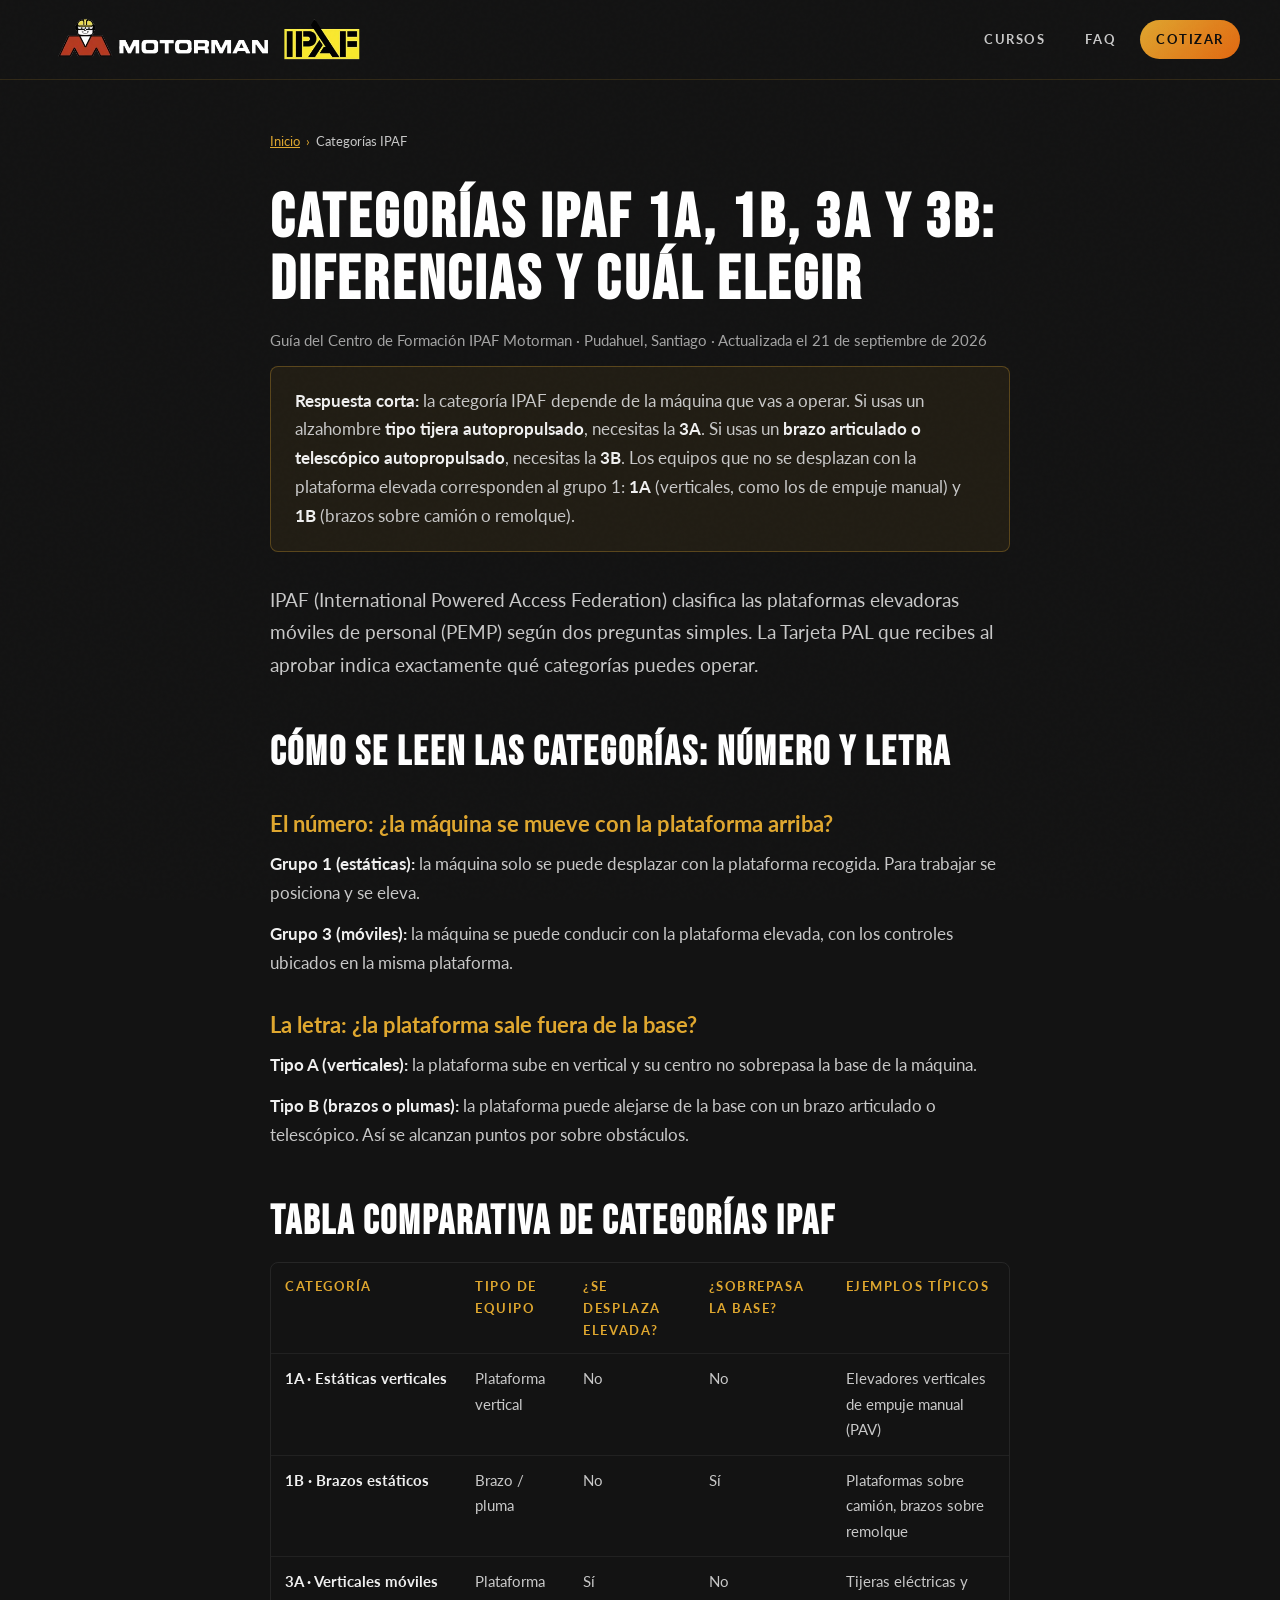
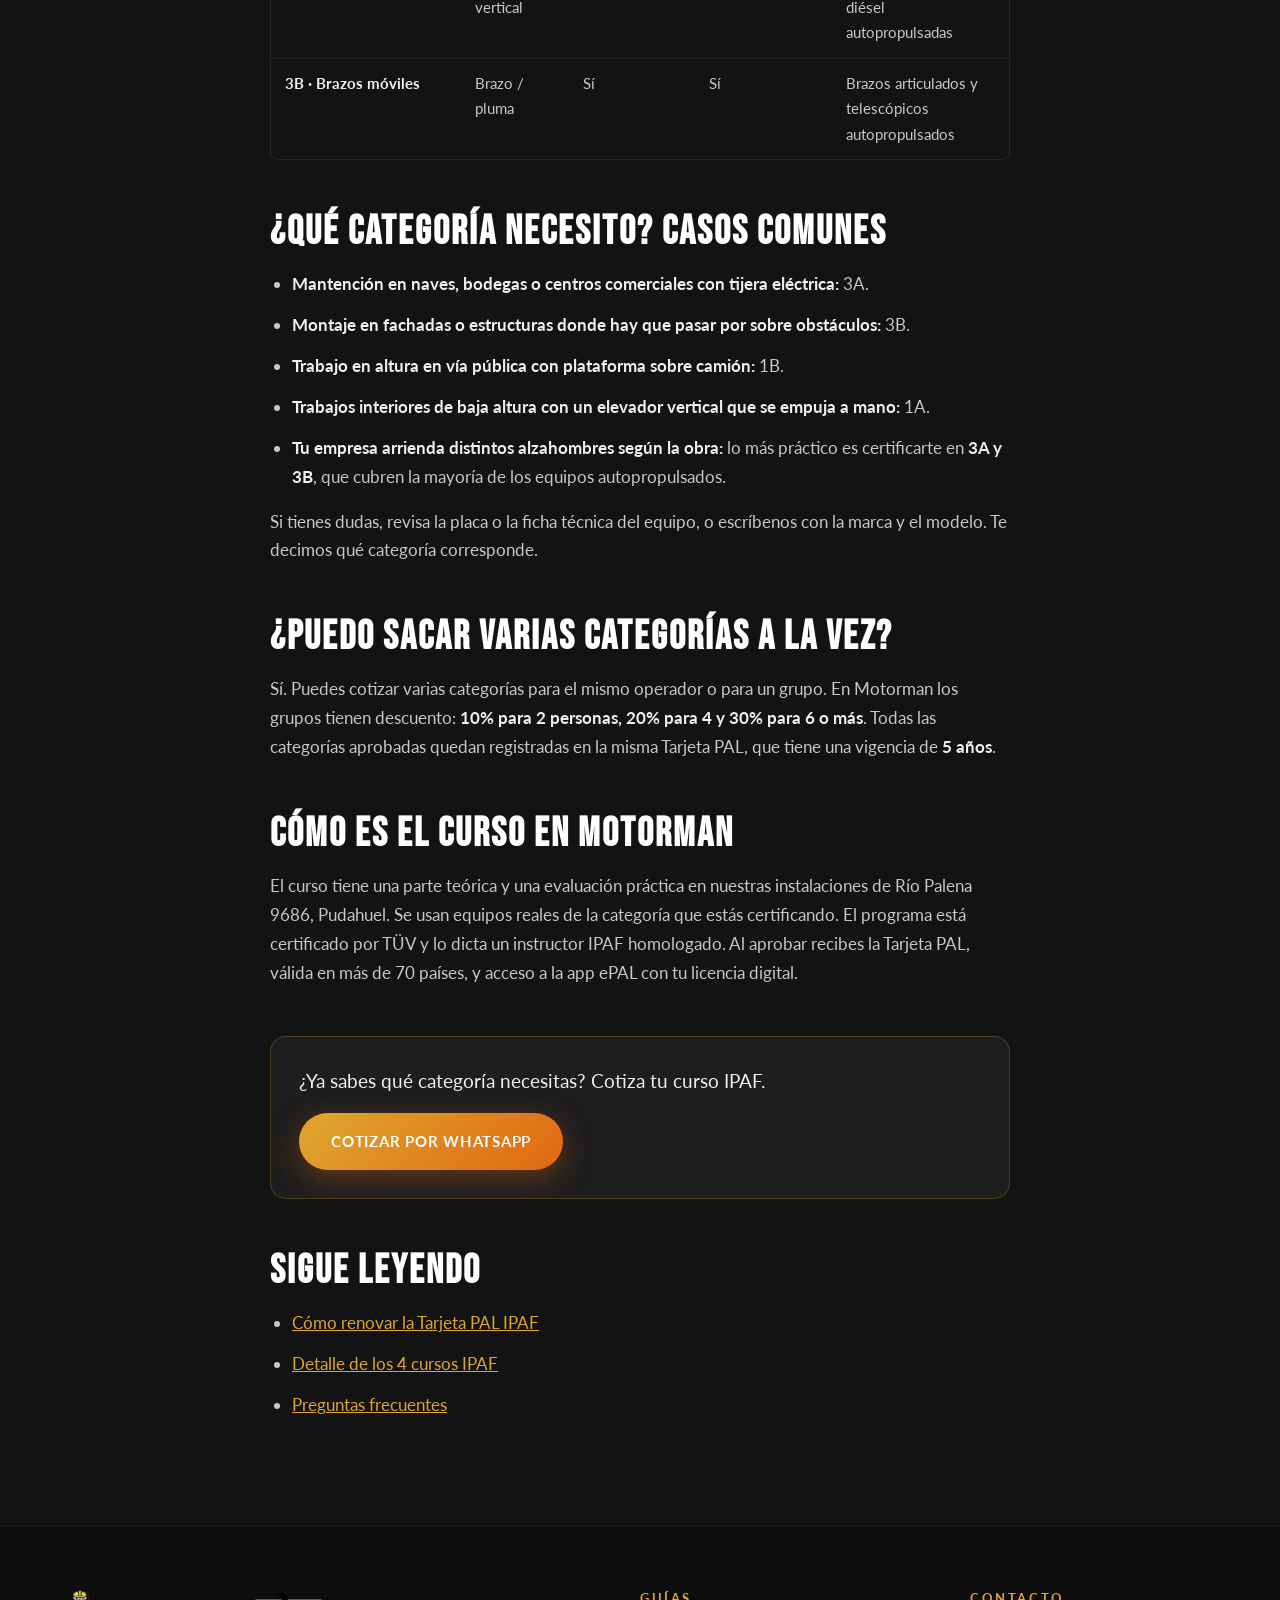
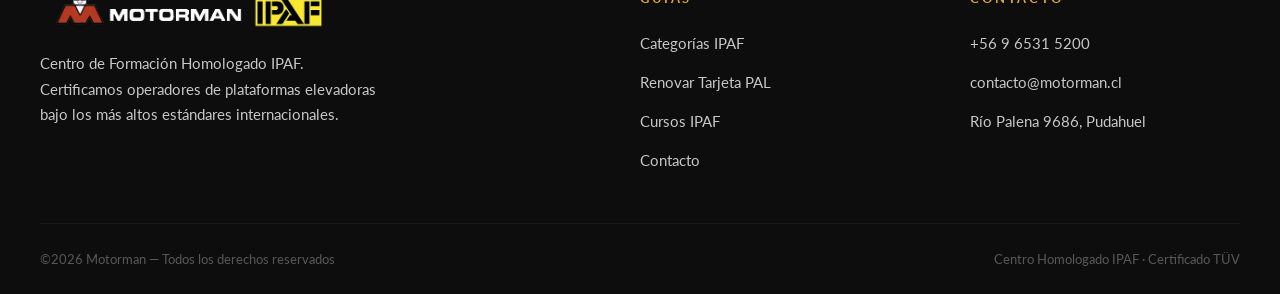
==== guias/categorias-ipaf/index.html @ eabc34b6 "SEO ronda 2: guías long-tail, keywords locales y limpieza - Nuevas guías /guias/categorias-ipaf/ y /" ====
<!DOCTYPE html>
<html lang="es-CL">
<head>
<meta charset="utf-8">
<meta name="viewport" content="width=device-width, initial-scale=1">

<title>Categorías IPAF 1A, 1B, 3A y 3B: cuál elegir · Motorman</title>
<meta name="description" content="Diferencias entre las categorías IPAF 1A, 1B, 3A y 3B: qué alzahombre cubre cada una (tijera, brazo articulado, sobre camión) y cómo elegir tu curso.">
<meta name="robots" content="index, follow, max-image-preview:large, max-snippet:-1">
<meta name="author" content="Motorman IPAF">
<meta name="theme-color" content="#0d0d0d">
<link rel="canonical" href="https://ipaf.cl/guias/categorias-ipaf/">

<meta property="og:type" content="article">
<meta property="og:title" content="Categorías IPAF 1A, 1B, 3A y 3B: diferencias y cuál elegir">
<meta property="og:description" content="Qué plataforma elevadora cubre cada categoría IPAF y cómo elegir el curso correcto para tu alzahombre.">
<meta property="og:image" content="https://ipaf.cl/img/banner/og-ipaf-motorman.jpg">
<meta property="og:image:width" content="1200">
<meta property="og:image:height" content="630">
<meta property="og:url" content="https://ipaf.cl/guias/categorias-ipaf/">
<meta property="og:locale" content="es_CL">
<meta property="og:site_name" content="Motorman IPAF">
<meta name="twitter:card" content="summary_large_image">

<link rel="icon" type="image/png" sizes="32x32" href="/img/logo/logo-ipaf-32.png">
<link rel="icon" type="image/png" sizes="192x192" href="/img/logo/logo-ipaf-192.png">
<link rel="apple-touch-icon" href="/img/logo/logo-ipaf-192.png">

<link rel="preconnect" href="https://fonts.googleapis.com">
<link rel="preconnect" href="https://fonts.gstatic.com" crossorigin>
<link rel="stylesheet" href="https://fonts.googleapis.com/css2?family=Bebas+Neue&family=Lato:wght@300;400;700;900&display=swap">
<link rel="stylesheet" href="https://fonts.googleapis.com/icon?family=Material+Icons" media="print" onload="this.media='all'">
<noscript><link rel="stylesheet" href="https://fonts.googleapis.com/icon?family=Material+Icons"></noscript>

<!-- ===== GOOGLE TAG MANAGER + GA4 (igual que la home) ===== -->
<script>(function(w,d,s,l,i){w[l]=w[l]||[];w[l].push({'gtm.start':
new Date().getTime(),event:'gtm.js'});var f=d.getElementsByTagName(s)[0],
j=d.createElement(s),dl=l!='dataLayer'?'&l='+l:'';j.async=true;j.src=
'https://www.googletagmanager.com/gtm.js?id='+i+dl;f.parentNode.insertBefore(j,f);
})(window,document,'script','dataLayer','GTM-T5NBWGFS');</script>
<script async src="https://www.googletagmanager.com/gtag/js?id=G-RLBTQGY7ZK"></script>
<script>
window.dataLayer = window.dataLayer || [];
function gtag(){dataLayer.push(arguments);}
gtag('js', new Date());
gtag('config', 'G-RLBTQGY7ZK');
</script>

<link rel="stylesheet" href="/styles.css?v=5">

<script type="application/ld+json">
{
  "@context": "https://schema.org",
  "@graph": [
    {
      "@type": "Article",
      "@id": "https://ipaf.cl/guias/categorias-ipaf/#article",
      "headline": "Categorías IPAF 1A, 1B, 3A y 3B: diferencias y cuál elegir",
      "description": "Diferencias entre las categorías IPAF 1A, 1B, 3A y 3B: qué alzahombre cubre cada una y cómo elegir tu curso.",
      "image": "https://ipaf.cl/img/banner/og-ipaf-motorman.jpg",
      "inLanguage": "es-CL",
      "datePublished": "2026-09-21",
      "dateModified": "2026-09-21",
      "mainEntityOfPage": "https://ipaf.cl/guias/categorias-ipaf/",
      "author": { "@id": "https://ipaf.cl/#centro" },
      "publisher": { "@id": "https://www.motorman.cl/#organization" },
      "about": [
        { "@id": "https://ipaf.cl/#curso-1a" },
        { "@id": "https://ipaf.cl/#curso-1b" },
        { "@id": "https://ipaf.cl/#curso-3a" },
        { "@id": "https://ipaf.cl/#curso-3b" }
      ]
    },
    {
      "@type": "BreadcrumbList",
      "itemListElement": [
        { "@type": "ListItem", "position": 1, "name": "Inicio", "item": "https://ipaf.cl/" },
        { "@type": "ListItem", "position": 2, "name": "Categorías IPAF", "item": "https://ipaf.cl/guias/categorias-ipaf/" }
      ]
    }
  ]
}
</script>
</head>

<body>

<header id="header" class="guia-header">
  <a href="/" class="header-logo" aria-label="Motorman IPAF — Inicio">
    <img class="logo-dark"  src="/img/logo/logo-motorman-ipaf-oscuro.webp" alt="Motorman — Centro Homologado IPAF Chile" width="337" height="50">
    <img class="logo-light" src="/img/logo/logo-motorman-ipaf-claro.webp" alt="Motorman — Centro Homologado IPAF Chile" width="337" height="50">
  </a>
  <nav class="guia-header-links" aria-label="Navegación">
    <a href="/#cursos">Cursos</a>
    <a href="/#faq">FAQ</a>
    <a href="https://wa.me/56965315200?text=Hola,%20quiero%20saber%20qu%C3%A9%20categor%C3%ADa%20IPAF%20necesito" target="_blank" rel="noopener" class="guia-cta">Cotizar</a>
  </nav>
</header>

<main class="guia">
  <article class="container">
    <nav class="guia-breadcrumb" aria-label="Ruta de navegación">
      <ol>
        <li><a href="/">Inicio</a></li>
        <li aria-current="page">Categorías IPAF</li>
      </ol>
    </nav>

    <h1>Categorías IPAF 1A, 1B, 3A y 3B: diferencias y cuál elegir</h1>
    <p class="guia-meta">Guía del Centro de Formación IPAF Motorman · Pudahuel, Santiago · Actualizada el 21 de septiembre de 2026</p>

    <div class="guia-resumen">
      <p><strong>Respuesta corta:</strong> la categoría IPAF depende de la máquina que vas a operar. Si usas un alzahombre <strong>tipo tijera autopropulsado</strong>, necesitas la <strong>3A</strong>. Si usas un <strong>brazo articulado o telescópico autopropulsado</strong>, necesitas la <strong>3B</strong>. Los equipos que no se desplazan con la plataforma elevada corresponden al grupo 1: <strong>1A</strong> (verticales, como los de empuje manual) y <strong>1B</strong> (brazos sobre camión o remolque).</p>
    </div>

    <p class="guia-lead">IPAF (International Powered Access Federation) clasifica las plataformas elevadoras móviles de personal (PEMP) según dos preguntas simples. La Tarjeta PAL que recibes al aprobar indica exactamente qué categorías puedes operar.</p>

    <h2>Cómo se leen las categorías: número y letra</h2>
    <h3>El número: ¿la máquina se mueve con la plataforma arriba?</h3>
    <p><strong>Grupo 1 (estáticas):</strong> la máquina solo se puede desplazar con la plataforma recogida. Para trabajar se posiciona y se eleva.</p>
    <p><strong>Grupo 3 (móviles):</strong> la máquina se puede conducir con la plataforma elevada, con los controles ubicados en la misma plataforma.</p>

    <h3>La letra: ¿la plataforma sale fuera de la base?</h3>
    <p><strong>Tipo A (verticales):</strong> la plataforma sube en vertical y su centro no sobrepasa la base de la máquina.</p>
    <p><strong>Tipo B (brazos o plumas):</strong> la plataforma puede alejarse de la base con un brazo articulado o telescópico. Así se alcanzan puntos por sobre obstáculos.</p>

    <h2>Tabla comparativa de categorías IPAF</h2>
    <div class="guia-tabla">
      <table>
        <thead>
          <tr><th>Categoría</th><th>Tipo de equipo</th><th>¿Se desplaza elevada?</th><th>¿Sobrepasa la base?</th><th>Ejemplos típicos</th></tr>
        </thead>
        <tbody>
          <tr><td>1A · Estáticas verticales</td><td>Plataforma vertical</td><td>No</td><td>No</td><td>Elevadores verticales de empuje manual (PAV)</td></tr>
          <tr><td>1B · Brazos estáticos</td><td>Brazo / pluma</td><td>No</td><td>Sí</td><td>Plataformas sobre camión, brazos sobre remolque</td></tr>
          <tr><td>3A · Verticales móviles</td><td>Plataforma vertical</td><td>Sí</td><td>No</td><td>Tijeras eléctricas y diésel autopropulsadas</td></tr>
          <tr><td>3B · Brazos móviles</td><td>Brazo / pluma</td><td>Sí</td><td>Sí</td><td>Brazos articulados y telescópicos autopropulsados</td></tr>
        </tbody>
      </table>
    </div>

    <h2>¿Qué categoría necesito? Casos comunes</h2>
    <ul>
      <li><strong>Mantención en naves, bodegas o centros comerciales con tijera eléctrica:</strong> 3A.</li>
      <li><strong>Montaje en fachadas o estructuras donde hay que pasar por sobre obstáculos:</strong> 3B.</li>
      <li><strong>Trabajo en altura en vía pública con plataforma sobre camión:</strong> 1B.</li>
      <li><strong>Trabajos interiores de baja altura con un elevador vertical que se empuja a mano:</strong> 1A.</li>
      <li><strong>Tu empresa arrienda distintos alzahombres según la obra:</strong> lo más práctico es certificarte en <strong>3A y 3B</strong>, que cubren la mayoría de los equipos autopropulsados.</li>
    </ul>
    <p>Si tienes dudas, revisa la placa o la ficha técnica del equipo, o escríbenos con la marca y el modelo. Te decimos qué categoría corresponde.</p>

    <h2>¿Puedo sacar varias categorías a la vez?</h2>
    <p>Sí. Puedes cotizar varias categorías para el mismo operador o para un grupo. En Motorman los grupos tienen descuento: <strong>10% para 2 personas, 20% para 4 y 30% para 6 o más</strong>. Todas las categorías aprobadas quedan registradas en la misma Tarjeta PAL, que tiene una vigencia de <strong>5 años</strong>.</p>

    <h2>Cómo es el curso en Motorman</h2>
    <p>El curso tiene una parte teórica y una evaluación práctica en nuestras instalaciones de Río Palena 9686, Pudahuel. Se usan equipos reales de la categoría que estás certificando. El programa está certificado por TÜV y lo dicta un instructor IPAF homologado. Al aprobar recibes la Tarjeta PAL, válida en más de 70 países, y acceso a la app ePAL con tu licencia digital.</p>

    <div class="guia-cta-box">
      <p>¿Ya sabes qué categoría necesitas? Cotiza tu curso IPAF.</p>
      <a href="https://wa.me/56965315200?text=Hola,%20quiero%20cotizar%20un%20curso%20IPAF" target="_blank" rel="noopener" class="btn-primary-gold">Cotizar por WhatsApp</a>
    </div>

    <div class="guia-relacionadas">
      <h2>Sigue leyendo</h2>
      <ul>
        <li><a href="/guias/renovar-tarjeta-pal/">Cómo renovar la Tarjeta PAL IPAF</a></li>
        <li><a href="/#cursos">Detalle de los 4 cursos IPAF</a></li>
        <li><a href="/#faq">Preguntas frecuentes</a></li>
      </ul>
    </div>
  </article>
</main>

<footer>
  <div class="container">
    <div class="footer-inner">
      <div>
        <img src="/img/logo/logo-motorman-ipaf-oscuro.webp" alt="Motorman IPAF" class="footer-logo footer-logo-dark" width="296" height="44" loading="lazy">
        <img src="/img/logo/logo-motorman-ipaf-claro.webp" alt="Motorman IPAF" class="footer-logo footer-logo-light" width="296" height="44" loading="lazy">
        <p class="footer-about">Centro de Formación Homologado IPAF. Certificamos operadores de plataformas elevadoras bajo los más altos estándares internacionales.</p>
      </div>
      <div>
        <div class="footer-links-title">Guías</div>
        <ul class="footer-links">
          <li><a href="/guias/categorias-ipaf/">Categorías IPAF</a></li>
          <li><a href="/guias/renovar-tarjeta-pal/">Renovar Tarjeta PAL</a></li>
          <li><a href="/#cursos">Cursos IPAF</a></li>
          <li><a href="/#contact">Contacto</a></li>
        </ul>
      </div>
      <div>
        <div class="footer-links-title">Contacto</div>
        <ul class="footer-links">
          <li><a href="https://wa.me/56965315200" target="_blank" rel="noopener">+56 9 6531 5200</a></li>
          <li><a href="mailto:contacto@motorman.cl">contacto@motorman.cl</a></li>
          <li><a href="https://www.google.com/maps/dir/?api=1&amp;destination=Rio+Palena+9686,+Pudahuel,+Santiago,+Chile" target="_blank" rel="noopener">Río Palena 9686, Pudahuel</a></li>
        </ul>
      </div>
    </div>
    <div class="footer-bottom">
      <span class="footer-copyright">©2026 Motorman — Todos los derechos reservados</span>
      <span class="footer-copyright">Centro Homologado IPAF · Certificado TÜV</span>
    </div>
  </div>
</footer>

<script>try{if(localStorage.getItem('ipaf-theme')==='light')document.body.classList.add('light')}catch(e){}</script>
</body>
</html>
---- styles.css ----
/* =========================================================================
   MOTORMAN IPAF — STYLESHEET
   - Tipografía base: Lato (con Bebas Neue para titulares)
   - Sistema de tipografía fluida con clamp()
   - Variables CSS para tema oscuro/claro
   - Mobile-first responsive
   ========================================================================= */

/* =========================================
   VARIABLES & TOKENS
   ========================================= */
:root {
  /* ---- Colores ---- */
  --gold: #dfa72f;
  --orange: #e16711;
  --dark: #0d0d0d;
  --dark2: #161616;
  --dark3: #1e1e1e;
  --gray: #2a2a2a;
  --gray-light: #3a3a3a;
  --text: #c8c8c8;
  --text-light: #f0f0f0;
  --white: #ffffff;
  --gradient: linear-gradient(135deg, var(--gold), var(--orange));
  --gradient-dark: linear-gradient(135deg, #1a1a1a, #0d0d0d);
  --shadow-gold: 0 0 40px rgba(223,167,47,0.25);
  --shadow-card: 0 20px 60px rgba(0,0,0,0.4);
  --radius: 16px;
  --radius-sm: 8px;
  --transition: all 0.35s cubic-bezier(0.4,0,0.2,1);

  /* ---- Fondos de sección (4 tonos sutilmente distintos) ----
     Se aplican alternando para que cada sección sea distinguible.
     La diferencia es mínima (~6-10 pasos de brillo) para no romper
     la coherencia visual del diseño oscuro.
     A = el más oscuro  (#0d0d0d)
     B = oscuro medio   (#131313)
     C = medio          (#181818)
     D = medio-claro    (#1c1c1e)  ← tiene un toque azulado frío
  */
  --sec-a: #0d0d0d;
  --sec-b: #131313;
  --sec-c: #181818;
  --sec-d: #1c1c1e;

  /* ---- Tipografía: familia ---- */
  --font-body: 'Lato', -apple-system, BlinkMacSystemFont, 'Segoe UI', Roboto, sans-serif;
  --font-display: 'Bebas Neue', 'Lato', sans-serif;

  /* ---- Escala tipográfica fluida (móvil ↔ desktop) ----
     fs-xs   ~ etiquetas pequeñas       (12px ↔ 13px)
     fs-sm   ~ texto auxiliar           (14px ↔ 15px)
     fs-base ~ cuerpo principal         (16px ↔ 17px)
     fs-md   ~ párrafos destacados      (17px ↔ 19px)
     fs-lg   ~ subtítulos               (19px ↔ 22px)
     fs-xl   ~ títulos pequeños         (22px ↔ 28px)
     fs-2xl  ~ títulos de sección       (28px ↔ 40px) — usado con Bebas
     fs-3xl  ~ títulos grandes          (38px ↔ 62px) — usado con Bebas
     fs-4xl  ~ hero                     (50px ↔ 96px) — usado con Bebas
  */
  --fs-xs:   clamp(0.75rem, 0.70rem + 0.20vw, 0.8125rem);
  --fs-sm:   clamp(0.875rem, 0.83rem + 0.20vw, 0.9375rem);
  --fs-base: clamp(1rem, 0.95rem + 0.22vw, 1.0625rem);
  --fs-md:   clamp(1.0625rem, 1.00rem + 0.30vw, 1.1875rem);
  --fs-lg:   clamp(1.1875rem, 1.10rem + 0.45vw, 1.375rem);
  --fs-xl:   clamp(1.375rem, 1.20rem + 0.85vw, 1.75rem);
  --fs-2xl:  clamp(1.75rem, 1.40rem + 1.75vw, 2.5rem);
  --fs-3xl:  clamp(2.375rem, 1.80rem + 2.85vw, 3.875rem);
  --fs-4xl:  clamp(3.125rem, 2.00rem + 5.6vw, 6rem);

  /* ---- Tracking (letter-spacing) ---- */
  --tracking-tight: -0.01em;
  --tracking-normal: 0;
  --tracking-wide: 0.05em;
  --tracking-wider: 0.12em;
  --tracking-widest: 0.2em;

  /* ---- Line-height ---- */
  --lh-tight: 1;
  --lh-snug: 1.2;
  --lh-normal: 1.5;
  --lh-relaxed: 1.7;
  --lh-loose: 1.85;
}

/* =========================================
   LIGHT THEME (overrides)
   ========================================= */
body.light {
  --dark:  #f4f4f4;
  --dark2: #ffffff;
  --dark3: #ebebeb;
  --gray:  #e0e0e0;
  --gray-light: #d0d0d0;
  --text:  #555555;
  --text-light: #222222;
  --white: #111111;
  --shadow-card: 0 20px 60px rgba(0,0,0,0.10);
  --shadow-gold: 0 0 40px rgba(223,167,47,0.15);
  /* Fondos de sección en modo claro */
  --sec-a: #f5f5f5;
  --sec-b: #efefef;
  --sec-c: #f9f9f9;
  --sec-d: #ebebeb;
}
body.light #header.scrolled {
  background: rgba(244,244,244,0.95);
  border-bottom: 1px solid rgba(223,167,47,0.2);
}
body.light #hero { background: #e8e8e8; }
body.light .hero-overlay {
  background: linear-gradient(
    160deg,
    rgba(0,0,0,0.58) 0%,
    rgba(0,0,0,0.38) 55%,
    rgba(0,0,0,0.18) 100%
  );
}
body.light .hero-overlay-top {
  background: linear-gradient(
    to bottom,
    rgba(244,244,244,0.72) 0%,
    rgba(244,244,244,0.30) 55%,
    rgba(244,244,244,0) 100%
  );
}
body.light .hero-stats { background: #ffffff; border-top: 1px solid rgba(223,167,47,0.2); }
body.light .hero-stat { border-right: 1px solid rgba(0,0,0,0.06); }
body.light .hero-stat-label { color: #777; }
body.light .mobile-nav { background: rgba(244,244,244,0.98); }
body.light .mobile-nav a { color: #333; }
/* #why, #informacion y #faq usan --sec-* que se redefinen en body.light */
body.light #why::before { color: rgba(0,0,0,0.03); }
/* (Las secciones #brands y #clientes fueron removidas del HTML) */

body.light .curso-tab { background: #ffffff; border-color: rgba(0,0,0,0.08); }
body.light .curso-tab:hover,
body.light .curso-tab.active { background: rgba(223,167,47,0.08); border-color: rgba(223,167,47,0.35); }
body.light .curso-card { background: #ffffff; border-color: rgba(0,0,0,0.07); }
body.light .benefit-card { background: #ffffff; border-color: rgba(0,0,0,0.07); }
body.light .oferta-card { background: #ffffff; border-color: rgba(0,0,0,0.07); }
/* .contact-form-wrap, .contact-address e instructor-card antiguas removidas;
   ahora se manejan via .contact-card y .instructor-card-wide */
body.light .faq-item { background: #ffffff; border-color: rgba(0,0,0,0.07); }
body.light .form-control {
  background: rgba(0,0,0,0.04);
  border-color: rgba(0,0,0,0.1);
  color: #222;
}
body.light .form-control::placeholder { color: rgba(0,0,0,0.3); }
body.light .btn-brochure { border-color: rgba(0,0,0,0.15); color: #555; }
body.light .btn-brochure:hover { border-color: var(--gold); color: var(--gold); }
body.light .btn-secondary-outline { border-color: #FFFFFF; color: #FFFFFF; }
body.light .btn-secondary-outline:hover { border-color: var(--gold); color: var(--gold); }
body.light .instructor-contact-link { background: rgba(0,0,0,0.03); border-color: rgba(0,0,0,0.08); color: #444; }
body.light footer { background: #e4e4e4; border-top-color: rgba(0,0,0,0.08); }
body.light .footer-bottom { border-top-color: rgba(0,0,0,0.08); }
body.light .footer-copyright { color: rgba(0,0,0,0.35); }
body.light ::-webkit-scrollbar-track { background: #e8e8e8; }
body.light .why-pal-badge { background: rgba(223,167,47,0.06); }

/* ---- Theme Toggle Button ---- */
.theme-toggle {
  width: 44px; height: 24px;
  background: rgba(255,255,255,0.1);
  border: 1.5px solid rgba(255,255,255,0.2);
  border-radius: 40px;
  cursor: pointer;
  position: relative;
  transition: var(--transition);
  flex-shrink: 0;
  padding: 0;
}
.theme-toggle::after {
  content: '🌙';
  position: absolute;
  left: 3px; top: 50%;
  transform: translateY(-50%);
  font-size: 13px;
  line-height: 1;
  transition: var(--transition);
}
body.light .theme-toggle { background: rgba(0,0,0,0.08); border-color: rgba(0,0,0,0.15); }
body.light .theme-toggle::after { content: '☀️'; left: auto; right: 3px; }

/* =========================================
   RESET & BASE
   ========================================= */
*, *::before, *::after { box-sizing: border-box; margin: 0; padding: 0; }

html {
  scroll-behavior: smooth;
  -webkit-text-size-adjust: 100%;
  text-size-adjust: 100%;
}

/* Respeta a usuarios con preferencia de animaciones reducidas */
@media (prefers-reduced-motion: reduce) {
  html { scroll-behavior: auto; }
  *, *::before, *::after {
    animation-duration: 0.01ms !important;
    animation-iteration-count: 1 !important;
    transition-duration: 0.01ms !important;
  }
}

body {
  font-family: var(--font-body);
  font-size: var(--fs-base);
  font-weight: 400;
  line-height: var(--lh-relaxed);
  background: var(--dark);
  color: var(--text);
  overflow-x: hidden;
  transition: background 0.4s ease, color 0.4s ease;
  -webkit-font-smoothing: antialiased;
  -moz-osx-font-smoothing: grayscale;
}

a { color: inherit; text-decoration: none; }
img { max-width: 100%; display: block; height: auto; }

/* Focus accesible para todos los elementos interactivos */
:focus-visible {
  outline: 2px solid var(--gold);
  outline-offset: 3px;
  border-radius: 3px;
}

/* Selección de texto */
::selection { background: rgba(223,167,47,0.35); color: var(--white); }

/* Texto solo para screen readers */
.sr-only {
  position: absolute;
  width: 1px; height: 1px;
  padding: 0; margin: -1px;
  overflow: hidden;
  clip: rect(0,0,0,0);
  white-space: nowrap;
  border: 0;
}

/* =========================================
   SCROLLBAR
   ========================================= */
::-webkit-scrollbar { width: 6px; }
::-webkit-scrollbar-track { background: var(--dark2); }
::-webkit-scrollbar-thumb { background: var(--gold); border-radius: 3px; }

/* =========================================
   NOISE TEXTURE OVERLAY
   ========================================= */
body::before {
  content: '';
  position: fixed;
  inset: 0;
  background-image: url("data:image/svg+xml,%3Csvg viewBox='0 0 256 256' xmlns='http://www.w3.org/2000/svg'%3E%3Cfilter id='noise'%3E%3CfeTurbulence type='fractalNoise' baseFrequency='0.9' numOctaves='4' stitchTiles='stitch'/%3E%3C/filter%3E%3Crect width='100%25' height='100%25' filter='url(%23noise)' opacity='0.03'/%3E%3C/svg%3E");
  pointer-events: none;
  z-index: 9999;
  opacity: 0.4;
}

/* =========================================
   HEADER / NAV
   ========================================= */
#header {
  position: fixed;
  top: 0; left: 0; right: 0;
  z-index: 1000;
  padding: 0 40px;
  height: 80px;
  display: flex;
  align-items: center;
  justify-content: space-between;
  transition: var(--transition);
  background: transparent;
}

#header.scrolled {
  background: rgba(13,13,13,0.95);
  backdrop-filter: blur(20px);
  -webkit-backdrop-filter: blur(20px);
  border-bottom: 1px solid rgba(223,167,47,0.15);
  box-shadow: 0 4px 30px rgba(0,0,0,0.5);
}

.header-logo img {
  height: 50px;
  width: auto;
  transition: opacity 0.3s ease;
}
.header-logo img:hover { opacity: 0.8; }

/* Por defecto (modo oscuro): mostrar dark, ocultar light */
.logo-dark  { display: block; }
.logo-light { display: none;  }

/* Modo claro: mostrar light, ocultar dark */
body.light .logo-dark  { display: none;  }
body.light .logo-light { display: block; }


nav.main-nav ul {
  list-style: none;
  display: flex;
  gap: 8px;
  align-items: center;
}

nav.main-nav ul li a {
  font-family: var(--font-body);
  font-size: var(--fs-xs);
  font-weight: 700;
  letter-spacing: var(--tracking-wider);
  text-transform: uppercase;
  color: var(--text);
  padding: 8px 16px;
  border-radius: 40px;
  transition: var(--transition);
}

nav.main-nav ul li a:hover,
nav.main-nav ul li a.active {
  color: var(--white);
  background: rgba(223,167,47,0.15);
}

.nav-cta {
  background: var(--gradient) !important;
  color: var(--white) !important;
  padding: 10px 24px !important;
  border-radius: 40px !important;
  font-weight: 700 !important;
  box-shadow: 0 4px 20px rgba(225,103,17,0.4);
}
.nav-cta:hover {
  transform: translateY(-2px);
  box-shadow: 0 8px 25px rgba(225,103,17,0.5) !important;
}

/* Hamburger */
.hamburger {
  display: none;
  flex-direction: column;
  gap: 5px;
  cursor: pointer;
  padding: 8px;
  background: none;
  border: none;
}
.hamburger span {
  display: block; width: 26px; height: 2px;
  background: var(--gold); border-radius: 2px;
  transition: var(--transition);
}
.hamburger.open span:nth-child(1) { transform: translateY(7px) rotate(45deg); }
.hamburger.open span:nth-child(2) { opacity: 0; }
.hamburger.open span:nth-child(3) { transform: translateY(-7px) rotate(-45deg); }

/* Mobile nav */
.mobile-nav {
  display: none;
  position: fixed;
  inset: 0;
  background: rgba(13,13,13,0.98);
  backdrop-filter: blur(30px);
  -webkit-backdrop-filter: blur(30px);
  z-index: 999;
  flex-direction: column;
  align-items: center;
  justify-content: center;
  gap: 24px;
}
.mobile-nav.open { display: flex; }
.mobile-nav a {
  font-family: var(--font-display);
  font-size: clamp(2rem, 8vw, 3rem);
  letter-spacing: var(--tracking-wide);
  color: var(--text);
  transition: var(--transition);
}
.mobile-nav a:hover { color: var(--gold); }

/* =========================================
   HERO SECTION
   ========================================= */
#hero {
  position: relative;
  min-height: 100vh;
  display: flex;
  align-items: center;
  overflow: hidden;
  background: #0d0d0d;
}

.hero-bg-carousel { position: absolute; inset: 0; z-index: 0; }

.hero-slide {
  position: absolute;
  inset: 0;
  background-size: cover;
  background-position: center;
  opacity: 0;
  transition: opacity 1.2s cubic-bezier(0.4,0,0.2,1);
}
.hero-slide.active { opacity: 1; }
.hero-slide img {
  width: 100%;
  height: 100%;
  object-fit: cover;
  /* Sin filtro — la imagen se ve a brillo natural */
}

/* Overlay izquierdo sutil: solo lo justo para leer el texto del hero */
.hero-overlay {
  position: absolute;
  inset: 0;
  background: linear-gradient(
    160deg,
    rgba(0,0,0,0.62) 0%,
    rgba(0,0,0,0.42) 55%,
    rgba(0,0,0,0.20) 100%
  );
  z-index: 1;
}

/* Degradado superior: protege el header (logo + nav) sobre cualquier foto */
.hero-overlay-top {
  position: absolute;
  top: 0; left: 0; right: 0;
  height: 140px;
  background: linear-gradient(
    to bottom,
    rgba(13,13,13,0.70) 0%,
    rgba(13,13,13,0.30) 55%,
    rgba(13,13,13,0) 100%
  );
  z-index: 2;
  pointer-events: none;
}

/* El overlay-bottom se mantiene oculto */
.hero-overlay-bottom { display: none; }

.hero-content {
  position: relative;
  z-index: 3;
  max-width: 700px;
  padding: 120px 60px 80px;
}

.hero-badge {
  display: inline-flex;
  align-items: center;
  gap: 8px;
  background: rgba(255,255,255,0.88);
  border: 1px solid rgba(255,255,255,0.60);
  color: #1a1a1a;
  font-family: var(--font-body);
  font-size: var(--fs-xs);
  font-weight: 700;
  letter-spacing: var(--tracking-widest);
  text-transform: uppercase;
  padding: 8px 18px;
  border-radius: 40px;
  margin-bottom: 28px;
  animation: fadeSlideUp 0.8s ease both;
}
.hero-badge::before {
  content: '';
  width: 6px; height: 6px;
  border-radius: 50%;
  background: var(--gold);
  animation: pulse 2s infinite;
}

@keyframes pulse {
  0%, 100% { opacity: 1; transform: scale(1); }
  50% { opacity: 0.5; transform: scale(1.5); }
}

.hero-title {
  font-family: var(--font-display);
  font-size: var(--fs-4xl);
  line-height: var(--lh-tight);
  letter-spacing: var(--tracking-wide);
  color: #ffffff;
  margin-bottom: 24px;
  text-shadow: 0 2px 18px rgba(0,0,0,0.55);
  animation: fadeSlideUp 0.8s 0.15s ease both;
}
.hero-title .accent {
  background: var(--gradient);
  -webkit-background-clip: text;
  -webkit-text-fill-color: transparent;
  background-clip: text;
  display: block;
  text-shadow: none;
}

.hero-desc {
  font-family: var(--font-body);
  font-size: var(--fs-md);
  line-height: var(--lh-relaxed);
  color: rgba(255,255,255,0.88);
  max-width: 540px;
  margin-bottom: 40px;
  text-shadow: 0 1px 12px rgba(0,0,0,0.50);
  animation: fadeSlideUp 0.8s 0.3s ease both;
}
.hero-desc strong { color: #ffffff; font-weight: 700; }

.hero-actions {
  display: flex;
  gap: 16px;
  flex-wrap: wrap;
  animation: fadeSlideUp 0.8s 0.45s ease both;
}

/* ---- Botones del hero ---- */
.btn-primary-gold {
  display: inline-flex;
  align-items: center;
  gap: 10px;
  background: var(--gradient);
  color: var(--white);
  font-family: var(--font-body);
  font-weight: 700;
  font-size: var(--fs-sm);
  letter-spacing: var(--tracking-wide);
  text-transform: uppercase;
  padding: 16px 32px;
  border-radius: 50px;
  border: none;
  cursor: pointer;
  transition: var(--transition);
  box-shadow: 0 8px 30px rgba(225,103,17,0.35);
}
.btn-primary-gold:hover {
  transform: translateY(-3px);
  box-shadow: 0 16px 40px rgba(225,103,17,0.5);
}

.btn-secondary-outline {
  display: inline-flex;
  align-items: center;
  gap: 10px;
  background: transparent;
  color: var(--white);
  font-family: var(--font-body);
  font-weight: 600;
  font-size: var(--fs-sm);
  letter-spacing: var(--tracking-wide);
  text-transform: uppercase;
  padding: 15px 32px;
  border-radius: 50px;
  border: 1.5px solid rgba(255,255,255,0.25);
  cursor: pointer;
  transition: var(--transition);
}
.btn-secondary-outline:hover {
  border-color: var(--gold);
  color: var(--gold);
  transform: translateY(-3px);
}

/* Hero stats strip */
.hero-stats {
  position: relative;
  z-index: 3;
  display: flex;
  gap: 0;
  margin-top: -1px;
  background: var(--sec-b);
  border-top: 1px solid rgba(223,167,47,0.15);
}
.hero-stat {
  flex: 1;
  padding: 28px 32px;
  border-right: 1px solid rgba(255,255,255,0.05);
  transition: var(--transition);
}
.hero-stat:last-child { border-right: none; }
.hero-stat:hover { background: rgba(223,167,47,0.04); }

.hero-stat-num {
  font-family: var(--font-display);
  font-size: clamp(2rem, 1.5rem + 2vw, 2.75rem);
  line-height: var(--lh-tight);
  color: #dfa72f;
  background: linear-gradient(135deg, #dfa72f, #e16711);
  -webkit-background-clip: text;
  -webkit-text-fill-color: transparent;
  background-clip: text;
}
.hero-stat-label {
  font-size: var(--fs-xs);
  font-weight: 500;
  letter-spacing: var(--tracking-wide);
  color: #c8c8c8;
  text-transform: uppercase;
  margin-top: 4px;
}

/* Hero carousel dots */
.hero-dots {
  position: absolute;
  bottom: 120px;
  right: 60px;
  z-index: 3;
  display: flex;
  flex-direction: column;
  gap: 10px;
}
.hero-dot {
  width: 10px; height: 10px;
  border-radius: 50%;
  background: rgba(255,255,255,0.3);
  border: none;
  padding: 0;
  cursor: pointer;
  transition: var(--transition);
}
.hero-dot.active {
  background: var(--gold);
  transform: scale(1.4);
}

/* =========================================
   SECTION HEADERS
   ========================================= */
.section-header {
  text-align: center;
  margin-bottom: 64px;
}
.section-eyebrow {
  display: inline-block;
  font-family: var(--font-body);
  font-size: var(--fs-xs);
  font-weight: 700;
  letter-spacing: var(--tracking-widest);
  text-transform: uppercase;
  color: var(--gold);
  margin-bottom: 16px;
}
.section-title {
  font-family: var(--font-display);
  font-size: var(--fs-3xl);
  letter-spacing: var(--tracking-wide);
  color: var(--white);
  line-height: var(--lh-tight);
}
.section-subtitle {
  font-family: var(--font-body);
  font-size: var(--fs-md);
  line-height: var(--lh-relaxed);
  color: var(--text);
  max-width: 600px;
  margin: 16px auto 0;
}
.section-line {
  width: 60px; height: 3px;
  background: var(--gradient);
  border-radius: 2px;
  margin: 20px auto 0;
}

/* =========================================
   CURSOS SECTION
   ========================================= */
#cursos {
  padding: 120px 0 100px;
  position: relative;
  background: var(--sec-b);
}
#cursos::before {
  content: '';
  position: absolute;
  top: 0; left: 50%; transform: translateX(-50%);
  width: 1px; height: 60px;
  background: linear-gradient(to bottom, transparent, var(--gold));
}

.container {
  max-width: 1280px;
  margin: 0 auto;
  padding: 0 40px;
}

/* Tabs */
.curso-tabs {
  display: flex;
  gap: 12px;
  justify-content: center;
  margin-bottom: 56px;
  flex-wrap: wrap;
}

.curso-tab {
  display: flex;
  flex-direction: column;
  align-items: center;
  gap: 6px;
  padding: 18px 28px;
  border-radius: var(--radius);
  background: var(--dark2);
  border: 1px solid rgba(255,255,255,0.06);
  cursor: pointer;
  transition: var(--transition);
  position: relative;
  overflow: hidden;
  min-width: 160px;
  font-family: var(--font-body);
}

.curso-tab::before {
  content: '';
  position: absolute;
  bottom: 0; left: 0; right: 0;
  height: 3px;
  background: var(--gradient);
  transform: scaleX(0);
  transition: var(--transition);
}

.curso-tab:hover,
.curso-tab.active {
  border-color: rgba(223,167,47,0.3);
  background: rgba(223,167,47,0.06);
  transform: translateY(-4px);
}
.curso-tab.active::before,
.curso-tab:hover::before { transform: scaleX(1); }

.tab-cat {
  font-family: var(--font-display);
  font-size: clamp(1.5rem, 1.2rem + 1.2vw, 1.875rem);
  letter-spacing: var(--tracking-wide);
  color: var(--white);
  line-height: var(--lh-tight);
}
.tab-cat .cat-accent { color: var(--gold); }
.tab-label {
  font-size: var(--fs-xs);
  font-weight: 600;
  color: var(--text);
  letter-spacing: var(--tracking-normal);
  text-align: center;
  line-height: 1.3;
}

/* Course panel */
.curso-panels { position: relative; }
.curso-panel {
  display: none;
  animation: fadeSlideUp 0.5s ease both;
}
.curso-panel.active { display: block; }

.curso-card {
  display: grid;
  grid-template-columns: 1fr 1fr;
  gap: 0;
  background: var(--dark2);
  border: 1px solid rgba(255,255,255,0.06);
  border-radius: 24px;
  overflow: hidden;
  box-shadow: var(--shadow-card);
}

.curso-img-wrap {
  position: relative;
  overflow: hidden;
  min-height: 480px;
}
.curso-img-wrap img {
  width: 100%;
  height: 100%;
  object-fit: cover;
  transition: transform 0.6s cubic-bezier(0.4,0,0.2,1);
}
.curso-card:hover .curso-img-wrap img { transform: scale(1.04); }

.curso-img-overlay {
  position: absolute;
  inset: 0;
  background: linear-gradient(to right, rgba(13,13,13,0) 60%, rgba(13,13,13,0.8) 100%);
}

.curso-img-badge {
  position: absolute;
  top: 24px; left: 24px;
  background: var(--gradient);
  color: white;
  font-family: var(--font-display);
  font-size: var(--fs-lg);
  letter-spacing: var(--tracking-wide);
  padding: 6px 18px;
  border-radius: 40px;
}

.curso-info {
  padding: 56px 48px;
  display: flex;
  flex-direction: column;
  justify-content: center;
}

.curso-cat-tag {
  font-family: var(--font-body);
  font-size: var(--fs-xs);
  font-weight: 700;
  letter-spacing: var(--tracking-widest);
  text-transform: uppercase;
  color: var(--gold);
  margin-bottom: 16px;
}

.curso-name {
  font-family: var(--font-display);
  font-size: clamp(2.25rem, 1.5rem + 3vw, 3.5rem);
  letter-spacing: var(--tracking-wide);
  color: var(--white);
  line-height: var(--lh-tight);
  margin-bottom: 8px;
}

.curso-sub {
  font-family: var(--font-body);
  font-size: var(--fs-md);
  font-weight: 600;
  color: var(--text);
  margin-bottom: 32px;
  line-height: var(--lh-normal);
}

.curso-features {
  list-style: none;
  display: flex;
  flex-direction: column;
  gap: 14px;
  margin-bottom: 40px;
}
.curso-features li {
  display: flex;
  align-items: flex-start;
  gap: 14px;
  font-family: var(--font-body);
  font-size: var(--fs-sm);
  line-height: var(--lh-normal);
  color: var(--text);
}

.feature-icon {
  width: 24px; height: 24px;
  border-radius: 50%;
  background: rgba(223,167,47,0.15);
  border: 1px solid rgba(223,167,47,0.3);
  display: flex;
  align-items: center;
  justify-content: center;
  flex-shrink: 0;
  margin-top: 1px;
}
.feature-icon .material-icons { font-size: 14px !important; color: var(--gold); }

.feature-label { font-weight: 700; color: var(--text-light); margin-right: 4px; }

.curso-actions {
  display: flex;
  gap: 12px;
  flex-wrap: wrap;
  justify-content: center;
}

.btn-brochure {
  display: inline-flex;
  align-items: center;
  gap: 8px;
  background: transparent;
  color: var(--text);
  font-family: var(--font-body);
  font-weight: 600;
  font-size: var(--fs-sm);
  letter-spacing: var(--tracking-normal);
  padding: 13px 24px;
  border-radius: 50px;
  border: 1px solid rgba(255,255,255,0.12);
  cursor: pointer;
  transition: var(--transition);
}
.btn-brochure:hover { border-color: var(--gold); color: var(--gold); }

.btn-reservar {
  display: inline-flex;
  align-items: center;
  gap: 10px;
  background: var(--gradient);
  color: var(--white);
  font-family: var(--font-body);
  font-weight: 700;
  font-size: var(--fs-sm);
  letter-spacing: var(--tracking-wide);
  text-transform: uppercase;
  padding: 14px 48px;
  border-radius: 50px;
  border: none;
  cursor: pointer;
  transition: var(--transition);
  box-shadow: 0 6px 24px rgba(225,103,17,0.35);
}
.btn-reservar:hover {
  transform: translateY(-3px);
  box-shadow: 0 12px 32px rgba(225,103,17,0.5);
  color: var(--white);
}
.btn-reservar .material-icons { font-size: 18px !important; }

/* =========================================
   WHY IPAF SECTION
   ========================================= */
#why {
  padding: 100px 0;
  background: var(--sec-c);
  position: relative;
  overflow: hidden;
}

#why::before {
  content: 'IPAF';
  position: absolute;
  right: -60px; top: 50%; transform: translateY(-50%);
  font-family: var(--font-display);
  font-size: clamp(8rem, 18vw, 18.75rem);
  color: rgba(255,255,255,0.015);
  letter-spacing: 10px;
  user-select: none;
  pointer-events: none;
}

.why-grid {
  display: grid;
  grid-template-columns: 1fr 1fr;
  gap: 80px;
  align-items: center;
}

.why-text .section-header {
  text-align: left;
  margin-bottom: 32px;
}
.why-text .section-line { margin: 20px 0 0; }

.why-body {
  font-family: var(--font-body);
  font-size: var(--fs-md);
  color: var(--text);
  line-height: var(--lh-loose);
  margin-bottom: 32px;
}

.why-pal-badge {
  display: inline-flex;
  align-items: center;
  gap: 12px;
  background: rgba(223,167,47,0.08);
  border: 1px solid rgba(223,167,47,0.25);
  padding: 16px 24px;
  border-radius: var(--radius-sm);
  margin-bottom: 12px;
  width: 100%;
}
.why-pal-badge .material-icons { color: var(--gold); font-size: 28px !important; }
.pal-badge-text strong {
  display: block;
  font-size: var(--fs-base);
  font-weight: 700;
  color: var(--white);
  line-height: 1.3;
}
.pal-badge-text span {
  font-size: var(--fs-sm);
  color: var(--text);
  line-height: 1.4;
}

.why-media { position: relative; }

.why-video-wrap {
  border-radius: 24px;
  overflow: hidden;
  box-shadow: var(--shadow-card), var(--shadow-gold);
  position: relative;
}
.why-video-wrap img { width: 100%; aspect-ratio: 16 / 10; object-fit: cover; }
.why-video-wrap video {
  width: 100%;
  display: block;
  border-radius: 24px;
}
.why-video-overlay {
  position: absolute;
  inset: 0;
  border-radius: 24px;
  border: 1px solid rgba(223,167,47,0.2);
  pointer-events: none;
}

/* =========================================
   BENEFICIOS / OFERTAS
   ========================================= */
#beneficios {
  padding: 120px 0;
  position: relative;
  background: var(--sec-a);
}

.benefits-grid {
  display: grid;
  grid-template-columns: repeat(3, 1fr);
  gap: 24px;
  margin-bottom: 80px;
}

.benefit-card {
  background: var(--dark2);
  border: 1px solid rgba(255,255,255,0.06);
  border-radius: 20px;
  padding: 40px 32px;
  position: relative;
  overflow: hidden;
  transition: var(--transition);
}

.benefit-card::before {
  content: '';
  position: absolute;
  top: 0; left: 0; right: 0;
  height: 3px;
  background: var(--gradient);
  transform: scaleX(0);
  transition: var(--transition);
  transform-origin: left;
}

.benefit-card:hover {
  transform: translateY(-8px);
  border-color: rgba(223,167,47,0.2);
  box-shadow: 0 30px 60px rgba(0,0,0,0.4), var(--shadow-gold);
}
.benefit-card:hover::before { transform: scaleX(1); }

.benefit-icon-wrap {
  width: 64px; height: 64px;
  border-radius: 16px;
  background: rgba(223,167,47,0.1);
  border: 1px solid rgba(223,167,47,0.2);
  display: flex;
  align-items: center;
  justify-content: center;
  margin-bottom: 24px;
  transition: var(--transition);
}
.benefit-card:hover .benefit-icon-wrap {
  background: var(--gradient);
  border-color: transparent;
  box-shadow: 0 8px 24px rgba(225,103,17,0.4);
}
.benefit-icon-wrap .material-icons {
  font-size: 32px;
  filter: none;
  transition: var(--transition);
}
.benefit-card:hover .benefit-icon-wrap .material-icons { color: var(--white); }

.benefit-title {
  font-family: var(--font-body);
  font-size: var(--fs-lg);
  font-weight: 800;
  color: var(--white);
  margin-bottom: 12px;
  letter-spacing: var(--tracking-tight);
  line-height: var(--lh-snug);
}
.benefit-desc {
  font-family: var(--font-body);
  font-size: var(--fs-sm);
  color: var(--text);
  line-height: var(--lh-relaxed);
}

/* Divider */
.section-divider {
  display: flex;
  align-items: center;
  gap: 20px;
  margin-bottom: 56px;
}
.section-divider::before,
.section-divider::after {
  content: '';
  flex: 1;
  height: 1px;
  background: rgba(255,255,255,0.06);
}

/* Ofertas grid */
.oferta-card {
  background: var(--dark2);
  border: 1px solid rgba(255,255,255,0.06);
  border-radius: 20px;
  padding: 36px 28px;
  transition: var(--transition);
  display: flex;
  flex-direction: column;
  align-items: flex-start;
  gap: 16px;
  position: relative;
  overflow: hidden;
}

.oferta-card::after {
  content: '';
  position: absolute;
  bottom: 0; right: 0;
  width: 120px; height: 120px;
  background: var(--gradient);
  border-radius: 50%;
  transform: translate(50%, 50%);
  opacity: 0.06;
  transition: var(--transition);
}
.oferta-card:hover::after { opacity: 0.12; transform: translate(50%, 50%) scale(1.3); }

.oferta-card:hover {
  border-color: rgba(223,167,47,0.2);
  transform: translateY(-6px);
}

.oferta-discount {
  font-family: var(--font-display);
  font-size: clamp(3rem, 2.5rem + 2vw, 4rem);
  line-height: var(--lh-tight);
  background: var(--gradient);
  -webkit-background-clip: text;
  -webkit-text-fill-color: transparent;
  background-clip: text;
}

.oferta-title {
  font-family: var(--font-body);
  font-size: var(--fs-lg);
  font-weight: 800;
  color: var(--white);
  letter-spacing: var(--tracking-tight);
  line-height: var(--lh-snug);
}
.oferta-desc {
  font-family: var(--font-body);
  font-size: var(--fs-sm);
  color: var(--text);
  line-height: var(--lh-relaxed);
}
.oferta-req {
  display: inline-flex;
  align-items: center;
  gap: 6px;
  background: rgba(223,167,47,0.08);
  border: 1px solid rgba(223,167,47,0.2);
  color: var(--gold);
  font-size: var(--fs-xs);
  font-weight: 600;
  padding: 6px 14px;
  border-radius: 40px;
}

/* =========================================
   CTA / NEWSLETTER
   ========================================= */
#cta {
  padding: 80px 40px;
  background: var(--gradient);
  position: relative;
  overflow: hidden;
  text-align: center;
}

#cta::before {
  content: '';
  position: absolute;
  inset: 0;
  background: url("data:image/svg+xml,%3Csvg width='60' height='60' viewBox='0 0 60 60' xmlns='http://www.w3.org/2000/svg'%3E%3Cg fill='none' fill-rule='evenodd'%3E%3Cg fill='%23ffffff' fill-opacity='0.05'%3E%3Cpath d='M36 34v-4h-2v4h-4v2h4v4h2v-4h4v-2h-4zm0-30V0h-2v4h-4v2h4v4h2V6h4V4h-4zM6 34v-4H4v4H0v2h4v4h2v-4h4v-2H6zM6 4V0H4v4H0v2h4v4h2V6h4V4H6z'/%3E%3C/g%3E%3C/g%3E%3C/svg%3E");
}

.cta-inner { position: relative; z-index: 1; }

.cta-title {
  font-family: var(--font-display);
  font-size: var(--fs-3xl);
  letter-spacing: var(--tracking-wider);
  color: var(--white);
  margin-bottom: 12px;
  line-height: var(--lh-tight);
}

.cta-sub {
  font-family: var(--font-body);
  font-size: var(--fs-md);
  color: rgba(255,255,255,0.9);
  margin-bottom: 36px;
}

.btn-wsp {
  display: inline-flex;
  align-items: center;
  gap: 12px;
  background: var(--white);
  color: #075e54;
  font-family: var(--font-body);
  font-weight: 800;
  font-size: var(--fs-base);
  padding: 18px 40px;
  border-radius: 50px;
  transition: var(--transition);
  box-shadow: 0 8px 30px rgba(0,0,0,0.2);
}
.btn-wsp:hover {
  transform: translateY(-4px) scale(1.02);
  box-shadow: 0 16px 40px rgba(0,0,0,0.3);
  color: #075e54;
}
.btn-wsp svg { width: 24px; height: 24px; }

/* =========================================
   CONTACT SECTION
   - Fila 1: Formulario (izq) + Dirección/Mapa (der), columnas simétricas
   - Fila 2: Instructor a todo el ancho, con foto grande
   ========================================= */
#contact {
  padding: 120px 0;
  position: relative;
  background: var(--sec-d);
}

/* Grid principal: 2 columnas iguales, altura uniforme entre tarjetas */
.contact-grid {
  display: grid;
  grid-template-columns: 1fr 1fr;
  gap: 32px;
  align-items: stretch; /* hace que ambas tarjetas tengan la misma altura */
  margin-bottom: 32px;
}

/* ===== Tarjeta base compartida por las dos columnas ===== */
.contact-card {
  background: var(--dark2);
  border: 1px solid rgba(255,255,255,0.06);
  border-radius: 24px;
  padding: 40px;
  display: flex;
  flex-direction: column;
  position: relative;
  overflow: hidden;
  transition: var(--transition);
}
body.light .contact-card {
  background: #ffffff;
  border-color: rgba(0,0,0,0.07);
}
/* Línea dorada superior (acento decorativo común) */
.contact-card::before {
  content: '';
  position: absolute;
  top: 0; left: 0; right: 0;
  height: 3px;
  background: var(--gradient);
  opacity: 0.85;
}

/* ===== Header común de las tarjetas ===== */
.contact-card-header {
  display: flex;
  align-items: center;
  gap: 16px;
  margin-bottom: 28px;
  padding-bottom: 20px;
  border-bottom: 1px solid rgba(255,255,255,0.06);
}
body.light .contact-card-header { border-bottom-color: rgba(0,0,0,0.06); }

.contact-card-icon {
  width: 48px;
  height: 48px;
  display: inline-flex;
  align-items: center;
  justify-content: center;
  border-radius: 12px;
  background: rgba(223,167,47,0.12);
  border: 1px solid rgba(223,167,47,0.25);
  color: var(--gold);
  font-size: 24px !important;
  flex-shrink: 0;
}
.contact-card-eyebrow {
  font-family: var(--font-body);
  font-size: var(--fs-xs);
  font-weight: 700;
  letter-spacing: var(--tracking-widest);
  text-transform: uppercase;
  color: var(--gold);
  margin: 0 0 4px;
}
.contact-card-title {
  font-family: var(--font-display);
  font-size: var(--fs-xl);
  letter-spacing: var(--tracking-wide);
  color: var(--white);
  line-height: var(--lh-tight);
  margin: 0;
}

/* ====== Formulario ====== */
.contact-form { flex: 1; display: flex; flex-direction: column; }

.form-group {
  position: relative;
  margin-bottom: 16px;
}

.form-group .mat-icon {
  position: absolute;
  left: 16px;
  top: 50%;
  transform: translateY(-50%);
  color: var(--gold);
  font-size: 20px !important;
  opacity: 0.7;
  pointer-events: none;
  z-index: 1;
}
.form-textarea .mat-icon { top: 16px; transform: none; }

.form-control {
  width: 100%;
  background: rgba(255,255,255,0.04);
  border: 1px solid rgba(255,255,255,0.08);
  border-radius: var(--radius-sm);
  color: var(--text-light);
  font-family: var(--font-body);
  font-size: var(--fs-base);
  padding: 14px 16px 14px 48px;
  transition: var(--transition);
  outline: none;
  -webkit-appearance: none;
  appearance: none;
}
.form-control::placeholder { color: rgba(200,200,200,0.4); }
.form-control:focus {
  border-color: var(--gold);
  background: rgba(223,167,47,0.04);
  box-shadow: 0 0 0 3px rgba(223,167,47,0.1);
}

textarea.form-control {
  height: 110px;
  resize: vertical;
  padding-top: 16px;
  min-height: 90px;
}

.form-row {
  display: grid;
  grid-template-columns: 1fr 1fr;
  gap: 12px;
}

/* Select estilizado */
.form-select-wrap { position: relative; }
.form-select-wrap select.form-control {
  padding-right: 44px;
  cursor: pointer;
  /* Fuerza el fondo oscuro explícitamente para que las <option> no hereden
     el color blanco del sistema operativo en modo oscuro */
  background-color: #1e1e1e;
  color: #f0f0f0;
}
/* Las <option> necesitan sus propios colores — el navegador no hereda del select */
.form-select-wrap select.form-control option {
  background-color: #1e1e1e;
  color: #f0f0f0;
}
/* En modo claro: fondo blanco, texto oscuro */
body.light .form-select-wrap select.form-control {
  background-color: #ffffff;
  color: #222222;
}
body.light .form-select-wrap select.form-control option {
  background-color: #ffffff;
  color: #222222;
}
.form-select-arrow {
  position: absolute;
  right: 14px;
  top: 50%;
  transform: translateY(-50%);
  color: var(--gold);
  pointer-events: none;
  font-size: 22px !important;
}

/* Checkbox de consentimiento */
.form-consent {
  display: flex;
  align-items: flex-start;
  gap: 10px;
  font-family: var(--font-body);
  font-size: var(--fs-xs);
  color: var(--text);
  line-height: 1.5;
  margin: 4px 0 16px;
  cursor: pointer;
}
.form-consent input[type="checkbox"] {
  margin-top: 2px;
  width: 16px;
  height: 16px;
  accent-color: var(--gold);
  flex-shrink: 0;
  cursor: pointer;
}

.btn-submit {
  width: 100%;
  display: inline-flex;
  align-items: center;
  justify-content: center;
  gap: 10px;
  background: var(--gradient);
  color: var(--white);
  font-family: var(--font-body);
  font-weight: 700;
  font-size: var(--fs-base);
  letter-spacing: var(--tracking-wide);
  text-transform: uppercase;
  padding: 18px;
  border-radius: 50px;
  border: none;
  cursor: pointer;
  transition: var(--transition);
  box-shadow: 0 8px 30px rgba(225,103,17,0.35);
}
.btn-submit:hover {
  transform: translateY(-3px);
  box-shadow: 0 16px 40px rgba(225,103,17,0.5);
}
.btn-submit .material-icons {
  font-size: 18px !important;
  transition: transform 0.3s ease;
}
.btn-submit:hover .material-icons { transform: translateX(4px); }

/* Nota de tiempo de respuesta */
.form-reply-note {
  display: inline-flex;
  align-items: center;
  gap: 6px;
  align-self: center;
  margin-top: 14px;
  font-family: var(--font-body);
  font-size: var(--fs-xs);
  color: var(--text);
  opacity: 0.75;
}
.form-reply-note .material-icons { font-size: 16px !important; color: var(--gold); }

/* ====== Tarjeta de ubicación (derecha) ====== */
.contact-location-card .location-body {
  flex: 1;
  display: flex;
  flex-direction: column;
}

.location-address {
  margin-bottom: 20px;
  font-family: var(--font-body);
}
.location-name {
  font-size: var(--fs-md);
  color: var(--white);
  margin: 0 0 4px;
  line-height: 1.3;
}
.location-name strong { font-weight: 800; }
.location-street,
.location-region {
  font-size: var(--fs-sm);
  color: var(--text);
  margin: 0;
  line-height: 1.5;
}

/* Mapa de Google */
.contact-map {
  border-radius: var(--radius-sm);
  overflow: hidden;
  border: 1px solid rgba(255,255,255,0.08);
  background: var(--dark3);
  flex: 1; /* el mapa ocupa el espacio sobrante para mantener simetría con el form */
  min-height: 280px;
  margin-bottom: 20px;
}
.contact-map iframe {
  width: 100%;
  height: 100%;
  min-height: 280px;
  border: 0;
  display: block;
  filter: grayscale(0.3) contrast(1.05);
}
body.light .contact-map iframe { filter: none; }
body.light .contact-map { border-color: rgba(0,0,0,0.08); }

/* Botón "Cómo llegar" */
.btn-directions {
  display: inline-flex;
  align-items: center;
  justify-content: center;
  gap: 8px;
  align-self: flex-start;
  background: transparent;
  color: var(--text-light);
  font-family: var(--font-body);
  font-weight: 700;
  font-size: var(--fs-sm);
  letter-spacing: var(--tracking-wide);
  text-transform: uppercase;
  padding: 12px 24px;
  border-radius: 50px;
  border: 1.5px solid rgba(255,255,255,0.15);
  cursor: pointer;
  transition: var(--transition);
}
.btn-directions:hover {
  border-color: var(--gold);
  color: var(--gold);
  transform: translateY(-2px);
}
.btn-directions .material-icons { font-size: 18px !important; color: var(--gold); }
body.light .btn-directions {
  color: #333;
  border-color: rgba(0,0,0,0.15);
}

/* ====== Tarjeta del instructor a TODO el ancho ====== */
.instructor-card-wide {
  background: var(--dark2);
  border: 1px solid rgba(255,255,255,0.06);
  border-radius: 24px;
  padding: 40px;
  display: grid;
  grid-template-columns: 280px 1fr;
  gap: 40px;
  align-items: center;
  position: relative;
  overflow: hidden;
}
body.light .instructor-card-wide {
  background: #ffffff;
  border-color: rgba(0,0,0,0.07);
}
.instructor-card-wide::before {
  content: '';
  position: absolute;
  top: 0; left: 0; right: 0;
  height: 3px;
  background: var(--gradient);
  opacity: 0.85;
}

/* Marca de agua "IPAF" decorativa */
.instructor-card-wide::after {
  content: 'IPAF';
  position: absolute;
  right: -20px;
  bottom: -40px;
  font-family: var(--font-display);
  font-size: clamp(8rem, 12vw, 14rem);
  color: rgba(223,167,47,0.05);
  letter-spacing: 0.05em;
  line-height: 1;
  pointer-events: none;
  user-select: none;
}
body.light .instructor-card-wide::after { color: rgba(223,167,47,0.08); }

/* Foto del instructor — grande, con borde dorado */
.instructor-photo-wrap {
  position: relative;
  width: 100%;
  aspect-ratio: 1;
  max-width: 280px;
}
.instructor-photo-wide {
  width: 100%;
  height: 100%;
  object-fit: cover;
  border-radius: 50%;
  border: 4px solid transparent;
  background:
    linear-gradient(var(--dark2), var(--dark2)) padding-box,
    var(--gradient) border-box;
  box-shadow: 0 12px 40px rgba(223,167,47,0.25), 0 20px 60px rgba(0,0,0,0.3);
}
body.light .instructor-photo-wide {
  background:
    linear-gradient(#fff, #fff) padding-box,
    var(--gradient) border-box;
  box-shadow: 0 12px 40px rgba(223,167,47,0.2), 0 20px 60px rgba(0,0,0,0.08);
}
.instructor-photo-badge {
  position: absolute;
  bottom: 8px; right: 8px;
  display: inline-flex;
  align-items: center;
  gap: 6px;
  background: var(--gradient);
  color: #fff;
  font-family: var(--font-body);
  font-size: var(--fs-xs);
  font-weight: 800;
  letter-spacing: var(--tracking-wide);
  padding: 8px 14px;
  border-radius: 40px;
  box-shadow: 0 8px 20px rgba(225,103,17,0.4);
}
.instructor-photo-badge .material-icons {
  font-size: 16px !important;
  color: #fff;
}

/* Contenido a la derecha de la foto */
.instructor-content { position: relative; z-index: 1; }

.instructor-content .instructor-role {
  font-family: var(--font-body);
  font-size: var(--fs-xs);
  font-weight: 700;
  letter-spacing: var(--tracking-widest);
  text-transform: uppercase;
  color: var(--gold);
  margin: 0 0 8px;
}
.instructor-content .instructor-name {
  font-family: var(--font-display);
  font-size: clamp(2rem, 1.4rem + 2.2vw, 3rem);
  letter-spacing: var(--tracking-wide);
  color: var(--white);
  line-height: var(--lh-tight);
  margin: 0 0 6px;
}
.instructor-content .instructor-title {
  font-family: var(--font-body);
  font-size: var(--fs-md);
  font-weight: 600;
  color: var(--text-light);
  margin: 0 0 16px;
  line-height: 1.4;
}
.instructor-content .instructor-bio {
  font-family: var(--font-body);
  font-size: var(--fs-base);
  color: var(--text);
  line-height: var(--lh-relaxed);
  margin: 0 0 24px;
  max-width: 640px;
}
.instructor-content .instructor-bio strong { color: var(--text-light); font-weight: 700; }

/* Contactos del instructor (botones lado a lado) */
.instructor-contacts {
  display: flex;
  flex-wrap: wrap;
  gap: 12px;
}

.instructor-contact-link {
  display: inline-flex;
  align-items: center;
  gap: 10px;
  background: rgba(255,255,255,0.04);
  border: 1px solid rgba(255,255,255,0.08);
  border-radius: 50px;
  padding: 12px 22px;
  font-family: var(--font-body);
  font-size: var(--fs-sm);
  font-weight: 700;
  color: var(--text-light);
  transition: var(--transition);
}
.instructor-contact-link:hover {
  border-color: var(--gold);
  color: var(--gold);
  transform: translateY(-2px);
}
.instructor-contact-link .material-icons {
  font-size: 18px !important;
  color: var(--gold);
}
.instructor-contact-link--wsp {
  background: rgba(37,211,102,0.08);
  border-color: rgba(37,211,102,0.25);
}
.instructor-contact-link--wsp:hover {
  background: rgba(37,211,102,0.15);
  border-color: #25d366;
  color: #25d366;
}
.instructor-contact-link--wsp .material-icons { color: #25d366; }

body.light .instructor-contact-link {
  background: rgba(0,0,0,0.03);
  border-color: rgba(0,0,0,0.1);
  color: #222;
}
body.light .instructor-contact-link--wsp {
  background: rgba(37,211,102,0.08);
  border-color: rgba(37,211,102,0.3);
}

/* =========================================
   FAQ SECTION
   ========================================= */
#faq {
  padding: 100px 0;
  background: var(--sec-b);
}

.faq-list {
  max-width: 820px;
  margin: 0 auto;
  display: flex;
  flex-direction: column;
  gap: 14px;
}

.faq-item {
  background: var(--dark2);
  border: 1px solid rgba(255,255,255,0.06);
  border-radius: var(--radius);
  overflow: hidden;
  transition: var(--transition);
}
.faq-item[open] {
  border-color: rgba(223,167,47,0.3);
  box-shadow: 0 8px 24px rgba(0,0,0,0.25);
}

.faq-item summary {
  display: flex;
  align-items: center;
  justify-content: space-between;
  gap: 16px;
  padding: 22px 28px;
  cursor: pointer;
  list-style: none;
  user-select: none;
}
.faq-item summary::-webkit-details-marker { display: none; }

.faq-q {
  font-family: var(--font-body);
  font-size: var(--fs-md);
  font-weight: 700;
  color: var(--white);
  line-height: var(--lh-snug);
}

.faq-icon {
  color: var(--gold);
  font-size: 26px !important;
  transition: transform 0.3s ease;
  flex-shrink: 0;
}
.faq-item[open] .faq-icon { transform: rotate(180deg); }

.faq-a {
  padding: 0 28px 24px;
  font-family: var(--font-body);
  font-size: var(--fs-base);
  color: var(--text);
  line-height: var(--lh-relaxed);
}
.faq-a strong { color: var(--text-light); }

/* =========================================
   INFO / VIDEO SECTION
   ========================================= */
#informacion {
  padding: 100px 0;
  background: var(--sec-c);
}

.info-grid {
  display: grid;
  grid-template-columns: 1fr 1fr;
  gap: 80px;
  align-items: center;
}

.info-text .section-eyebrow {
  display: inline-block;
  margin-bottom: 16px;
}

.info-title {
  font-family: var(--font-display);
  font-size: var(--fs-2xl);
  letter-spacing: var(--tracking-wide);
  color: var(--white);
  margin-bottom: 8px;
  line-height: var(--lh-tight);
}
.info-subtitle {
  font-family: var(--font-body);
  font-size: var(--fs-md);
  font-weight: 600;
  color: var(--gold);
  margin-bottom: 24px;
}
.info-body {
  font-family: var(--font-body);
  font-size: var(--fs-base);
  color: var(--text);
  line-height: var(--lh-loose);
  margin-bottom: 32px;
}

.info-cta { margin-top: 8px; }

.info-video-wrap {
  border-radius: 20px;
  overflow: hidden;
  box-shadow: var(--shadow-card);
  position: relative;
  padding-bottom: 56.25%;
  height: 0;
}
.info-video-wrap iframe {
  position: absolute;
  top: 0; left: 0;
  width: 100%; height: 100%;
  border: none;
}

/* =========================================
   FOOTER
   ========================================= */
footer {
  background: var(--sec-a);
  border-top: 1px solid rgba(255,255,255,0.05);
  padding: 60px 0 0;
}

.footer-inner {
  display: grid;
  grid-template-columns: 2fr 1fr 1fr;
  gap: 60px;
  margin-bottom: 48px;
}

.footer-logo {
  height: 44px;
  width: auto;
  margin-bottom: 20px;
}
/* Por defecto (oscuro): dark visible */
.footer-logo-dark  { display: block; }
.footer-logo-light { display: none;  }
/* Modo claro: light visible */
body.light .footer-logo-dark  { display: none;  }
body.light .footer-logo-light { display: block; }
.footer-about {
  font-family: var(--font-body);
  font-size: var(--fs-sm);
  color: var(--text);
  line-height: var(--lh-relaxed);
  max-width: 340px;
}

.footer-links-title {
  font-family: var(--font-body);
  font-size: var(--fs-xs);
  font-weight: 700;
  letter-spacing: var(--tracking-widest);
  text-transform: uppercase;
  color: var(--gold);
  margin-bottom: 20px;
}

.footer-links {
  list-style: none;
  display: flex;
  flex-direction: column;
  gap: 10px;
}
.footer-links li a {
  font-family: var(--font-body);
  font-size: var(--fs-sm);
  color: var(--text);
  transition: var(--transition);
}
.footer-links li a:hover { color: var(--gold); }

/* Enlaces al ecosistema Motorman (sitios hermanos) */
.footer-sister {
  padding: 20px 0;
  font-family: var(--font-body);
  font-size: var(--fs-sm);
  color: var(--text);
  line-height: 2;
}
.footer-sister .footer-links-title { display: block; margin-bottom: 4px; }
.footer-sister a { color: var(--text); transition: var(--transition); }
.footer-sister a:hover { color: var(--gold); }

.footer-bottom {
  border-top: 1px solid rgba(255,255,255,0.05);
  padding: 24px 0;
  display: flex;
  align-items: center;
  justify-content: space-between;
  flex-wrap: wrap;
  gap: 12px;
}

.footer-copyright {
  font-family: var(--font-body);
  font-size: var(--fs-xs);
  color: rgba(200,200,200,0.4);
}

/* =========================================
   ANIMATIONS
   ========================================= */
@keyframes fadeSlideUp {
  from { opacity: 0; transform: translateY(30px); }
  to { opacity: 1; transform: translateY(0); }
}

.reveal {
  opacity: 0;
  transform: translateY(40px);
  transition: opacity 0.7s ease, transform 0.7s ease;
}

.reveal.visible {
  opacity: 1;
  transform: translateY(0);
}

.reveal-delay-1 { transition-delay: 0.1s; }
.reveal-delay-2 { transition-delay: 0.2s; }
.reveal-delay-3 { transition-delay: 0.3s; }
.reveal-delay-4 { transition-delay: 0.4s; }

/* =========================================
   SCROLL TO TOP
   ========================================= */
#scrollTop {
  position: fixed;
  bottom: 80px; right: 30px;
  width: 48px; height: 48px;
  background: var(--gradient);
  border-radius: 50%;
  display: flex;
  align-items: center;
  justify-content: center;
  cursor: pointer;
  opacity: 0;
  pointer-events: none;
  transition: var(--transition);
  box-shadow: 0 4px 20px rgba(225,103,17,0.4);
  z-index: 998;
  border: none;
}
#scrollTop.visible { opacity: 1; pointer-events: auto; }
#scrollTop:hover { transform: translateY(-4px); }
#scrollTop .material-icons { color: white; font-size: 22px !important; }

/* =========================================
   WATI WIDGET OVERRIDE
   ========================================= */
#wati-badge { z-index: 997 !important; }

/* =========================================
   STICKY CTA BAR (solo mobile)
   - Aparece fija en la parte inferior cuando el usuario hace scroll
   - Dos botones: llamada directa + WhatsApp (verde, dominante)
   - Respeta el safe-area de iPhones modernos
   ========================================= */
.sticky-cta {
  display: none; /* oculto por defecto en desktop */
  position: fixed;
  bottom: 0;
  left: 0;
  right: 0;
  z-index: 996;
  padding: 10px 14px calc(10px + env(safe-area-inset-bottom, 0px));
  gap: 10px;
  background: rgba(13,13,13,0.92);
  backdrop-filter: blur(20px);
  -webkit-backdrop-filter: blur(20px);
  border-top: 1px solid rgba(255,255,255,0.08);
  box-shadow: 0 -8px 30px rgba(0,0,0,0.35);
  transform: translateY(110%);
  opacity: 0;
  transition: transform 0.4s cubic-bezier(0.4,0,0.2,1), opacity 0.4s ease;
  pointer-events: none;
}
.sticky-cta.is-visible {
  transform: translateY(0);
  opacity: 1;
  pointer-events: auto;
}
body.light .sticky-cta {
  background: rgba(255,255,255,0.95);
  border-top-color: rgba(0,0,0,0.08);
  box-shadow: 0 -8px 30px rgba(0,0,0,0.1);
}

.sticky-cta-btn {
  display: inline-flex;
  align-items: center;
  justify-content: center;
  gap: 8px;
  padding: 14px 16px;
  border-radius: 50px;
  font-family: var(--font-body);
  font-weight: 700;
  font-size: var(--fs-sm);
  letter-spacing: var(--tracking-normal);
  text-decoration: none;
  transition: transform 0.2s ease, box-shadow 0.2s ease;
  white-space: nowrap;
  min-height: 48px; /* tamaño mínimo táctil accesible */
}
.sticky-cta-btn:active { transform: scale(0.97); }
.sticky-cta-btn .material-icons { font-size: 20px !important; }

/* Botón secundario (llamar) */
.sticky-cta-btn--call {
  flex: 0 0 auto;
  background: rgba(255,255,255,0.08);
  color: var(--text-light);
  border: 1px solid rgba(255,255,255,0.15);
  padding: 14px 18px;
}
.sticky-cta-btn--call .material-icons { color: var(--gold); }
body.light .sticky-cta-btn--call {
  background: rgba(0,0,0,0.04);
  color: #222;
  border-color: rgba(0,0,0,0.1);
}

/* Botón principal (WhatsApp) — domina visualmente */
.sticky-cta-btn--wsp {
  flex: 1;
  background: #25d366;
  color: #fff;
  box-shadow: 0 4px 16px rgba(37,211,102,0.4);
}
.sticky-cta-btn--wsp:hover { color: #fff; }
.sticky-cta-icon-wsp {
  display: inline-flex;
  align-items: center;
  justify-content: center;
}
.sticky-cta-icon-wsp svg {
  width: 20px;
  height: 20px;
  flex-shrink: 0;
}

/* =========================================
   RESPONSIVE — Tablet 1024px
   ========================================= */
@media (max-width: 1024px) {
  .container { padding: 0 28px; }
  #header { padding: 0 24px; }

  .hero-content { padding: 100px 28px 60px; }
  .hero-stats { flex-wrap: wrap; }
  .hero-stat { flex: 1 1 50%; border-bottom: 1px solid rgba(255,255,255,0.04); }
  .hero-dots { display: none; }

  .curso-card { grid-template-columns: 1fr; }
  .curso-img-wrap { min-height: 260px; }
  .curso-img-overlay { background: linear-gradient(to bottom, rgba(13,13,13,0) 60%, rgba(13,13,13,0.9) 100%); }
  .curso-info { padding: 36px 32px 40px; }

  .why-grid { grid-template-columns: 1fr; gap: 48px; }
  .contact-grid { grid-template-columns: 1fr; }
  .info-grid { grid-template-columns: 1fr; gap: 40px; }
  .footer-inner { grid-template-columns: 1fr 1fr; gap: 40px; }

  #cursos { padding: 80px 0 70px; }
  #why { padding: 80px 0; }
  #beneficios { padding: 80px 0; }
  #contact { padding: 80px 0; }
  #informacion { padding: 80px 0; }
  #faq { padding: 80px 0; }
}

/* =========================================
   RESPONSIVE — Mobile 768px
   ========================================= */
@media (max-width: 768px) {
  .container { padding: 0 16px; }

  /* Nav */
  nav.main-nav { display: none; }
  .hamburger { display: flex; }

  /* Show mobile WhatsApp FAB */
  .sticky-cta { display: flex; }
  /* Margen inferior para que el contenido no quede oculto tras la barra sticky.
     Se suma env(safe-area-inset-bottom) para iPhone con home indicator (~34px). */
  body { padding-bottom: calc(72px + env(safe-area-inset-bottom, 0px)); }

  /* El FAB de desktop no debe mostrarse jamás en mobile */
  .fab-wsp { display: none !important; }

  /* Hero */
  #hero { min-height: 92vh; }
  .hero-overlay {
    background: rgba(0,0,0,0.48);
  }
  body.light .hero-overlay {
    background: rgba(0,0,0,0.48);
  }
  .hero-content { padding: 90px 20px 48px; }
  .hero-actions { flex-direction: column; gap: 12px; }
  .btn-primary-gold,
  .btn-secondary-outline { width: 100%; justify-content: center; }
  .hero-actions .btn-primary-gold {
    background: transparent;
    box-shadow: none;
    border: 1.5px solid rgba(255,255,255,0.45);
    color: #ffffff;
  }
  .hero-actions .btn-secondary-outline {
    background: transparent;
    box-shadow: none;
    border: 1.5px solid rgba(255,255,255,0.45);
    color: rgba(255,255,255,0.80);
    padding-left: 0;
    padding-right: 0;
  }
  .hero-stats { flex-direction: row; flex-wrap: wrap; }
  .hero-stat { flex: 1 1 50%; padding: 20px 16px; }

  /* Section headers */
  .section-header { margin-bottom: 36px; }

  /* Sections padding */
  #cursos { padding: 64px 0 56px; }
  #why { padding: 64px 0; }
  #beneficios { padding: 64px 0; }
  #contact { padding: 64px 0; }
  #informacion { padding: 64px 0; }
  #faq { padding: 64px 0; }

  /* Course tabs — grid 2×2 para que los 4 tabs sean visibles */
  .curso-tabs {
    display: grid;
    grid-template-columns: 1fr 1fr;
    gap: 10px;
    margin-bottom: 40px;
    overflow-x: visible;
    flex-wrap: unset;
    justify-content: unset;
    padding-bottom: 0;
  }
  .curso-tab {
    min-width: 0;
    width: 100%;
    padding: 14px 10px;
  }

  /* Course card */
  .curso-card { border-radius: 16px; }
  .curso-img-wrap { min-height: 220px; }
  .curso-info { padding: 28px 20px 32px; }
  .curso-features { gap: 12px; margin-bottom: 28px; }
  .curso-actions { flex-direction: column; gap: 10px; }
  .btn-reservar, .btn-brochure { width: 100%; justify-content: center; }

  /* Why IPAF */
  .why-text .section-header { text-align: center; }
  .why-text .section-line { margin: 16px auto 0; }

  /* Benefits grid */
  .benefits-grid { grid-template-columns: 1fr; gap: 16px; }
  .benefit-card { padding: 28px 24px; }
  .benefit-icon-wrap { width: 52px; height: 52px; border-radius: 12px; margin-bottom: 16px; }

  /* Offers grid */
  .oferta-card { padding: 28px 22px; }

  /* CTA section */
  #cta { padding: 56px 20px; }
  .btn-wsp { padding: 16px 28px; }

  /* Contact */
  .contact-card { padding: 28px 22px; border-radius: 18px; }
  .contact-card-header { gap: 12px; margin-bottom: 22px; padding-bottom: 16px; }
  .contact-card-icon { width: 42px; height: 42px; font-size: 20px !important; }
  .form-row { grid-template-columns: 1fr; gap: 0; }
  .contact-map,
  .contact-map iframe { min-height: 220px; }

  /* FAQ */
  .faq-item summary { padding: 18px 20px; }
  .faq-a { padding: 0 20px 20px; }

  /* Instructor wide card → stack vertical en móvil */
  .instructor-card-wide {
    grid-template-columns: 1fr;
    gap: 28px;
    padding: 32px 24px;
    text-align: center;
  }
  .instructor-photo-wrap {
    max-width: 200px;
    margin: 0 auto;
  }
  .instructor-content .instructor-bio { margin-left: auto; margin-right: auto; }
  .instructor-contacts { justify-content: center; }
  .instructor-card-wide::after { font-size: clamp(6rem, 28vw, 10rem); right: -10px; bottom: -30px; }

  /* Footer */
  .footer-inner { grid-template-columns: 1fr; gap: 28px; }
  .footer-bottom { flex-direction: column; text-align: center; gap: 8px; }

  /* Scroll-to-top sube para no chocar con la barra sticky */
  #scrollTop { bottom: 88px; }
}

/* =========================================
   RESPONSIVE — Small Mobile 480px
   ========================================= */
@media (max-width: 480px) {
  .container { padding: 0 14px; }

  /* Hero */
  #hero { min-height: 88vh; }
  .hero-content { padding: 80px 14px 40px; }
  .hero-stats { flex-direction: column; }
  .hero-stat {
    flex: 1 1 100%;
    border-right: none;
    border-bottom: 1px solid rgba(255,255,255,0.04);
    padding: 16px 20px;
  }
  .hero-stat:last-child { border-bottom: none; }

  /* Curso tabs */
  .curso-tab { min-width: 0; padding: 12px 8px; }

  /* Curso card */
  .curso-img-wrap { min-height: 180px; }
  .curso-info { padding: 22px 16px 28px; }
  .curso-img-badge { padding: 4px 14px; top: 16px; left: 16px; }

  /* Benefits */
  .benefits-grid { gap: 12px; }

  /* Contact */
  .contact-card { padding: 22px 16px; }
  .instructor-card-wide { padding: 28px 18px; }
  .form-control { font-size: 16px; } /* iOS no hace zoom si es 16px+ */
  textarea.form-control { height: 110px; }

  /* Scroll top — separado del sticky CTA */
  #scrollTop { bottom: 90px; right: 16px; width: 42px; height: 42px; }
}

/* =========================================
   TOUCH IMPROVEMENTS
   ========================================= */
@media (hover: none) {
  .benefit-card:hover { transform: none; }
  .curso-card:hover .curso-img-wrap img { transform: none; }
  .btn-primary-gold:hover { transform: none; }
  .btn-reservar:hover { transform: none; }
  .oferta-card:hover { transform: none; }
  .btn-primary-gold:active { transform: scale(0.97); }
  .btn-reservar:active { transform: scale(0.97); }
  .curso-tab:active { background: rgba(223,167,47,0.1); }
}

/* Prevent horizontal overflow */
html, body { overflow-x: hidden; }

/* =========================================
   FAB WHATSAPP — SOLO ESCRITORIO
   ========================================= */
.fab-wsp {
  display: none; /* oculto en mobile */
}
.fab-wsp svg {
  width: 28px;
  height: 28px;
  flex-shrink: 0;
}

@media (min-width: 769px) {
  .fab-wsp {
    display: flex;
    align-items: center;
    gap: 10px;
    position: fixed !important;
    bottom: 32px;
    right: 32px;
    z-index: 900;
    background: #25d366;
    color: #fff;
    text-decoration: none;
    border-radius: 50px;
    padding: 12px 20px 12px 14px;
    box-shadow: 0 6px 24px rgba(37,211,102,0.45);
    transition: transform 0.25s ease, box-shadow 0.25s ease;
    font-family: var(--font-sans);
    font-size: 0.82rem;
    line-height: 1.3;
  }
  .fab-wsp:hover {
    transform: translateY(-3px) scale(1.03);
    box-shadow: 0 10px 32px rgba(37,211,102,0.55);
    color: #fff;
  }
  .fab-wsp-label {
    font-weight: 400;
  }
  .fab-wsp-label strong {
    font-weight: 700;
    display: block;
  }
}
* { -webkit-tap-highlight-color: rgba(223,167,47,0.2); }
/* =========================================
   GUÍAS (/guias/*) — páginas de contenido
   ========================================= */
.guia-header { background: rgba(13,13,13,0.95); border-bottom: 1px solid rgba(223,167,47,0.15); }
body.light .guia-header { background: rgba(244,244,244,0.97); }
.guia-header-links { display: flex; align-items: center; gap: 8px; }
.guia-header-links a {
  font-size: var(--fs-xs); font-weight: 700; letter-spacing: var(--tracking-wider);
  text-transform: uppercase; color: var(--text); padding: 8px 16px; border-radius: 40px;
}
.guia-header-links a:hover { color: var(--gold); }
.guia-header-links .guia-cta { background: var(--gradient); color: #0d0d0d; }
.guia-header-links .guia-cta:hover { color: #0d0d0d; filter: brightness(1.08); }

.guia { padding: 130px 0 90px; background: var(--sec-b); }
.guia .container { max-width: 820px; }
.guia-breadcrumb { font-size: var(--fs-xs); color: var(--text); margin-bottom: 24px; }
.guia-breadcrumb ol { list-style: none; display: flex; flex-wrap: wrap; gap: 6px; padding: 0; margin: 0; }
.guia-breadcrumb li + li::before { content: "›"; margin-right: 6px; color: var(--gold); }
.guia-breadcrumb a { color: var(--gold); }
.guia h1 {
  font-family: var(--font-display); font-size: var(--fs-3xl); letter-spacing: var(--tracking-wide);
  color: var(--white); line-height: var(--lh-tight); margin-bottom: 16px;
}
.guia-meta { font-size: var(--fs-sm); color: var(--text); opacity: .8; margin-bottom: 32px; }
.guia-lead { font-size: var(--fs-md); color: var(--text-light); margin-bottom: 32px; }
.guia h2 {
  font-family: var(--font-display); font-size: var(--fs-2xl); letter-spacing: var(--tracking-wide);
  color: var(--white); margin: 48px 0 14px; line-height: var(--lh-snug);
}
.guia h3 { font-size: var(--fs-lg); color: var(--gold); margin: 28px 0 8px; }
.guia p, .guia li { color: var(--text); margin-bottom: 12px; }
.guia ul, .guia ol.guia-pasos { padding-left: 22px; margin-bottom: 16px; }
.guia a:not(.btn-primary-gold) { color: var(--gold); text-decoration: underline; }
.guia strong { color: var(--text-light); }
.guia-resumen {
  background: rgba(223,167,47,0.07); border: 1px solid rgba(223,167,47,0.3);
  border-radius: var(--radius-sm); padding: 20px 24px; margin-bottom: 32px;
}
.guia-resumen p:last-child { margin-bottom: 0; }
.guia-tabla { overflow-x: auto; margin: 16px 0 24px; border: 1px solid rgba(255,255,255,0.08); border-radius: var(--radius-sm); }
.guia-tabla table { border-collapse: collapse; width: 100%; min-width: 620px; font-size: var(--fs-sm); }
.guia-tabla th, .guia-tabla td { text-align: left; padding: 12px 14px; border-bottom: 1px solid rgba(255,255,255,0.06); vertical-align: top; color: var(--text); }
.guia-tabla th { color: var(--gold); font-size: var(--fs-xs); letter-spacing: var(--tracking-wider); text-transform: uppercase; }
.guia-tabla tr:last-child td { border-bottom: 0; }
.guia-tabla td:first-child { font-weight: 700; color: var(--text-light); white-space: nowrap; }
.guia-cta-box {
  margin-top: 48px; padding: 28px; border-radius: var(--radius);
  background: var(--dark3); border: 1px solid rgba(223,167,47,0.25);
  display: flex; flex-wrap: wrap; gap: 16px; align-items: center; justify-content: space-between;
}
.guia-cta-box p { margin: 0; color: var(--text-light); font-size: var(--fs-md); }
.guia-relacionadas { margin-top: 40px; }

body.light .guia { background: #f4f4f4; }
body.light .guia h1, body.light .guia h2 { color: #111; }
body.light .guia p, body.light .guia li, body.light .guia-tabla td, body.light .guia-breadcrumb, body.light .guia-meta { color: #444; }
body.light .guia strong, body.light .guia-lead, body.light .guia-tabla td:first-child, body.light .guia-cta-box p { color: #111; }
body.light .guia a:not(.btn-primary-gold), body.light .guia-breadcrumb a, body.light .guia h3 { color: #a4700b; }
body.light .guia-tabla { border-color: rgba(0,0,0,0.1); }
body.light .guia-tabla th, body.light .guia-tabla td { border-bottom-color: rgba(0,0,0,0.07); }
body.light .guia-tabla th { color: #a4700b; }
body.light .guia-cta-box { background: #fff; }

@media (max-width: 768px) {
  .guia { padding: 100px 0 60px; }
  .guia-header-links a:not(.guia-cta) { display: none; }
  .guia-cta-box { padding: 20px; }
}
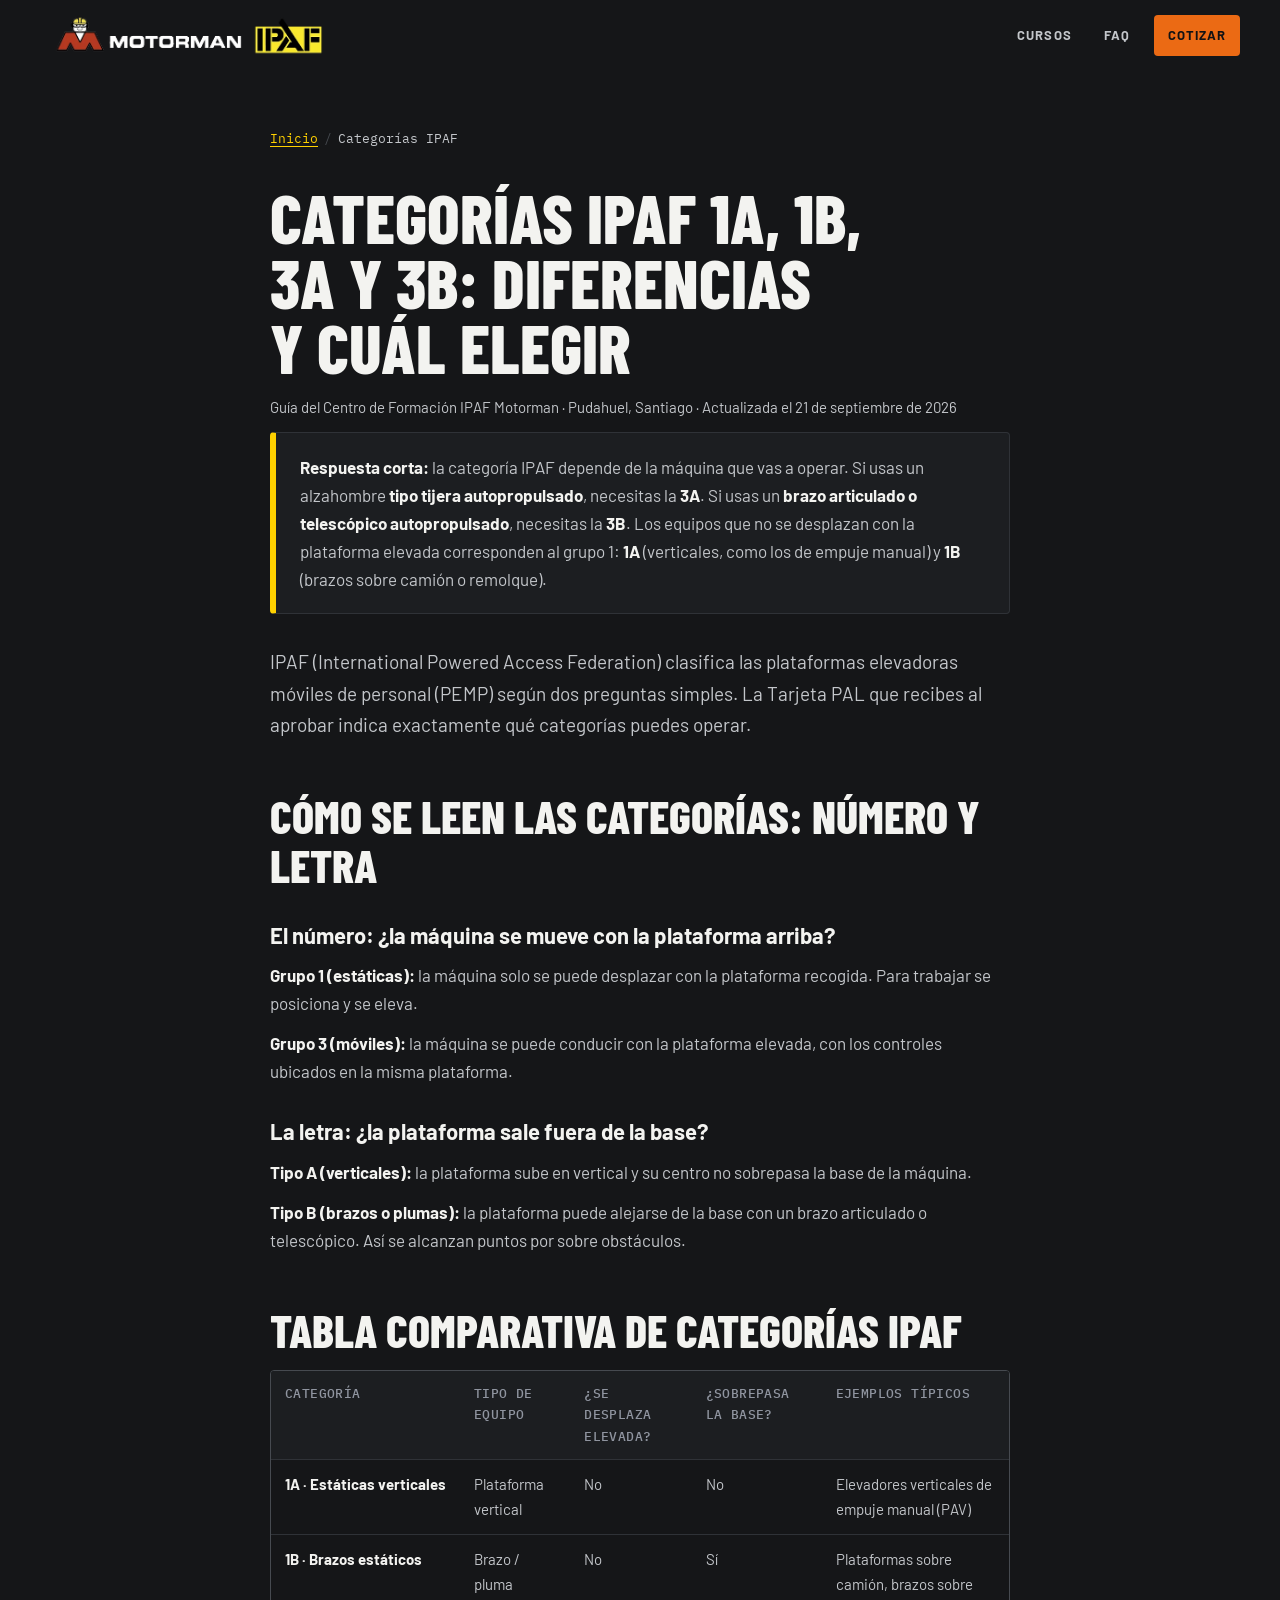
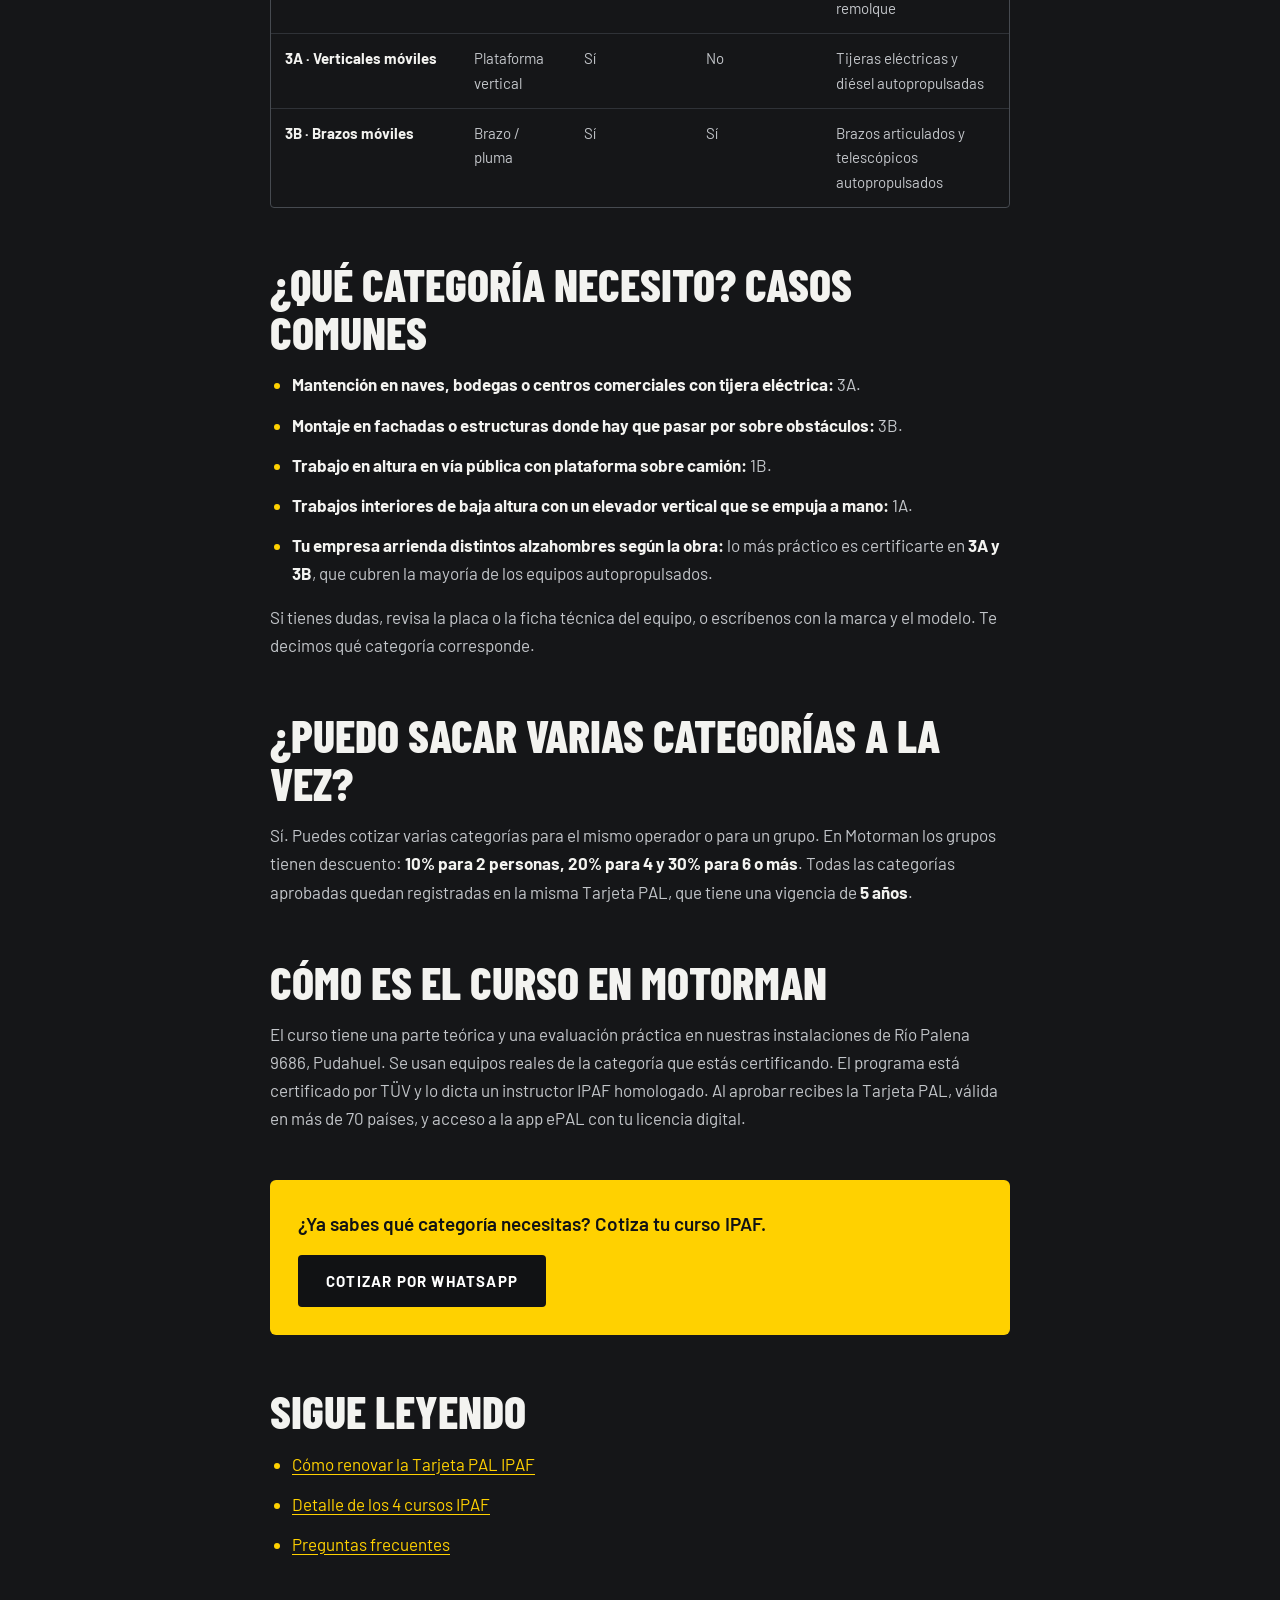
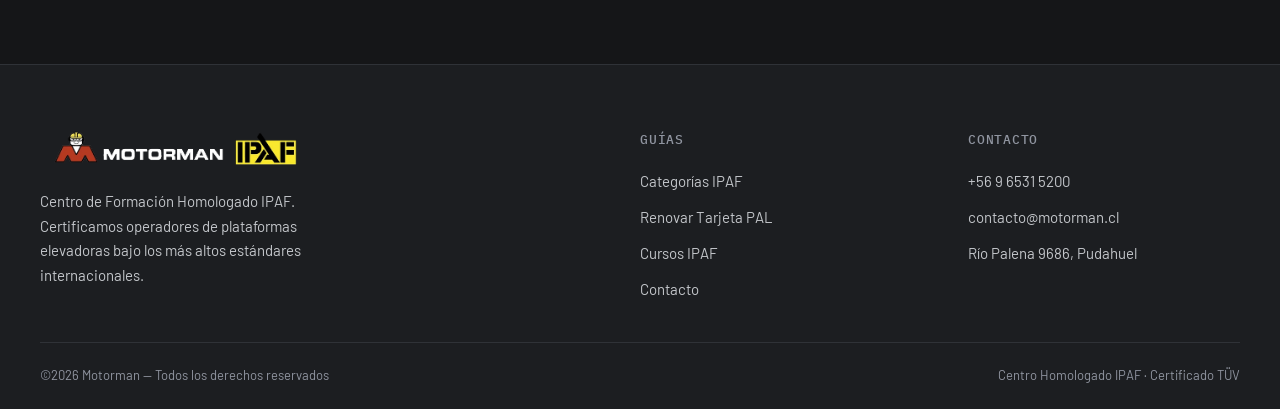
==== commit 7b130656: "Rediseño visual: señalética industrial, matriz IPAF, fotos de curso y video - Nuevo sistema visual (" ====
--- a/guias/categorias-ipaf/index.html
+++ b/guias/categorias-ipaf/index.html
@@ -8,7 +8,7 @@
 <meta name="description" content="Diferencias entre las categorías IPAF 1A, 1B, 3A y 3B: qué alzahombre cubre cada una (tijera, brazo articulado, sobre camión) y cómo elegir tu curso.">
 <meta name="robots" content="index, follow, max-image-preview:large, max-snippet:-1">
 <meta name="author" content="Motorman IPAF">
-<meta name="theme-color" content="#0d0d0d">
+<meta name="theme-color" content="#151618">
 <link rel="canonical" href="https://ipaf.cl/guias/categorias-ipaf/">
 
 <meta property="og:type" content="article">
@@ -28,7 +28,7 @@
 
 <link rel="preconnect" href="https://fonts.googleapis.com">
 <link rel="preconnect" href="https://fonts.gstatic.com" crossorigin>
-<link rel="stylesheet" href="https://fonts.googleapis.com/css2?family=Bebas+Neue&family=Lato:wght@300;400;700;900&display=swap">
+<link rel="stylesheet" href="https://fonts.googleapis.com/css2?family=Barlow+Condensed:wght@600;700;800&family=Barlow:ital,wght@0,400;0,500;0,600;0,700;1,400&family=IBM+Plex+Mono:wght@500&display=swap">
 <link rel="stylesheet" href="https://fonts.googleapis.com/icon?family=Material+Icons" media="print" onload="this.media='all'">
 <noscript><link rel="stylesheet" href="https://fonts.googleapis.com/icon?family=Material+Icons"></noscript>
 
@@ -46,7 +46,7 @@
 gtag('config', 'G-RLBTQGY7ZK');
 </script>
 
-<link rel="stylesheet" href="/styles.css?v=5">
+<link rel="stylesheet" href="/styles.css?v=8">
 
 <script type="application/ld+json">
 {
@@ -84,6 +84,7 @@
 </head>
 
 <body>
+<script>try{if(localStorage.getItem('ipaf-theme')==='light')document.body.classList.add('light')}catch(e){}</script>
 
 <header id="header" class="guia-header">
   <a href="/" class="header-logo" aria-label="Motorman IPAF — Inicio">
@@ -204,6 +205,5 @@
   </div>
 </footer>
 
-<script>try{if(localStorage.getItem('ipaf-theme')==='light')document.body.classList.add('light')}catch(e){}</script>
 </body>
 </html>
--- a/styles.css
+++ b/styles.css
@@ -1,187 +1,102 @@
 /* =========================================================================
    MOTORMAN IPAF — STYLESHEET
-   - Tipografía base: Lato (con Bebas Neue para titulares)
-   - Sistema de tipografía fluida con clamp()
-   - Variables CSS para tema oscuro/claro
-   - Mobile-first responsive
+   Dirección visual: señalética industrial de obra.
+   - Barlow Condensed (display): nace de la señalética vial; titulares en mayúsculas.
+   - Barlow (texto) + IBM Plex Mono (rótulos tipo placa técnica de la máquina).
+   - Amarillo seguridad IPAF + naranja Motorman como rellenos sólidos, siempre con
+     texto casi negro encima (como un letrero de obra). Sin gradientes ni brillos.
+   - Elemento firma: el selector de cursos es la matriz real de IPAF
+     (número = ¿se desplaza elevada? · letra = ¿sobrepasa la base?).
+   Tema oscuro por defecto; body.light activa el tema claro (hormigón).
    ========================================================================= */
 
 /* =========================================
-   VARIABLES & TOKENS
+   TOKENS
    ========================================= */
 :root {
-  /* ---- Colores ---- */
-  --gold: #dfa72f;
-  --orange: #e16711;
-  --dark: #0d0d0d;
-  --dark2: #161616;
-  --dark3: #1e1e1e;
-  --gray: #2a2a2a;
-  --gray-light: #3a3a3a;
-  --text: #c8c8c8;
-  --text-light: #f0f0f0;
-  --white: #ffffff;
-  --gradient: linear-gradient(135deg, var(--gold), var(--orange));
-  --gradient-dark: linear-gradient(135deg, #1a1a1a, #0d0d0d);
-  --shadow-gold: 0 0 40px rgba(223,167,47,0.25);
-  --shadow-card: 0 20px 60px rgba(0,0,0,0.4);
-  --radius: 16px;
-  --radius-sm: 8px;
-  --transition: all 0.35s cubic-bezier(0.4,0,0.2,1);
-
-  /* ---- Fondos de sección (4 tonos sutilmente distintos) ----
-     Se aplican alternando para que cada sección sea distinguible.
-     La diferencia es mínima (~6-10 pasos de brillo) para no romper
-     la coherencia visual del diseño oscuro.
-     A = el más oscuro  (#0d0d0d)
-     B = oscuro medio   (#131313)
-     C = medio          (#181818)
-     D = medio-claro    (#1c1c1e)  ← tiene un toque azulado frío
-  */
-  --sec-a: #0d0d0d;
-  --sec-b: #131313;
-  --sec-c: #181818;
-  --sec-d: #1c1c1e;
-
-  /* ---- Tipografía: familia ---- */
-  --font-body: 'Lato', -apple-system, BlinkMacSystemFont, 'Segoe UI', Roboto, sans-serif;
-  --font-display: 'Bebas Neue', 'Lato', sans-serif;
-
-  /* ---- Escala tipográfica fluida (móvil ↔ desktop) ----
-     fs-xs   ~ etiquetas pequeñas       (12px ↔ 13px)
-     fs-sm   ~ texto auxiliar           (14px ↔ 15px)
-     fs-base ~ cuerpo principal         (16px ↔ 17px)
-     fs-md   ~ párrafos destacados      (17px ↔ 19px)
-     fs-lg   ~ subtítulos               (19px ↔ 22px)
-     fs-xl   ~ títulos pequeños         (22px ↔ 28px)
-     fs-2xl  ~ títulos de sección       (28px ↔ 40px) — usado con Bebas
-     fs-3xl  ~ títulos grandes          (38px ↔ 62px) — usado con Bebas
-     fs-4xl  ~ hero                     (50px ↔ 96px) — usado con Bebas
-  */
-  --fs-xs:   clamp(0.75rem, 0.70rem + 0.20vw, 0.8125rem);
-  --fs-sm:   clamp(0.875rem, 0.83rem + 0.20vw, 0.9375rem);
-  --fs-base: clamp(1rem, 0.95rem + 0.22vw, 1.0625rem);
-  --fs-md:   clamp(1.0625rem, 1.00rem + 0.30vw, 1.1875rem);
-  --fs-lg:   clamp(1.1875rem, 1.10rem + 0.45vw, 1.375rem);
-  --fs-xl:   clamp(1.375rem, 1.20rem + 0.85vw, 1.75rem);
-  --fs-2xl:  clamp(1.75rem, 1.40rem + 1.75vw, 2.5rem);
-  --fs-3xl:  clamp(2.375rem, 1.80rem + 2.85vw, 3.875rem);
-  --fs-4xl:  clamp(3.125rem, 2.00rem + 5.6vw, 6rem);
-
-  /* ---- Tracking (letter-spacing) ---- */
+  /* ---- Color: tema oscuro (asfalto) ---- */
+  --bg:          #151618;
+  --surface:     #1c1e21;
+  --surface-2:   #24272b;
+  --line:        #2f3237;
+  --line-strong: #464a50;
+  --text:        #c3c6ca;
+  --text-strong: #f3f3f0;
+  --muted:       #9095a0;
+  --accent-text: #ffd100;   /* rótulos y enlaces: amarillo sobre oscuro */
+
+  /* ---- Color de marca (igual en ambos temas) ---- */
+  --signal:      #ffd100;   /* amarillo seguridad / IPAF */
+  --orange:      #eb6a14;   /* naranja Motorman */
+  --orange-hover:#ff7d26;
+  --ink:         #111214;   /* texto sobre rellenos de color */
+  --wsp:         #25d366;
+  --wsp-hover:   #3ee07a;
+  --hazard: repeating-linear-gradient(-45deg, var(--signal) 0 14px, var(--ink) 14px 28px);
+
+  /* ---- Alias heredados (los usan las guías y estilos antiguos) ---- */
+  --gold: var(--accent-text);
+  --dark: var(--bg);
+  --dark2: var(--surface);
+  --dark3: var(--surface-2);
+  --white: var(--text-strong);
+  --text-light: var(--text-strong);
+  --gradient: var(--orange);
+
+  /* ---- Forma ---- */
+  --radius: 6px;
+  --radius-sm: 4px;
+  --header-h: 72px;
+  --shadow-card: 0 18px 40px rgba(0,0,0,0.35);
+  --ease: cubic-bezier(0.2, 0.7, 0.2, 1);
+  --transition: 0.2s var(--ease);
+
+  /* ---- Tipografía ---- */
+  --font-display: 'Barlow Condensed', 'Arial Narrow', sans-serif;
+  --font-body: 'Barlow', -apple-system, BlinkMacSystemFont, 'Segoe UI', Roboto, sans-serif;
+  --font-mono: 'IBM Plex Mono', ui-monospace, 'SFMono-Regular', Consolas, monospace;
+
+  /* Escala fluida (móvil ↔ desktop) */
+  --fs-xs:   clamp(0.75rem, 0.72rem + 0.15vw, 0.8125rem);
+  --fs-sm:   clamp(0.875rem, 0.84rem + 0.18vw, 0.9375rem);
+  --fs-base: clamp(1rem, 0.96rem + 0.2vw, 1.0625rem);
+  --fs-md:   clamp(1.0625rem, 1rem + 0.3vw, 1.1875rem);
+  --fs-lg:   clamp(1.1875rem, 1.1rem + 0.45vw, 1.375rem);
+  --fs-xl:   clamp(1.5rem, 1.3rem + 0.9vw, 1.875rem);
+  --fs-2xl:  clamp(2rem, 1.6rem + 1.9vw, 2.875rem);
+  --fs-3xl:  clamp(2.5rem, 1.9rem + 3vw, 4.25rem);
+  --fs-4xl:  clamp(3rem, 1.6rem + 4.4vw, 5.25rem);
+
   --tracking-tight: -0.01em;
   --tracking-normal: 0;
-  --tracking-wide: 0.05em;
-  --tracking-wider: 0.12em;
-  --tracking-widest: 0.2em;
-
-  /* ---- Line-height ---- */
-  --lh-tight: 1;
+  --tracking-wide: 0.04em;
+  --tracking-wider: 0.08em;
+  --tracking-widest: 0.14em;
+
+  --lh-tight: 0.95;
   --lh-snug: 1.2;
   --lh-normal: 1.5;
-  --lh-relaxed: 1.7;
-  --lh-loose: 1.85;
-}
-
-/* =========================================
-   LIGHT THEME (overrides)
-   ========================================= */
+  --lh-relaxed: 1.65;
+
+  --section-y: clamp(64px, 8vw, 120px);
+
+  color-scheme: dark;
+}
+
+/* ---- Tema claro (hormigón) ---- */
 body.light {
-  --dark:  #f4f4f4;
-  --dark2: #ffffff;
-  --dark3: #ebebeb;
-  --gray:  #e0e0e0;
-  --gray-light: #d0d0d0;
-  --text:  #555555;
-  --text-light: #222222;
-  --white: #111111;
-  --shadow-card: 0 20px 60px rgba(0,0,0,0.10);
-  --shadow-gold: 0 0 40px rgba(223,167,47,0.15);
-  /* Fondos de sección en modo claro */
-  --sec-a: #f5f5f5;
-  --sec-b: #efefef;
-  --sec-c: #f9f9f9;
-  --sec-d: #ebebeb;
-}
-body.light #header.scrolled {
-  background: rgba(244,244,244,0.95);
-  border-bottom: 1px solid rgba(223,167,47,0.2);
-}
-body.light #hero { background: #e8e8e8; }
-body.light .hero-overlay {
-  background: linear-gradient(
-    160deg,
-    rgba(0,0,0,0.58) 0%,
-    rgba(0,0,0,0.38) 55%,
-    rgba(0,0,0,0.18) 100%
-  );
-}
-body.light .hero-overlay-top {
-  background: linear-gradient(
-    to bottom,
-    rgba(244,244,244,0.72) 0%,
-    rgba(244,244,244,0.30) 55%,
-    rgba(244,244,244,0) 100%
-  );
-}
-body.light .hero-stats { background: #ffffff; border-top: 1px solid rgba(223,167,47,0.2); }
-body.light .hero-stat { border-right: 1px solid rgba(0,0,0,0.06); }
-body.light .hero-stat-label { color: #777; }
-body.light .mobile-nav { background: rgba(244,244,244,0.98); }
-body.light .mobile-nav a { color: #333; }
-/* #why, #informacion y #faq usan --sec-* que se redefinen en body.light */
-body.light #why::before { color: rgba(0,0,0,0.03); }
-/* (Las secciones #brands y #clientes fueron removidas del HTML) */
-
-body.light .curso-tab { background: #ffffff; border-color: rgba(0,0,0,0.08); }
-body.light .curso-tab:hover,
-body.light .curso-tab.active { background: rgba(223,167,47,0.08); border-color: rgba(223,167,47,0.35); }
-body.light .curso-card { background: #ffffff; border-color: rgba(0,0,0,0.07); }
-body.light .benefit-card { background: #ffffff; border-color: rgba(0,0,0,0.07); }
-body.light .oferta-card { background: #ffffff; border-color: rgba(0,0,0,0.07); }
-/* .contact-form-wrap, .contact-address e instructor-card antiguas removidas;
-   ahora se manejan via .contact-card y .instructor-card-wide */
-body.light .faq-item { background: #ffffff; border-color: rgba(0,0,0,0.07); }
-body.light .form-control {
-  background: rgba(0,0,0,0.04);
-  border-color: rgba(0,0,0,0.1);
-  color: #222;
-}
-body.light .form-control::placeholder { color: rgba(0,0,0,0.3); }
-body.light .btn-brochure { border-color: rgba(0,0,0,0.15); color: #555; }
-body.light .btn-brochure:hover { border-color: var(--gold); color: var(--gold); }
-body.light .btn-secondary-outline { border-color: #FFFFFF; color: #FFFFFF; }
-body.light .btn-secondary-outline:hover { border-color: var(--gold); color: var(--gold); }
-body.light .instructor-contact-link { background: rgba(0,0,0,0.03); border-color: rgba(0,0,0,0.08); color: #444; }
-body.light footer { background: #e4e4e4; border-top-color: rgba(0,0,0,0.08); }
-body.light .footer-bottom { border-top-color: rgba(0,0,0,0.08); }
-body.light .footer-copyright { color: rgba(0,0,0,0.35); }
-body.light ::-webkit-scrollbar-track { background: #e8e8e8; }
-body.light .why-pal-badge { background: rgba(223,167,47,0.06); }
-
-/* ---- Theme Toggle Button ---- */
-.theme-toggle {
-  width: 44px; height: 24px;
-  background: rgba(255,255,255,0.1);
-  border: 1.5px solid rgba(255,255,255,0.2);
-  border-radius: 40px;
-  cursor: pointer;
-  position: relative;
-  transition: var(--transition);
-  flex-shrink: 0;
-  padding: 0;
-}
-.theme-toggle::after {
-  content: '🌙';
-  position: absolute;
-  left: 3px; top: 50%;
-  transform: translateY(-50%);
-  font-size: 13px;
-  line-height: 1;
-  transition: var(--transition);
-}
-body.light .theme-toggle { background: rgba(0,0,0,0.08); border-color: rgba(0,0,0,0.15); }
-body.light .theme-toggle::after { content: '☀️'; left: auto; right: 3px; }
+  --bg:          #ecedea;
+  --surface:     #ffffff;
+  --surface-2:   #f4f5f2;
+  --line:        #d6d8d4;
+  --line-strong: #b4b8b3;
+  --text:        #43464a;
+  --text-strong: #121315;
+  --muted:       #62666c;
+  --accent-text: #a64405;   /* naranja oscuro: el amarillo no se lee sobre claro */
+  --shadow-card: 0 18px 40px rgba(20,22,25,0.10);
+  color-scheme: light;
+}
 
 /* =========================================
    RESET & BASE
@@ -190,11 +105,11 @@
 
 html {
   scroll-behavior: smooth;
+  scroll-padding-top: calc(var(--header-h) + 8px);
   -webkit-text-size-adjust: 100%;
   text-size-adjust: 100%;
 }
 
-/* Respeta a usuarios con preferencia de animaciones reducidas */
 @media (prefers-reduced-motion: reduce) {
   html { scroll-behavior: auto; }
   *, *::before, *::after {
@@ -207,30 +122,28 @@
 body {
   font-family: var(--font-body);
   font-size: var(--fs-base);
-  font-weight: 400;
   line-height: var(--lh-relaxed);
-  background: var(--dark);
+  background: var(--bg);
   color: var(--text);
-  overflow-x: hidden;
-  transition: background 0.4s ease, color 0.4s ease;
+  overflow-x: clip;
   -webkit-font-smoothing: antialiased;
   -moz-osx-font-smoothing: grayscale;
-}
+  -webkit-tap-highlight-color: rgba(255,209,0,0.2);
+}
+body.nav-open { overflow: hidden; }
 
 a { color: inherit; text-decoration: none; }
 img { max-width: 100%; display: block; height: auto; }
-
-/* Focus accesible para todos los elementos interactivos */
+button { font: inherit; color: inherit; }
+
 :focus-visible {
-  outline: 2px solid var(--gold);
+  outline: 3px solid var(--signal);
   outline-offset: 3px;
-  border-radius: 3px;
-}
-
-/* Selección de texto */
-::selection { background: rgba(223,167,47,0.35); color: var(--white); }
-
-/* Texto solo para screen readers */
+}
+body.light :focus-visible { outline-color: var(--ink); }
+
+::selection { background: var(--signal); color: var(--ink); }
+
 .sr-only {
   position: absolute;
   width: 1px; height: 1px;
@@ -241,25 +154,103 @@
   border: 0;
 }
 
-/* =========================================
-   SCROLLBAR
-   ========================================= */
-::-webkit-scrollbar { width: 6px; }
-::-webkit-scrollbar-track { background: var(--dark2); }
-::-webkit-scrollbar-thumb { background: var(--gold); border-radius: 3px; }
-
-/* =========================================
-   NOISE TEXTURE OVERLAY
-   ========================================= */
-body::before {
-  content: '';
+.skip-link {
   position: fixed;
-  inset: 0;
-  background-image: url("data:image/svg+xml,%3Csvg viewBox='0 0 256 256' xmlns='http://www.w3.org/2000/svg'%3E%3Cfilter id='noise'%3E%3CfeTurbulence type='fractalNoise' baseFrequency='0.9' numOctaves='4' stitchTiles='stitch'/%3E%3C/filter%3E%3Crect width='100%25' height='100%25' filter='url(%23noise)' opacity='0.03'/%3E%3C/svg%3E");
-  pointer-events: none;
-  z-index: 9999;
-  opacity: 0.4;
-}
+  top: 8px; left: 8px;
+  z-index: 2000;
+  background: var(--signal);
+  color: var(--ink);
+  font-weight: 700;
+  padding: 10px 16px;
+  border-radius: var(--radius-sm);
+  transform: translateY(-150%);
+}
+.skip-link:focus { transform: none; }
+
+.mono { font-family: var(--font-mono); font-weight: 500; letter-spacing: 0.02em; }
+
+.text-link {
+  color: var(--accent-text);
+  text-decoration: underline;
+  text-decoration-thickness: 1px;
+  text-underline-offset: 3px;
+}
+.text-link:hover { text-decoration-thickness: 2px; }
+
+.material-icons { font-size: 20px; line-height: 1; }
+
+.container {
+  max-width: 1280px;
+  margin: 0 auto;
+  padding: 0 40px;
+}
+
+/* =========================================
+   BOTONES
+   ========================================= */
+.btn-primary-gold,
+.btn-reservar,
+.btn-submit {
+  display: inline-flex;
+  align-items: center;
+  justify-content: center;
+  gap: 10px;
+  background: var(--orange);
+  color: var(--ink);
+  font-family: var(--font-body);
+  font-weight: 700;
+  font-size: var(--fs-sm);
+  letter-spacing: var(--tracking-wider);
+  text-transform: uppercase;
+  line-height: 1.2;
+  padding: 16px 28px;
+  min-height: 52px;
+  border: 0;
+  border-radius: var(--radius-sm);
+  cursor: pointer;
+  transition: background var(--transition), transform var(--transition);
+}
+.btn-primary-gold:hover,
+.btn-reservar:hover,
+.btn-submit:hover { background: var(--orange-hover); color: var(--ink); }
+.btn-primary-gold:active,
+.btn-reservar:active,
+.btn-submit:active { transform: translateY(1px); }
+.btn-primary-gold .material-icons,
+.btn-reservar .material-icons,
+.btn-submit .material-icons { font-size: 18px; transition: transform var(--transition); }
+.btn-reservar:hover .material-icons,
+.btn-submit:hover .material-icons { transform: translateX(3px); }
+.btn-primary-gold:hover .material-icons { transform: translateY(2px); }
+.info-cta:hover .material-icons { transform: translateX(3px); }
+
+.btn-secondary-outline,
+.btn-directions,
+.btn-brochure {
+  display: inline-flex;
+  align-items: center;
+  justify-content: center;
+  gap: 10px;
+  background: transparent;
+  color: var(--text-strong);
+  font-family: var(--font-body);
+  font-weight: 700;
+  font-size: var(--fs-sm);
+  letter-spacing: var(--tracking-wider);
+  text-transform: uppercase;
+  line-height: 1.2;
+  padding: 15px 26px;
+  min-height: 52px;
+  border: 1.5px solid var(--line-strong);
+  border-radius: var(--radius-sm);
+  cursor: pointer;
+  transition: border-color var(--transition), background var(--transition);
+}
+.btn-secondary-outline:hover,
+.btn-directions:hover,
+.btn-brochure:hover { border-color: var(--text-strong); background: var(--surface-2); }
+.btn-secondary-outline .material-icons,
+.btn-directions .material-icons { font-size: 18px; color: var(--accent-text); }
 
 /* =========================================
    HEADER / NAV
@@ -268,2153 +259,1488 @@
   position: fixed;
   top: 0; left: 0; right: 0;
   z-index: 1000;
+  height: var(--header-h);
   padding: 0 40px;
-  height: 80px;
   display: flex;
   align-items: center;
   justify-content: space-between;
-  transition: var(--transition);
-  background: transparent;
-}
-
+  gap: 24px;
+  background: var(--bg);
+  border-bottom: 1px solid transparent;
+  transition: border-color var(--transition), background var(--transition);
+}
 #header.scrolled {
-  background: rgba(13,13,13,0.95);
-  backdrop-filter: blur(20px);
-  -webkit-backdrop-filter: blur(20px);
-  border-bottom: 1px solid rgba(223,167,47,0.15);
-  box-shadow: 0 4px 30px rgba(0,0,0,0.5);
-}
-
-.header-logo img {
-  height: 50px;
-  width: auto;
-  transition: opacity 0.3s ease;
-}
-.header-logo img:hover { opacity: 0.8; }
-
-/* Por defecto (modo oscuro): mostrar dark, ocultar light */
+  background: color-mix(in srgb, var(--bg) 92%, transparent);
+  -webkit-backdrop-filter: blur(14px);
+  backdrop-filter: blur(14px);
+  border-bottom-color: var(--line);
+}
+
+.header-logo img { height: 44px; width: auto; }
+
 .logo-dark  { display: block; }
-.logo-light { display: none;  }
-
-/* Modo claro: mostrar light, ocultar dark */
-body.light .logo-dark  { display: none;  }
+.logo-light { display: none; }
+body.light .logo-dark  { display: none; }
 body.light .logo-light { display: block; }
-
 
 nav.main-nav ul {
   list-style: none;
   display: flex;
-  gap: 8px;
-  align-items: center;
-}
-
+  align-items: center;
+  gap: 4px;
+}
 nav.main-nav ul li a {
-  font-family: var(--font-body);
+  position: relative;
+  display: block;
   font-size: var(--fs-xs);
   font-weight: 700;
   letter-spacing: var(--tracking-wider);
   text-transform: uppercase;
   color: var(--text);
-  padding: 8px 16px;
-  border-radius: 40px;
-  transition: var(--transition);
-}
-
+  padding: 10px 14px;
+  transition: color var(--transition);
+}
+nav.main-nav ul li a::after {
+  content: '';
+  position: absolute;
+  left: 14px; right: 14px; bottom: 4px;
+  height: 2px;
+  background: var(--accent-text);
+  transform: scaleX(0);
+  transform-origin: left;
+  transition: transform var(--transition);
+}
 nav.main-nav ul li a:hover,
-nav.main-nav ul li a.active {
-  color: var(--white);
-  background: rgba(223,167,47,0.15);
-}
-
-.nav-cta {
-  background: var(--gradient) !important;
-  color: var(--white) !important;
-  padding: 10px 24px !important;
-  border-radius: 40px !important;
-  font-weight: 700 !important;
-  box-shadow: 0 4px 20px rgba(225,103,17,0.4);
-}
-.nav-cta:hover {
-  transform: translateY(-2px);
-  box-shadow: 0 8px 25px rgba(225,103,17,0.5) !important;
-}
-
-/* Hamburger */
+nav.main-nav ul li a.active { color: var(--text-strong); }
+nav.main-nav ul li a:hover::after,
+nav.main-nav ul li a.active::after { transform: scaleX(1); }
+
+nav.main-nav ul li a.nav-cta {
+  margin-left: 10px;
+  background: var(--orange);
+  color: var(--ink);
+  padding: 10px 20px;
+  border-radius: var(--radius-sm);
+}
+nav.main-nav ul li a.nav-cta::after { display: none; }
+nav.main-nav ul li a.nav-cta:hover { background: var(--orange-hover); color: var(--ink); }
+
+.header-tools { display: flex; align-items: center; gap: 8px; }
+
+.theme-toggle {
+  width: 40px; height: 40px;
+  display: inline-grid;
+  place-items: center;
+  background: transparent;
+  border: 1px solid var(--line-strong);
+  border-radius: var(--radius-sm);
+  color: var(--text-strong);
+  cursor: pointer;
+  flex-shrink: 0;
+  transition: background var(--transition);
+}
+.theme-toggle:hover { background: var(--surface-2); }
+.theme-toggle .material-icons { font-size: 20px; }
+
 .hamburger {
   display: none;
+  width: 44px; height: 44px;
   flex-direction: column;
+  align-items: center;
+  justify-content: center;
   gap: 5px;
+  background: none;
+  border: 0;
   cursor: pointer;
-  padding: 8px;
-  background: none;
-  border: none;
 }
 .hamburger span {
-  display: block; width: 26px; height: 2px;
-  background: var(--gold); border-radius: 2px;
-  transition: var(--transition);
+  display: block;
+  width: 24px; height: 2px;
+  background: var(--text-strong);
+  transition: transform var(--transition), opacity var(--transition);
 }
 .hamburger.open span:nth-child(1) { transform: translateY(7px) rotate(45deg); }
 .hamburger.open span:nth-child(2) { opacity: 0; }
 .hamburger.open span:nth-child(3) { transform: translateY(-7px) rotate(-45deg); }
 
-/* Mobile nav */
 .mobile-nav {
   display: none;
   position: fixed;
-  inset: 0;
-  background: rgba(13,13,13,0.98);
-  backdrop-filter: blur(30px);
-  -webkit-backdrop-filter: blur(30px);
+  inset: var(--header-h) 0 0 0;
   z-index: 999;
+  background: var(--bg);
   flex-direction: column;
-  align-items: center;
-  justify-content: center;
-  gap: 24px;
+  padding: 24px 20px 40px;
+  overflow-y: auto;
 }
 .mobile-nav.open { display: flex; }
 .mobile-nav a {
   font-family: var(--font-display);
-  font-size: clamp(2rem, 8vw, 3rem);
-  letter-spacing: var(--tracking-wide);
-  color: var(--text);
-  transition: var(--transition);
-}
-.mobile-nav a:hover { color: var(--gold); }
-
-/* =========================================
-   HERO SECTION
-   ========================================= */
-#hero {
+  font-weight: 700;
+  font-size: clamp(1.75rem, 8vw, 2.5rem);
+  text-transform: uppercase;
+  line-height: 1.1;
+  color: var(--text-strong);
+  padding: 14px 0;
+  border-bottom: 1px solid var(--line);
+}
+.mobile-nav a:hover { color: var(--accent-text); }
+.mobile-nav a.mob-cta {
+  margin-top: 24px;
+  border: 0;
+  background: var(--wsp);
+  color: var(--ink);
+  font-family: var(--font-body);
+  font-size: var(--fs-base);
+  letter-spacing: var(--tracking-wider);
+  text-align: center;
+  padding: 16px;
+  border-radius: var(--radius-sm);
+}
+
+/* =========================================
+   HERO
+   ========================================= */
+.hero {
   position: relative;
-  min-height: 100vh;
+  padding-top: var(--header-h);
+  background: var(--bg);
+}
+
+/* Escritorio: el banner ocupa todo el hero y el texto va encima, sobre un degradado desde la izquierda */
+.hero-grid {
+  position: relative;
   display: flex;
   align-items: center;
+  /* La altura manda el tamaño del banner: con 40vw la canasta de la máquina queda a la derecha del texto */
+  min-height: clamp(480px, 36vw, 700px);
   overflow: hidden;
-  background: #0d0d0d;
-}
-
-.hero-bg-carousel { position: absolute; inset: 0; z-index: 0; }
-
-.hero-slide {
+}
+/* Panel sólido detrás del texto: el banner nunca queda bajo las letras */
+.hero-grid::after {
+  content: '';
   position: absolute;
   inset: 0;
-  background-size: cover;
-  background-position: center;
-  opacity: 0;
-  transition: opacity 1.2s cubic-bezier(0.4,0,0.2,1);
-}
-.hero-slide.active { opacity: 1; }
-.hero-slide img {
+  z-index: 0;
+  pointer-events: none;
+  background: linear-gradient(90deg, var(--bg) 0, var(--bg) 560px, transparent 660px);
+}
+
+.hero-content {
+  position: relative;
+  z-index: 1;
+  display: flex;
+  flex-direction: column;
+  justify-content: center;
+  width: min(100%, 620px);
+  padding: 36px 32px 44px 40px;
+}
+.hero-content > * { animation: fadeSlideUp 0.7s var(--ease) both; }
+.hero-content > :nth-child(2) { animation-delay: 0.08s; }
+.hero-content > :nth-child(3) { animation-delay: 0.16s; }
+.hero-content > :nth-child(4) { animation-delay: 0.24s; }
+
+.hero-badge {
+  display: inline-flex;
+  align-items: center;
+  gap: 10px;
+  align-self: flex-start;
+  font-family: var(--font-mono);
+  font-weight: 500;
+  font-size: var(--fs-xs);
+  letter-spacing: 0.04em;
+  text-transform: uppercase;
+  color: var(--text);
+  margin-bottom: 20px;
+}
+.hero-badge::before {
+  content: '';
+  width: 10px; height: 10px;
+  background: var(--signal);
+  flex-shrink: 0;
+}
+
+.hero-title {
+  font-family: var(--font-display);
+  font-weight: 800;
+  font-size: clamp(3rem, 1.6rem + 3.4vw, 4.5rem);
+  line-height: 0.92;
+  letter-spacing: -0.005em;
+  text-transform: uppercase;
+  color: var(--text-strong);
+  margin-bottom: 22px;
+}
+.hero-title .accent {
+  display: block;
+  color: var(--signal);
+}
+/* En claro el amarillo no se lee como texto: se usa como resaltador */
+body.light .hero-title .accent {
+  display: inline;
+  color: var(--ink);
+  background: linear-gradient(transparent 58%, var(--signal) 58%, var(--signal) 92%, transparent 92%);
+  -webkit-box-decoration-break: clone;
+  box-decoration-break: clone;
+}
+body.light .hero-title .accent::before { content: '\A'; white-space: pre; }
+
+.hero-desc {
+  font-size: var(--fs-md);
+  line-height: var(--lh-relaxed);
+  color: var(--text);
+  max-width: 46ch;
+  margin-bottom: 32px;
+}
+.hero-desc strong { color: var(--text-strong); font-weight: 700; }
+
+.hero-actions { display: flex; flex-wrap: wrap; gap: 12px; }
+
+/* Banner en su proporción real (1920×930), anclado a la derecha y con el borde izquierdo fundido al fondo */
+.hero-media {
+  position: absolute;
+  top: 0; right: 0; bottom: 0;
+  z-index: 0;
+  margin: 0;
+  animation: fadeIn 0.8s var(--ease) both;
+}
+.hero-media picture { display: block; height: 100%; }
+.hero-media img {
+  height: 100%;
+  width: auto;
+  max-width: none;
+  -webkit-mask-image: linear-gradient(90deg, transparent 0, #000 22%);
+  mask-image: linear-gradient(90deg, transparent 0, #000 22%);
+}
+
+/* Franja de datos clave */
+.hero-stats {
+  display: grid;
+  grid-template-columns: repeat(4, 1fr);
+  background: var(--surface);
+  border-top: 1px solid var(--line);
+  border-bottom: 1px solid var(--line);
+}
+.hero-stat {
+  display: flex;
+  flex-direction: column-reverse;
+  justify-content: flex-end;
+  gap: 6px;
+  padding: 24px 32px;
+  border-right: 1px solid var(--line);
+}
+.hero-stat:first-child { padding-left: 40px; }
+.hero-stat:last-child { border-right: 0; }
+.hero-stat-num {
+  font-family: var(--font-display);
+  font-weight: 700;
+  font-size: clamp(1.75rem, 1.3rem + 1.4vw, 2.5rem);
+  line-height: 1;
+  color: var(--text-strong);
+}
+.hero-stat-label {
+  font-family: var(--font-mono);
+  font-weight: 500;
+  font-size: var(--fs-xs);
+  letter-spacing: 0.03em;
+  text-transform: uppercase;
+  color: var(--muted);
+}
+
+/* =========================================
+   SECTION HEADERS
+   ========================================= */
+.section-header {
+  max-width: 820px;
+  margin-bottom: 56px;
+}
+.section-eyebrow {
+  display: inline-flex;
+  align-items: center;
+  gap: 10px;
+  font-family: var(--font-mono);
+  font-weight: 500;
+  font-size: var(--fs-xs);
+  letter-spacing: 0.06em;
+  text-transform: uppercase;
+  color: var(--accent-text);
+  margin-bottom: 16px;
+}
+.section-eyebrow::before {
+  content: '';
+  width: 8px; height: 8px;
+  background: var(--signal);
+  flex-shrink: 0;
+}
+.section-title {
+  font-family: var(--font-display);
+  font-weight: 800;
+  font-size: var(--fs-3xl);
+  line-height: var(--lh-tight);
+  text-transform: uppercase;
+  color: var(--text-strong);
+  text-wrap: balance;
+}
+.section-subtitle {
+  font-size: var(--fs-md);
+  line-height: var(--lh-relaxed);
+  color: var(--text);
+  max-width: 62ch;
+  margin-top: 18px;
+}
+
+/* =========================================
+   CURSOS — matriz IPAF + ficha técnica
+   ========================================= */
+#cursos {
+  padding: var(--section-y) 0;
+  background: var(--bg);
+}
+
+.curso-matrix {
+  display: grid;
+  grid-template-columns: 220px 1fr 1fr;
+  grid-template-rows: auto 1fr 1fr;
+  background: var(--surface);
+  border: 1px solid var(--line-strong);
+  border-radius: var(--radius);
+  overflow: hidden;
+  margin-bottom: 32px;
+}
+
+.matrix-corner,
+.matrix-col,
+.matrix-row {
+  font-size: var(--fs-xs);
+  font-weight: 700;
+  letter-spacing: var(--tracking-wide);
+  text-transform: uppercase;
+  color: var(--text-strong);
+  padding: 16px 20px;
+  line-height: 1.3;
+}
+.matrix-corner {
+  grid-column: 1; grid-row: 1;
+  font-family: var(--font-mono);
+  font-weight: 500;
+  color: var(--muted);
+  letter-spacing: 0.02em;
+  border-bottom: 1px solid var(--line);
+  align-self: stretch;
+  display: flex;
+  align-items: flex-end;
+}
+.matrix-col { grid-row: 1; border-left: 1px solid var(--line); border-bottom: 1px solid var(--line); }
+.matrix-col--a { grid-column: 2; }
+.matrix-col--b { grid-column: 3; }
+.matrix-row { grid-column: 1; display: flex; flex-direction: column; justify-content: center; }
+.matrix-row--1 { grid-row: 2; border-bottom: 1px solid var(--line); }
+.matrix-row--3 { grid-row: 3; }
+.matrix-col small,
+.matrix-row small {
+  display: block;
+  margin-top: 4px;
+  font-size: var(--fs-xs);
+  font-weight: 400;
+  letter-spacing: 0;
+  text-transform: none;
+  color: var(--muted);
+}
+.matrix-key {
+  display: inline-grid;
+  place-items: center;
+  width: 24px; height: 24px;
+  margin-right: 6px;
+  font-family: var(--font-mono);
+  font-weight: 500;
+  font-size: 0.8125rem;
+  border: 1px solid var(--line-strong);
+  border-radius: 2px;
+  vertical-align: middle;
+}
+
+.curso-tabs {
+  grid-column: 2 / 4;
+  grid-row: 2 / 4;
+  display: grid;
+  grid-template-columns: 1fr 1fr;
+  grid-template-rows: 1fr 1fr;
+}
+@supports (grid-template-rows: subgrid) {
+  .curso-tabs { grid-template-columns: subgrid; grid-template-rows: subgrid; }
+}
+
+.curso-tab {
+  display: flex;
+  align-items: baseline;
+  gap: 18px;
+  text-align: left;
+  padding: 22px 24px;
+  background: transparent;
+  border: 0;
+  border-left: 1px solid var(--line);
+  cursor: pointer;
+  transition: background var(--transition);
+}
+.curso-tab:nth-child(-n+2) { border-bottom: 1px solid var(--line); }
+.curso-tab:hover { background: var(--surface-2); }
+.curso-tab:focus-visible { outline-offset: -4px; }
+
+.tab-cat {
+  font-family: var(--font-display);
+  font-weight: 800;
+  font-size: clamp(2.5rem, 1.9rem + 2vw, 3.75rem);
+  line-height: 0.9;
+  color: var(--text-strong);
+}
+.tab-label {
+  font-size: var(--fs-sm);
+  font-weight: 600;
+  line-height: 1.3;
+  color: var(--text);
+}
+.curso-tab.active { background: var(--signal); }
+.curso-tab.active .tab-cat,
+.curso-tab.active .tab-label { color: var(--ink); }
+
+/* Ficha del curso seleccionado */
+.curso-panel { display: none; }
+.curso-panel.active { display: block; animation: fadeSlideUp 0.4s var(--ease) both; }
+
+.curso-card {
+  display: grid;
+  grid-template-columns: minmax(0, 1fr) minmax(0, 1.15fr);
+  background: var(--surface);
+  border: 1px solid var(--line);
+  border-radius: var(--radius);
+  overflow: hidden;
+}
+
+/* Fotos de la máquina en faena (900×900, sin texto impreso): llenan la columna completa */
+.curso-img-wrap {
+  position: relative;
+  min-height: 420px;
+  background: var(--surface-2);
+  border-right: 1px solid var(--line);
+  overflow: hidden;
+}
+.curso-img-wrap img {
+  position: absolute;
+  inset: 0;
   width: 100%;
   height: 100%;
   object-fit: cover;
-  /* Sin filtro — la imagen se ve a brillo natural */
-}
-
-/* Overlay izquierdo sutil: solo lo justo para leer el texto del hero */
-.hero-overlay {
-  position: absolute;
-  inset: 0;
-  background: linear-gradient(
-    160deg,
-    rgba(0,0,0,0.62) 0%,
-    rgba(0,0,0,0.42) 55%,
-    rgba(0,0,0,0.20) 100%
-  );
-  z-index: 1;
-}
-
-/* Degradado superior: protege el header (logo + nav) sobre cualquier foto */
-.hero-overlay-top {
-  position: absolute;
-  top: 0; left: 0; right: 0;
-  height: 140px;
-  background: linear-gradient(
-    to bottom,
-    rgba(13,13,13,0.70) 0%,
-    rgba(13,13,13,0.30) 55%,
-    rgba(13,13,13,0) 100%
-  );
-  z-index: 2;
-  pointer-events: none;
-}
-
-/* El overlay-bottom se mantiene oculto */
-.hero-overlay-bottom { display: none; }
-
-.hero-content {
-  position: relative;
-  z-index: 3;
-  max-width: 700px;
-  padding: 120px 60px 80px;
-}
-
-.hero-badge {
-  display: inline-flex;
-  align-items: center;
-  gap: 8px;
-  background: rgba(255,255,255,0.88);
-  border: 1px solid rgba(255,255,255,0.60);
-  color: #1a1a1a;
-  font-family: var(--font-body);
-  font-size: var(--fs-xs);
-  font-weight: 700;
-  letter-spacing: var(--tracking-widest);
-  text-transform: uppercase;
-  padding: 8px 18px;
-  border-radius: 40px;
-  margin-bottom: 28px;
-  animation: fadeSlideUp 0.8s ease both;
-}
-.hero-badge::before {
-  content: '';
-  width: 6px; height: 6px;
-  border-radius: 50%;
-  background: var(--gold);
-  animation: pulse 2s infinite;
-}
-
-@keyframes pulse {
-  0%, 100% { opacity: 1; transform: scale(1); }
-  50% { opacity: 0.5; transform: scale(1.5); }
-}
-
-.hero-title {
-  font-family: var(--font-display);
-  font-size: var(--fs-4xl);
-  line-height: var(--lh-tight);
-  letter-spacing: var(--tracking-wide);
-  color: #ffffff;
-  margin-bottom: 24px;
-  text-shadow: 0 2px 18px rgba(0,0,0,0.55);
-  animation: fadeSlideUp 0.8s 0.15s ease both;
-}
-.hero-title .accent {
-  background: var(--gradient);
-  -webkit-background-clip: text;
-  -webkit-text-fill-color: transparent;
-  background-clip: text;
-  display: block;
-  text-shadow: none;
-}
-
-.hero-desc {
-  font-family: var(--font-body);
-  font-size: var(--fs-md);
-  line-height: var(--lh-relaxed);
-  color: rgba(255,255,255,0.88);
-  max-width: 540px;
-  margin-bottom: 40px;
-  text-shadow: 0 1px 12px rgba(0,0,0,0.50);
-  animation: fadeSlideUp 0.8s 0.3s ease both;
-}
-.hero-desc strong { color: #ffffff; font-weight: 700; }
-
-.hero-actions {
-  display: flex;
-  gap: 16px;
-  flex-wrap: wrap;
-  animation: fadeSlideUp 0.8s 0.45s ease both;
-}
-
-/* ---- Botones del hero ---- */
-.btn-primary-gold {
-  display: inline-flex;
-  align-items: center;
-  gap: 10px;
-  background: var(--gradient);
-  color: var(--white);
-  font-family: var(--font-body);
-  font-weight: 700;
-  font-size: var(--fs-sm);
-  letter-spacing: var(--tracking-wide);
-  text-transform: uppercase;
-  padding: 16px 32px;
-  border-radius: 50px;
-  border: none;
-  cursor: pointer;
-  transition: var(--transition);
-  box-shadow: 0 8px 30px rgba(225,103,17,0.35);
-}
-.btn-primary-gold:hover {
-  transform: translateY(-3px);
-  box-shadow: 0 16px 40px rgba(225,103,17,0.5);
-}
-
-.btn-secondary-outline {
-  display: inline-flex;
-  align-items: center;
-  gap: 10px;
-  background: transparent;
-  color: var(--white);
-  font-family: var(--font-body);
-  font-weight: 600;
-  font-size: var(--fs-sm);
-  letter-spacing: var(--tracking-wide);
-  text-transform: uppercase;
-  padding: 15px 32px;
-  border-radius: 50px;
-  border: 1.5px solid rgba(255,255,255,0.25);
-  cursor: pointer;
-  transition: var(--transition);
-}
-.btn-secondary-outline:hover {
-  border-color: var(--gold);
-  color: var(--gold);
-  transform: translateY(-3px);
-}
-
-/* Hero stats strip */
-.hero-stats {
-  position: relative;
-  z-index: 3;
-  display: flex;
-  gap: 0;
-  margin-top: -1px;
-  background: var(--sec-b);
-  border-top: 1px solid rgba(223,167,47,0.15);
-}
-.hero-stat {
-  flex: 1;
-  padding: 28px 32px;
-  border-right: 1px solid rgba(255,255,255,0.05);
-  transition: var(--transition);
-}
-.hero-stat:last-child { border-right: none; }
-.hero-stat:hover { background: rgba(223,167,47,0.04); }
-
-.hero-stat-num {
-  font-family: var(--font-display);
-  font-size: clamp(2rem, 1.5rem + 2vw, 2.75rem);
-  line-height: var(--lh-tight);
-  color: #dfa72f;
-  background: linear-gradient(135deg, #dfa72f, #e16711);
-  -webkit-background-clip: text;
-  -webkit-text-fill-color: transparent;
-  background-clip: text;
-}
-.hero-stat-label {
-  font-size: var(--fs-xs);
-  font-weight: 500;
-  letter-spacing: var(--tracking-wide);
-  color: #c8c8c8;
-  text-transform: uppercase;
-  margin-top: 4px;
-}
-
-/* Hero carousel dots */
-.hero-dots {
-  position: absolute;
-  bottom: 120px;
-  right: 60px;
-  z-index: 3;
+}
+
+.curso-info {
+  padding: 40px 44px;
   display: flex;
   flex-direction: column;
-  gap: 10px;
-}
-.hero-dot {
-  width: 10px; height: 10px;
-  border-radius: 50%;
-  background: rgba(255,255,255,0.3);
-  border: none;
-  padding: 0;
-  cursor: pointer;
-  transition: var(--transition);
-}
-.hero-dot.active {
-  background: var(--gold);
-  transform: scale(1.4);
-}
-
-/* =========================================
-   SECTION HEADERS
-   ========================================= */
-.section-header {
-  text-align: center;
-  margin-bottom: 64px;
-}
-.section-eyebrow {
-  display: inline-block;
-  font-family: var(--font-body);
+  justify-content: center;
+}
+.curso-cat-tag {
+  font-family: var(--font-mono);
+  font-weight: 500;
   font-size: var(--fs-xs);
-  font-weight: 700;
-  letter-spacing: var(--tracking-widest);
-  text-transform: uppercase;
-  color: var(--gold);
-  margin-bottom: 16px;
-}
-.section-title {
+  letter-spacing: 0.04em;
+  text-transform: uppercase;
+  color: var(--accent-text);
+  margin-bottom: 12px;
+}
+.curso-name {
   font-family: var(--font-display);
-  font-size: var(--fs-3xl);
-  letter-spacing: var(--tracking-wide);
-  color: var(--white);
+  font-weight: 800;
+  font-size: clamp(2.25rem, 1.6rem + 2.4vw, 3.5rem);
   line-height: var(--lh-tight);
-}
-.section-subtitle {
-  font-family: var(--font-body);
+  text-transform: uppercase;
+  color: var(--text-strong);
+  margin-bottom: 10px;
+}
+.curso-sub {
+  font-size: var(--fs-md);
+  color: var(--text);
+  margin-bottom: 28px;
+  line-height: var(--lh-normal);
+}
+
+/* Características como placa técnica: rótulo | valor */
+.curso-features {
+  list-style: none;
+  margin-bottom: 32px;
+  border-bottom: 1px solid var(--line);
+}
+.curso-features li {
+  display: grid;
+  grid-template-columns: 148px 1fr;
+  gap: 16px;
+  padding: 12px 0;
+  border-top: 1px solid var(--line);
+  font-size: var(--fs-sm);
+  line-height: var(--lh-normal);
+  color: var(--text-strong);
+}
+.curso-features li > span { display: contents; }
+.feature-label {
+  font-family: var(--font-mono);
+  font-weight: 500;
+  font-size: var(--fs-xs);
+  letter-spacing: 0.03em;
+  text-transform: uppercase;
+  color: var(--muted);
+  padding-top: 2px;
+}
+
+.curso-actions { display: flex; flex-wrap: wrap; gap: 12px; }
+
+/* =========================================
+   WHY IPAF + credencial PAL
+   ========================================= */
+#why {
+  padding: var(--section-y) 0;
+  background: var(--surface);
+  border-top: 1px solid var(--line);
+  border-bottom: 1px solid var(--line);
+}
+
+.why-grid {
+  display: grid;
+  grid-template-columns: minmax(0, 0.9fr) minmax(0, 1.1fr);
+  gap: 64px;
+  align-items: center;
+}
+.section-header--left { margin-bottom: 28px; }
+
+.why-body {
   font-size: var(--fs-md);
   line-height: var(--lh-relaxed);
   color: var(--text);
-  max-width: 600px;
-  margin: 16px auto 0;
-}
-.section-line {
-  width: 60px; height: 3px;
-  background: var(--gradient);
-  border-radius: 2px;
-  margin: 20px auto 0;
-}
-
-/* =========================================
-   CURSOS SECTION
-   ========================================= */
-#cursos {
-  padding: 120px 0 100px;
+  max-width: 62ch;
+}
+.why-body + .why-body { margin-top: 16px; }
+
+.why-video { margin: 0; }
+.why-video video {
+  display: block;
+  width: 100%;
+  height: auto;
+  aspect-ratio: 16 / 9;
+  background: #000;
+  border: 1px solid var(--line-strong);
+  border-radius: var(--radius);
+  box-shadow: var(--shadow-card);
+}
+.why-video figcaption {
+  display: flex;
+  flex-wrap: wrap;
+  align-items: baseline;
+  gap: 4px 12px;
+  margin-top: 14px;
+  font-size: var(--fs-sm);
+  color: var(--text);
+}
+.why-video figcaption .mono {
+  font-size: var(--fs-xs);
+  text-transform: uppercase;
+  color: var(--accent-text);
+}
+
+/* =========================================
+   BENEFICIOS / OFERTAS
+   ========================================= */
+#beneficios {
+  padding: var(--section-y) 0;
+  background: var(--bg);
+}
+
+.benefits-grid {
+  display: grid;
+  grid-template-columns: repeat(3, 1fr);
+  gap: 40px;
+}
+.benefit-card {
+  border-top: 2px solid var(--text-strong);
+  padding-top: 24px;
+}
+.benefit-icon {
+  font-size: 28px;
+  color: var(--accent-text);
+  margin-bottom: 16px;
+}
+.benefit-title {
+  font-size: var(--fs-lg);
+  font-weight: 700;
+  line-height: var(--lh-snug);
+  color: var(--text-strong);
+  margin-bottom: 10px;
+}
+.benefit-desc {
+  font-size: var(--fs-sm);
+  line-height: var(--lh-relaxed);
+  color: var(--text);
+}
+.benefit-desc strong,
+.oferta-desc strong { color: var(--text-strong); font-weight: 700; }
+
+.ofertas-header { margin-top: clamp(72px, 9vw, 120px); }
+
+.ofertas-grid {
+  display: grid;
+  grid-template-columns: repeat(3, 1fr);
+  gap: 16px;
+  align-items: stretch;
+}
+.oferta-card {
   position: relative;
-  background: var(--sec-b);
-}
-#cursos::before {
+  display: flex;
+  flex-direction: column;
+  background: var(--surface);
+  border: 1px solid var(--line);
+  border-radius: var(--radius);
+  padding: 28px 28px 32px;
+}
+/* Indicador de nivel: 3 segmentos, se llenan según el tamaño del grupo */
+.oferta-card::before {
+  content: '';
+  display: block;
+  height: 8px;
+  margin-bottom: 24px;
+  background: linear-gradient(90deg, var(--signal) 0 calc(var(--nivel, 1) * 33.334%), var(--line) 0);
+  -webkit-mask: repeating-linear-gradient(90deg, #000 0 calc(33.333% - 4px), transparent 0 33.333%);
+  mask: repeating-linear-gradient(90deg, #000 0 calc(33.333% - 4px), transparent 0 33.333%);
+}
+.oferta-req {
+  font-family: var(--font-mono);
+  font-weight: 500;
+  font-size: var(--fs-xs);
+  letter-spacing: 0.04em;
+  text-transform: uppercase;
+  color: var(--muted);
+}
+.oferta-discount {
+  font-family: var(--font-display);
+  font-weight: 800;
+  font-size: clamp(3.5rem, 2.8rem + 2.6vw, 5rem);
+  line-height: 1;
+  color: var(--text-strong);
+  margin: 6px 0 10px;
+}
+.oferta-title {
+  font-size: var(--fs-lg);
+  font-weight: 700;
+  line-height: var(--lh-snug);
+  color: var(--text-strong);
+  margin-bottom: 8px;
+}
+.oferta-desc {
+  font-size: var(--fs-sm);
+  line-height: var(--lh-relaxed);
+  color: var(--text);
+}
+
+/* =========================================
+   CTA — franja amarilla tipo letrero de obra
+   ========================================= */
+#cta {
+  position: relative;
+  background: var(--signal);
+  color: var(--ink);
+  padding: calc(clamp(48px, 6vw, 80px) + 12px) 0 clamp(48px, 6vw, 80px);
+}
+#cta::before {
   content: '';
   position: absolute;
-  top: 0; left: 50%; transform: translateX(-50%);
-  width: 1px; height: 60px;
-  background: linear-gradient(to bottom, transparent, var(--gold));
-}
-
-.container {
+  top: 0; left: 0; right: 0;
+  height: 12px;
+  background: var(--hazard);
+}
+.cta-inner {
   max-width: 1280px;
   margin: 0 auto;
   padding: 0 40px;
-}
-
-/* Tabs */
-.curso-tabs {
   display: flex;
-  gap: 12px;
-  justify-content: center;
-  margin-bottom: 56px;
+  align-items: center;
+  justify-content: space-between;
+  gap: 32px;
   flex-wrap: wrap;
 }
-
-.curso-tab {
-  display: flex;
-  flex-direction: column;
-  align-items: center;
-  gap: 6px;
-  padding: 18px 28px;
-  border-radius: var(--radius);
-  background: var(--dark2);
-  border: 1px solid rgba(255,255,255,0.06);
-  cursor: pointer;
-  transition: var(--transition);
-  position: relative;
-  overflow: hidden;
-  min-width: 160px;
-  font-family: var(--font-body);
-}
-
-.curso-tab::before {
-  content: '';
-  position: absolute;
-  bottom: 0; left: 0; right: 0;
-  height: 3px;
-  background: var(--gradient);
-  transform: scaleX(0);
-  transition: var(--transition);
-}
-
-.curso-tab:hover,
-.curso-tab.active {
-  border-color: rgba(223,167,47,0.3);
-  background: rgba(223,167,47,0.06);
-  transform: translateY(-4px);
-}
-.curso-tab.active::before,
-.curso-tab:hover::before { transform: scaleX(1); }
-
-.tab-cat {
-  font-family: var(--font-display);
-  font-size: clamp(1.5rem, 1.2rem + 1.2vw, 1.875rem);
-  letter-spacing: var(--tracking-wide);
-  color: var(--white);
-  line-height: var(--lh-tight);
-}
-.tab-cat .cat-accent { color: var(--gold); }
-.tab-label {
-  font-size: var(--fs-xs);
-  font-weight: 600;
-  color: var(--text);
-  letter-spacing: var(--tracking-normal);
-  text-align: center;
-  line-height: 1.3;
-}
-
-/* Course panel */
-.curso-panels { position: relative; }
-.curso-panel {
-  display: none;
-  animation: fadeSlideUp 0.5s ease both;
-}
-.curso-panel.active { display: block; }
-
-.curso-card {
-  display: grid;
-  grid-template-columns: 1fr 1fr;
-  gap: 0;
-  background: var(--dark2);
-  border: 1px solid rgba(255,255,255,0.06);
-  border-radius: 24px;
-  overflow: hidden;
-  box-shadow: var(--shadow-card);
-}
-
-.curso-img-wrap {
-  position: relative;
-  overflow: hidden;
-  min-height: 480px;
-}
-.curso-img-wrap img {
-  width: 100%;
-  height: 100%;
-  object-fit: cover;
-  transition: transform 0.6s cubic-bezier(0.4,0,0.2,1);
-}
-.curso-card:hover .curso-img-wrap img { transform: scale(1.04); }
-
-.curso-img-overlay {
-  position: absolute;
-  inset: 0;
-  background: linear-gradient(to right, rgba(13,13,13,0) 60%, rgba(13,13,13,0.8) 100%);
-}
-
-.curso-img-badge {
-  position: absolute;
-  top: 24px; left: 24px;
-  background: var(--gradient);
-  color: white;
-  font-family: var(--font-display);
-  font-size: var(--fs-lg);
-  letter-spacing: var(--tracking-wide);
-  padding: 6px 18px;
-  border-radius: 40px;
-}
-
-.curso-info {
-  padding: 56px 48px;
-  display: flex;
-  flex-direction: column;
-  justify-content: center;
-}
-
-.curso-cat-tag {
-  font-family: var(--font-body);
-  font-size: var(--fs-xs);
-  font-weight: 700;
-  letter-spacing: var(--tracking-widest);
-  text-transform: uppercase;
-  color: var(--gold);
-  margin-bottom: 16px;
-}
-
-.curso-name {
-  font-family: var(--font-display);
-  font-size: clamp(2.25rem, 1.5rem + 3vw, 3.5rem);
-  letter-spacing: var(--tracking-wide);
-  color: var(--white);
-  line-height: var(--lh-tight);
-  margin-bottom: 8px;
-}
-
-.curso-sub {
-  font-family: var(--font-body);
-  font-size: var(--fs-md);
-  font-weight: 600;
-  color: var(--text);
-  margin-bottom: 32px;
-  line-height: var(--lh-normal);
-}
-
-.curso-features {
-  list-style: none;
-  display: flex;
-  flex-direction: column;
-  gap: 14px;
-  margin-bottom: 40px;
-}
-.curso-features li {
-  display: flex;
-  align-items: flex-start;
-  gap: 14px;
-  font-family: var(--font-body);
-  font-size: var(--fs-sm);
-  line-height: var(--lh-normal);
-  color: var(--text);
-}
-
-.feature-icon {
-  width: 24px; height: 24px;
-  border-radius: 50%;
-  background: rgba(223,167,47,0.15);
-  border: 1px solid rgba(223,167,47,0.3);
-  display: flex;
-  align-items: center;
-  justify-content: center;
-  flex-shrink: 0;
-  margin-top: 1px;
-}
-.feature-icon .material-icons { font-size: 14px !important; color: var(--gold); }
-
-.feature-label { font-weight: 700; color: var(--text-light); margin-right: 4px; }
-
-.curso-actions {
-  display: flex;
-  gap: 12px;
-  flex-wrap: wrap;
-  justify-content: center;
-}
-
-.btn-brochure {
-  display: inline-flex;
-  align-items: center;
-  gap: 8px;
-  background: transparent;
-  color: var(--text);
-  font-family: var(--font-body);
-  font-weight: 600;
-  font-size: var(--fs-sm);
-  letter-spacing: var(--tracking-normal);
-  padding: 13px 24px;
-  border-radius: 50px;
-  border: 1px solid rgba(255,255,255,0.12);
-  cursor: pointer;
-  transition: var(--transition);
-}
-.btn-brochure:hover { border-color: var(--gold); color: var(--gold); }
-
-.btn-reservar {
-  display: inline-flex;
-  align-items: center;
-  gap: 10px;
-  background: var(--gradient);
-  color: var(--white);
-  font-family: var(--font-body);
-  font-weight: 700;
-  font-size: var(--fs-sm);
-  letter-spacing: var(--tracking-wide);
-  text-transform: uppercase;
-  padding: 14px 48px;
-  border-radius: 50px;
-  border: none;
-  cursor: pointer;
-  transition: var(--transition);
-  box-shadow: 0 6px 24px rgba(225,103,17,0.35);
-}
-.btn-reservar:hover {
-  transform: translateY(-3px);
-  box-shadow: 0 12px 32px rgba(225,103,17,0.5);
-  color: var(--white);
-}
-.btn-reservar .material-icons { font-size: 18px !important; }
-
-/* =========================================
-   WHY IPAF SECTION
-   ========================================= */
-#why {
-  padding: 100px 0;
-  background: var(--sec-c);
-  position: relative;
-  overflow: hidden;
-}
-
-#why::before {
-  content: 'IPAF';
-  position: absolute;
-  right: -60px; top: 50%; transform: translateY(-50%);
-  font-family: var(--font-display);
-  font-size: clamp(8rem, 18vw, 18.75rem);
-  color: rgba(255,255,255,0.015);
-  letter-spacing: 10px;
-  user-select: none;
-  pointer-events: none;
-}
-
-.why-grid {
-  display: grid;
-  grid-template-columns: 1fr 1fr;
-  gap: 80px;
-  align-items: center;
-}
-
-.why-text .section-header {
-  text-align: left;
-  margin-bottom: 32px;
-}
-.why-text .section-line { margin: 20px 0 0; }
-
-.why-body {
-  font-family: var(--font-body);
-  font-size: var(--fs-md);
-  color: var(--text);
-  line-height: var(--lh-loose);
-  margin-bottom: 32px;
-}
-
-.why-pal-badge {
-  display: inline-flex;
-  align-items: center;
-  gap: 12px;
-  background: rgba(223,167,47,0.08);
-  border: 1px solid rgba(223,167,47,0.25);
-  padding: 16px 24px;
-  border-radius: var(--radius-sm);
-  margin-bottom: 12px;
-  width: 100%;
-}
-.why-pal-badge .material-icons { color: var(--gold); font-size: 28px !important; }
-.pal-badge-text strong {
-  display: block;
-  font-size: var(--fs-base);
-  font-weight: 700;
-  color: var(--white);
-  line-height: 1.3;
-}
-.pal-badge-text span {
-  font-size: var(--fs-sm);
-  color: var(--text);
-  line-height: 1.4;
-}
-
-.why-media { position: relative; }
-
-.why-video-wrap {
-  border-radius: 24px;
-  overflow: hidden;
-  box-shadow: var(--shadow-card), var(--shadow-gold);
-  position: relative;
-}
-.why-video-wrap img { width: 100%; aspect-ratio: 16 / 10; object-fit: cover; }
-.why-video-wrap video {
-  width: 100%;
-  display: block;
-  border-radius: 24px;
-}
-.why-video-overlay {
-  position: absolute;
-  inset: 0;
-  border-radius: 24px;
-  border: 1px solid rgba(223,167,47,0.2);
-  pointer-events: none;
-}
-
-/* =========================================
-   BENEFICIOS / OFERTAS
-   ========================================= */
-#beneficios {
-  padding: 120px 0;
-  position: relative;
-  background: var(--sec-a);
-}
-
-.benefits-grid {
-  display: grid;
-  grid-template-columns: repeat(3, 1fr);
-  gap: 24px;
-  margin-bottom: 80px;
-}
-
-.benefit-card {
-  background: var(--dark2);
-  border: 1px solid rgba(255,255,255,0.06);
-  border-radius: 20px;
-  padding: 40px 32px;
-  position: relative;
-  overflow: hidden;
-  transition: var(--transition);
-}
-
-.benefit-card::before {
-  content: '';
-  position: absolute;
-  top: 0; left: 0; right: 0;
-  height: 3px;
-  background: var(--gradient);
-  transform: scaleX(0);
-  transition: var(--transition);
-  transform-origin: left;
-}
-
-.benefit-card:hover {
-  transform: translateY(-8px);
-  border-color: rgba(223,167,47,0.2);
-  box-shadow: 0 30px 60px rgba(0,0,0,0.4), var(--shadow-gold);
-}
-.benefit-card:hover::before { transform: scaleX(1); }
-
-.benefit-icon-wrap {
-  width: 64px; height: 64px;
-  border-radius: 16px;
-  background: rgba(223,167,47,0.1);
-  border: 1px solid rgba(223,167,47,0.2);
-  display: flex;
-  align-items: center;
-  justify-content: center;
-  margin-bottom: 24px;
-  transition: var(--transition);
-}
-.benefit-card:hover .benefit-icon-wrap {
-  background: var(--gradient);
-  border-color: transparent;
-  box-shadow: 0 8px 24px rgba(225,103,17,0.4);
-}
-.benefit-icon-wrap .material-icons {
-  font-size: 32px;
-  filter: none;
-  transition: var(--transition);
-}
-.benefit-card:hover .benefit-icon-wrap .material-icons { color: var(--white); }
-
-.benefit-title {
-  font-family: var(--font-body);
-  font-size: var(--fs-lg);
-  font-weight: 800;
-  color: var(--white);
-  margin-bottom: 12px;
-  letter-spacing: var(--tracking-tight);
-  line-height: var(--lh-snug);
-}
-.benefit-desc {
-  font-family: var(--font-body);
-  font-size: var(--fs-sm);
-  color: var(--text);
-  line-height: var(--lh-relaxed);
-}
-
-/* Divider */
-.section-divider {
-  display: flex;
-  align-items: center;
-  gap: 20px;
-  margin-bottom: 56px;
-}
-.section-divider::before,
-.section-divider::after {
-  content: '';
-  flex: 1;
-  height: 1px;
-  background: rgba(255,255,255,0.06);
-}
-
-/* Ofertas grid */
-.oferta-card {
-  background: var(--dark2);
-  border: 1px solid rgba(255,255,255,0.06);
-  border-radius: 20px;
-  padding: 36px 28px;
-  transition: var(--transition);
-  display: flex;
-  flex-direction: column;
-  align-items: flex-start;
-  gap: 16px;
-  position: relative;
-  overflow: hidden;
-}
-
-.oferta-card::after {
-  content: '';
-  position: absolute;
-  bottom: 0; right: 0;
-  width: 120px; height: 120px;
-  background: var(--gradient);
-  border-radius: 50%;
-  transform: translate(50%, 50%);
-  opacity: 0.06;
-  transition: var(--transition);
-}
-.oferta-card:hover::after { opacity: 0.12; transform: translate(50%, 50%) scale(1.3); }
-
-.oferta-card:hover {
-  border-color: rgba(223,167,47,0.2);
-  transform: translateY(-6px);
-}
-
-.oferta-discount {
-  font-family: var(--font-display);
-  font-size: clamp(3rem, 2.5rem + 2vw, 4rem);
-  line-height: var(--lh-tight);
-  background: var(--gradient);
-  -webkit-background-clip: text;
-  -webkit-text-fill-color: transparent;
-  background-clip: text;
-}
-
-.oferta-title {
-  font-family: var(--font-body);
-  font-size: var(--fs-lg);
-  font-weight: 800;
-  color: var(--white);
-  letter-spacing: var(--tracking-tight);
-  line-height: var(--lh-snug);
-}
-.oferta-desc {
-  font-family: var(--font-body);
-  font-size: var(--fs-sm);
-  color: var(--text);
-  line-height: var(--lh-relaxed);
-}
-.oferta-req {
-  display: inline-flex;
-  align-items: center;
-  gap: 6px;
-  background: rgba(223,167,47,0.08);
-  border: 1px solid rgba(223,167,47,0.2);
-  color: var(--gold);
-  font-size: var(--fs-xs);
-  font-weight: 600;
-  padding: 6px 14px;
-  border-radius: 40px;
-}
-
-/* =========================================
-   CTA / NEWSLETTER
-   ========================================= */
-#cta {
-  padding: 80px 40px;
-  background: var(--gradient);
-  position: relative;
-  overflow: hidden;
-  text-align: center;
-}
-
-#cta::before {
-  content: '';
-  position: absolute;
-  inset: 0;
-  background: url("data:image/svg+xml,%3Csvg width='60' height='60' viewBox='0 0 60 60' xmlns='http://www.w3.org/2000/svg'%3E%3Cg fill='none' fill-rule='evenodd'%3E%3Cg fill='%23ffffff' fill-opacity='0.05'%3E%3Cpath d='M36 34v-4h-2v4h-4v2h4v4h2v-4h4v-2h-4zm0-30V0h-2v4h-4v2h4v4h2V6h4V4h-4zM6 34v-4H4v4H0v2h4v4h2v-4h4v-2H6zM6 4V0H4v4H0v2h4v4h2V6h4V4H6z'/%3E%3C/g%3E%3C/g%3E%3C/svg%3E");
-}
-
-.cta-inner { position: relative; z-index: 1; }
-
 .cta-title {
   font-family: var(--font-display);
+  font-weight: 800;
   font-size: var(--fs-3xl);
-  letter-spacing: var(--tracking-wider);
-  color: var(--white);
-  margin-bottom: 12px;
   line-height: var(--lh-tight);
-}
-
+  text-transform: uppercase;
+  color: var(--ink);
+  max-width: 20ch;
+}
 .cta-sub {
-  font-family: var(--font-body);
   font-size: var(--fs-md);
-  color: rgba(255,255,255,0.9);
-  margin-bottom: 36px;
-}
-
+  font-weight: 500;
+  color: var(--ink);
+  margin-top: 12px;
+  max-width: 48ch;
+}
 .btn-wsp {
   display: inline-flex;
   align-items: center;
   gap: 12px;
-  background: var(--white);
-  color: #075e54;
-  font-family: var(--font-body);
-  font-weight: 800;
+  background: var(--ink);
+  color: #fff;
+  font-weight: 700;
   font-size: var(--fs-base);
-  padding: 18px 40px;
-  border-radius: 50px;
-  transition: var(--transition);
-  box-shadow: 0 8px 30px rgba(0,0,0,0.2);
-}
-.btn-wsp:hover {
-  transform: translateY(-4px) scale(1.02);
-  box-shadow: 0 16px 40px rgba(0,0,0,0.3);
-  color: #075e54;
-}
-.btn-wsp svg { width: 24px; height: 24px; }
-
-/* =========================================
-   CONTACT SECTION
-   - Fila 1: Formulario (izq) + Dirección/Mapa (der), columnas simétricas
-   - Fila 2: Instructor a todo el ancho, con foto grande
+  letter-spacing: var(--tracking-wide);
+  text-transform: uppercase;
+  padding: 18px 30px;
+  min-height: 56px;
+  border-radius: var(--radius-sm);
+  transition: background var(--transition);
+}
+.btn-wsp:hover { background: #2a2c30; color: #fff; }
+.btn-wsp svg { width: 24px; height: 24px; color: var(--wsp); flex-shrink: 0; }
+#cta :focus-visible { outline-color: var(--ink); }
+
+/* =========================================
+   CONTACTO
    ========================================= */
 #contact {
-  padding: 120px 0;
-  position: relative;
-  background: var(--sec-d);
-}
-
-/* Grid principal: 2 columnas iguales, altura uniforme entre tarjetas */
+  padding: var(--section-y) 0;
+  background: var(--bg);
+}
+
 .contact-grid {
   display: grid;
   grid-template-columns: 1fr 1fr;
-  gap: 32px;
-  align-items: stretch; /* hace que ambas tarjetas tengan la misma altura */
-  margin-bottom: 32px;
-}
-
-/* ===== Tarjeta base compartida por las dos columnas ===== */
+  gap: 24px;
+  align-items: stretch;
+  margin-bottom: 24px;
+}
+
 .contact-card {
-  background: var(--dark2);
-  border: 1px solid rgba(255,255,255,0.06);
-  border-radius: 24px;
-  padding: 40px;
   display: flex;
   flex-direction: column;
-  position: relative;
-  overflow: hidden;
-  transition: var(--transition);
-}
-body.light .contact-card {
-  background: #ffffff;
-  border-color: rgba(0,0,0,0.07);
-}
-/* Línea dorada superior (acento decorativo común) */
-.contact-card::before {
-  content: '';
-  position: absolute;
-  top: 0; left: 0; right: 0;
-  height: 3px;
-  background: var(--gradient);
-  opacity: 0.85;
-}
-
-/* ===== Header común de las tarjetas ===== */
+  background: var(--surface);
+  border: 1px solid var(--line);
+  border-radius: var(--radius);
+  padding: 36px;
+}
+
 .contact-card-header {
   display: flex;
   align-items: center;
   gap: 16px;
   margin-bottom: 28px;
   padding-bottom: 20px;
-  border-bottom: 1px solid rgba(255,255,255,0.06);
-}
-body.light .contact-card-header { border-bottom-color: rgba(0,0,0,0.06); }
-
+  border-bottom: 1px solid var(--line);
+}
 .contact-card-icon {
-  width: 48px;
-  height: 48px;
-  display: inline-flex;
-  align-items: center;
-  justify-content: center;
-  border-radius: 12px;
-  background: rgba(223,167,47,0.12);
-  border: 1px solid rgba(223,167,47,0.25);
-  color: var(--gold);
-  font-size: 24px !important;
+  width: 44px; height: 44px;
+  display: inline-grid;
+  place-items: center;
+  border: 1px solid var(--line-strong);
+  border-radius: var(--radius-sm);
+  color: var(--accent-text);
+  font-size: 22px;
   flex-shrink: 0;
 }
 .contact-card-eyebrow {
-  font-family: var(--font-body);
+  font-family: var(--font-mono);
+  font-weight: 500;
   font-size: var(--fs-xs);
-  font-weight: 700;
-  letter-spacing: var(--tracking-widest);
-  text-transform: uppercase;
-  color: var(--gold);
-  margin: 0 0 4px;
+  letter-spacing: 0.04em;
+  text-transform: uppercase;
+  color: var(--muted);
+  margin-bottom: 2px;
 }
 .contact-card-title {
   font-family: var(--font-display);
+  font-weight: 700;
   font-size: var(--fs-xl);
-  letter-spacing: var(--tracking-wide);
-  color: var(--white);
-  line-height: var(--lh-tight);
-  margin: 0;
-}
-
-/* ====== Formulario ====== */
+  line-height: 1.05;
+  text-transform: uppercase;
+  color: var(--text-strong);
+}
+
+/* ---- Formulario ---- */
 .contact-form { flex: 1; display: flex; flex-direction: column; }
 
-.form-group {
-  position: relative;
-  margin-bottom: 16px;
-}
-
+.form-group { position: relative; margin-bottom: 14px; }
 .form-group .mat-icon {
   position: absolute;
-  left: 16px;
-  top: 50%;
+  left: 14px; top: 50%;
   transform: translateY(-50%);
-  color: var(--gold);
-  font-size: 20px !important;
-  opacity: 0.7;
+  color: var(--muted);
+  font-size: 20px;
   pointer-events: none;
-  z-index: 1;
 }
 .form-textarea .mat-icon { top: 16px; transform: none; }
 
 .form-control {
   width: 100%;
-  background: rgba(255,255,255,0.04);
-  border: 1px solid rgba(255,255,255,0.08);
+  background: var(--bg);
+  border: 1px solid var(--line-strong);
   border-radius: var(--radius-sm);
-  color: var(--text-light);
+  color: var(--text-strong);
   font-family: var(--font-body);
-  font-size: var(--fs-base);
-  padding: 14px 16px 14px 48px;
-  transition: var(--transition);
-  outline: none;
+  font-size: 16px; /* 16px: iOS no hace zoom al enfocar */
+  padding: 14px 16px 14px 46px;
+  min-height: 52px;
+  transition: border-color var(--transition), box-shadow var(--transition);
   -webkit-appearance: none;
   appearance: none;
 }
-.form-control::placeholder { color: rgba(200,200,200,0.4); }
+.form-control::placeholder { color: var(--muted); opacity: 1; }
 .form-control:focus {
-  border-color: var(--gold);
-  background: rgba(223,167,47,0.04);
-  box-shadow: 0 0 0 3px rgba(223,167,47,0.1);
-}
-
-textarea.form-control {
-  height: 110px;
-  resize: vertical;
-  padding-top: 16px;
-  min-height: 90px;
-}
-
-.form-row {
-  display: grid;
-  grid-template-columns: 1fr 1fr;
-  gap: 12px;
-}
-
-/* Select estilizado */
-.form-select-wrap { position: relative; }
-.form-select-wrap select.form-control {
-  padding-right: 44px;
-  cursor: pointer;
-  /* Fuerza el fondo oscuro explícitamente para que las <option> no hereden
-     el color blanco del sistema operativo en modo oscuro */
-  background-color: #1e1e1e;
-  color: #f0f0f0;
-}
-/* Las <option> necesitan sus propios colores — el navegador no hereda del select */
-.form-select-wrap select.form-control option {
-  background-color: #1e1e1e;
-  color: #f0f0f0;
-}
-/* En modo claro: fondo blanco, texto oscuro */
-body.light .form-select-wrap select.form-control {
-  background-color: #ffffff;
-  color: #222222;
-}
-body.light .form-select-wrap select.form-control option {
-  background-color: #ffffff;
-  color: #222222;
-}
+  outline: none;
+  border-color: var(--signal);
+  box-shadow: 0 0 0 3px rgba(255,209,0,0.25);
+}
+body.light .form-control:focus { border-color: var(--ink); box-shadow: 0 0 0 3px rgba(255,209,0,0.6); }
+.form-control:user-invalid { border-color: #e5484d; }
+
+textarea.form-control { min-height: 120px; resize: vertical; padding-top: 14px; }
+
+.form-row { display: grid; grid-template-columns: 1fr 1fr; gap: 14px; }
+
+.form-select-wrap select.form-control { padding-right: 44px; cursor: pointer; }
 .form-select-arrow {
   position: absolute;
-  right: 14px;
-  top: 50%;
+  right: 12px; top: 50%;
   transform: translateY(-50%);
-  color: var(--gold);
+  color: var(--muted);
   pointer-events: none;
-  font-size: 22px !important;
-}
-
-/* Checkbox de consentimiento */
+  font-size: 22px;
+}
+
 .form-consent {
   display: flex;
   align-items: flex-start;
   gap: 10px;
-  font-family: var(--font-body);
-  font-size: var(--fs-xs);
+  font-size: var(--fs-sm);
   color: var(--text);
-  line-height: 1.5;
-  margin: 4px 0 16px;
+  line-height: 1.45;
+  margin: 6px 0 20px;
   cursor: pointer;
 }
 .form-consent input[type="checkbox"] {
-  margin-top: 2px;
-  width: 16px;
-  height: 16px;
-  accent-color: var(--gold);
+  width: 18px; height: 18px;
+  margin-top: 1px;
+  accent-color: var(--orange);
   flex-shrink: 0;
   cursor: pointer;
 }
 
-.btn-submit {
-  width: 100%;
-  display: inline-flex;
-  align-items: center;
-  justify-content: center;
-  gap: 10px;
-  background: var(--gradient);
-  color: var(--white);
-  font-family: var(--font-body);
-  font-weight: 700;
-  font-size: var(--fs-base);
-  letter-spacing: var(--tracking-wide);
-  text-transform: uppercase;
-  padding: 18px;
-  border-radius: 50px;
-  border: none;
-  cursor: pointer;
-  transition: var(--transition);
-  box-shadow: 0 8px 30px rgba(225,103,17,0.35);
-}
-.btn-submit:hover {
-  transform: translateY(-3px);
-  box-shadow: 0 16px 40px rgba(225,103,17,0.5);
-}
-.btn-submit .material-icons {
-  font-size: 18px !important;
-  transition: transform 0.3s ease;
-}
-.btn-submit:hover .material-icons { transform: translateX(4px); }
-
-/* Nota de tiempo de respuesta */
+.btn-submit { width: 100%; }
+
 .form-reply-note {
   display: inline-flex;
   align-items: center;
   gap: 6px;
   align-self: center;
   margin-top: 14px;
-  font-family: var(--font-body);
   font-size: var(--fs-xs);
-  color: var(--text);
-  opacity: 0.75;
-}
-.form-reply-note .material-icons { font-size: 16px !important; color: var(--gold); }
-
-/* ====== Tarjeta de ubicación (derecha) ====== */
-.contact-location-card .location-body {
+  color: var(--muted);
+}
+.form-reply-note .material-icons { font-size: 16px; }
+
+/* ---- Ubicación ---- */
+.contact-location-card .location-body { flex: 1; display: flex; flex-direction: column; }
+.location-address { margin-bottom: 20px; }
+.location-name { font-size: var(--fs-md); color: var(--text-strong); margin-bottom: 4px; line-height: 1.3; }
+.location-name strong { font-weight: 700; }
+.location-street,
+.location-region { font-size: var(--fs-sm); color: var(--text); line-height: 1.5; }
+
+.contact-map {
   flex: 1;
-  display: flex;
-  flex-direction: column;
-}
-
-.location-address {
+  min-height: 280px;
   margin-bottom: 20px;
-  font-family: var(--font-body);
-}
-.location-name {
-  font-size: var(--fs-md);
-  color: var(--white);
-  margin: 0 0 4px;
-  line-height: 1.3;
-}
-.location-name strong { font-weight: 800; }
-.location-street,
-.location-region {
-  font-size: var(--fs-sm);
-  color: var(--text);
-  margin: 0;
-  line-height: 1.5;
-}
-
-/* Mapa de Google */
-.contact-map {
+  border: 1px solid var(--line);
   border-radius: var(--radius-sm);
   overflow: hidden;
-  border: 1px solid rgba(255,255,255,0.08);
-  background: var(--dark3);
-  flex: 1; /* el mapa ocupa el espacio sobrante para mantener simetría con el form */
-  min-height: 280px;
-  margin-bottom: 20px;
-}
-.contact-map iframe {
-  width: 100%;
-  height: 100%;
-  min-height: 280px;
-  border: 0;
-  display: block;
-  filter: grayscale(0.3) contrast(1.05);
-}
-body.light .contact-map iframe { filter: none; }
-body.light .contact-map { border-color: rgba(0,0,0,0.08); }
-
-/* Botón "Cómo llegar" */
-.btn-directions {
-  display: inline-flex;
-  align-items: center;
-  justify-content: center;
-  gap: 8px;
-  align-self: flex-start;
-  background: transparent;
-  color: var(--text-light);
-  font-family: var(--font-body);
-  font-weight: 700;
-  font-size: var(--fs-sm);
-  letter-spacing: var(--tracking-wide);
-  text-transform: uppercase;
-  padding: 12px 24px;
-  border-radius: 50px;
-  border: 1.5px solid rgba(255,255,255,0.15);
-  cursor: pointer;
-  transition: var(--transition);
-}
-.btn-directions:hover {
-  border-color: var(--gold);
-  color: var(--gold);
-  transform: translateY(-2px);
-}
-.btn-directions .material-icons { font-size: 18px !important; color: var(--gold); }
-body.light .btn-directions {
-  color: #333;
-  border-color: rgba(0,0,0,0.15);
-}
-
-/* ====== Tarjeta del instructor a TODO el ancho ====== */
+  background: var(--surface-2);
+}
+.contact-map iframe { width: 100%; height: 100%; min-height: 280px; border: 0; display: block; }
+
+.btn-directions { align-self: flex-start; }
+
+/* ---- Instructor ---- */
 .instructor-card-wide {
-  background: var(--dark2);
-  border: 1px solid rgba(255,255,255,0.06);
-  border-radius: 24px;
-  padding: 40px;
   display: grid;
-  grid-template-columns: 280px 1fr;
+  grid-template-columns: 200px 1fr;
   gap: 40px;
   align-items: center;
-  position: relative;
-  overflow: hidden;
-}
-body.light .instructor-card-wide {
-  background: #ffffff;
-  border-color: rgba(0,0,0,0.07);
-}
-.instructor-card-wide::before {
-  content: '';
-  position: absolute;
-  top: 0; left: 0; right: 0;
-  height: 3px;
-  background: var(--gradient);
-  opacity: 0.85;
-}
-
-/* Marca de agua "IPAF" decorativa */
-.instructor-card-wide::after {
-  content: 'IPAF';
-  position: absolute;
-  right: -20px;
-  bottom: -40px;
-  font-family: var(--font-display);
-  font-size: clamp(8rem, 12vw, 14rem);
-  color: rgba(223,167,47,0.05);
-  letter-spacing: 0.05em;
-  line-height: 1;
-  pointer-events: none;
-  user-select: none;
-}
-body.light .instructor-card-wide::after { color: rgba(223,167,47,0.08); }
-
-/* Foto del instructor — grande, con borde dorado */
-.instructor-photo-wrap {
-  position: relative;
+  background: var(--surface);
+  border: 1px solid var(--line);
+  border-radius: var(--radius);
+  padding: 36px;
+}
+.instructor-photo-wrap { position: relative; width: 100%; max-width: 200px; }
+.instructor-photo-wide {
   width: 100%;
   aspect-ratio: 1;
-  max-width: 280px;
-}
-.instructor-photo-wide {
-  width: 100%;
-  height: 100%;
   object-fit: cover;
-  border-radius: 50%;
-  border: 4px solid transparent;
-  background:
-    linear-gradient(var(--dark2), var(--dark2)) padding-box,
-    var(--gradient) border-box;
-  box-shadow: 0 12px 40px rgba(223,167,47,0.25), 0 20px 60px rgba(0,0,0,0.3);
-}
-body.light .instructor-photo-wide {
-  background:
-    linear-gradient(#fff, #fff) padding-box,
-    var(--gradient) border-box;
-  box-shadow: 0 12px 40px rgba(223,167,47,0.2), 0 20px 60px rgba(0,0,0,0.08);
+  border-radius: var(--radius-sm);
 }
 .instructor-photo-badge {
   position: absolute;
-  bottom: 8px; right: 8px;
+  left: 0; bottom: 0;
   display: inline-flex;
   align-items: center;
   gap: 6px;
-  background: var(--gradient);
-  color: #fff;
-  font-family: var(--font-body);
+  background: var(--signal);
+  color: var(--ink);
+  font-family: var(--font-mono);
+  font-weight: 500;
   font-size: var(--fs-xs);
-  font-weight: 800;
-  letter-spacing: var(--tracking-wide);
-  padding: 8px 14px;
-  border-radius: 40px;
-  box-shadow: 0 8px 20px rgba(225,103,17,0.4);
-}
-.instructor-photo-badge .material-icons {
-  font-size: 16px !important;
-  color: #fff;
-}
-
-/* Contenido a la derecha de la foto */
-.instructor-content { position: relative; z-index: 1; }
+  letter-spacing: 0.04em;
+  padding: 6px 10px;
+  border-top-right-radius: var(--radius-sm);
+  border-bottom-left-radius: var(--radius-sm);
+}
+.instructor-photo-badge .material-icons { font-size: 16px; }
 
 .instructor-content .instructor-role {
-  font-family: var(--font-body);
+  font-family: var(--font-mono);
+  font-weight: 500;
   font-size: var(--fs-xs);
-  font-weight: 700;
-  letter-spacing: var(--tracking-widest);
-  text-transform: uppercase;
-  color: var(--gold);
-  margin: 0 0 8px;
+  letter-spacing: 0.04em;
+  text-transform: uppercase;
+  color: var(--accent-text);
+  margin-bottom: 6px;
 }
 .instructor-content .instructor-name {
   font-family: var(--font-display);
-  font-size: clamp(2rem, 1.4rem + 2.2vw, 3rem);
-  letter-spacing: var(--tracking-wide);
-  color: var(--white);
-  line-height: var(--lh-tight);
-  margin: 0 0 6px;
+  font-weight: 800;
+  font-size: clamp(2rem, 1.5rem + 1.8vw, 2.75rem);
+  line-height: 1;
+  text-transform: uppercase;
+  color: var(--text-strong);
+  margin-bottom: 6px;
 }
 .instructor-content .instructor-title {
-  font-family: var(--font-body);
   font-size: var(--fs-md);
   font-weight: 600;
-  color: var(--text-light);
-  margin: 0 0 16px;
+  color: var(--text-strong);
+  margin-bottom: 14px;
   line-height: 1.4;
 }
 .instructor-content .instructor-bio {
-  font-family: var(--font-body);
   font-size: var(--fs-base);
   color: var(--text);
-  line-height: var(--lh-relaxed);
-  margin: 0 0 24px;
-  max-width: 640px;
-}
-.instructor-content .instructor-bio strong { color: var(--text-light); font-weight: 700; }
-
-/* Contactos del instructor (botones lado a lado) */
-.instructor-contacts {
-  display: flex;
-  flex-wrap: wrap;
-  gap: 12px;
-}
-
+  max-width: 64ch;
+  margin-bottom: 22px;
+}
+.instructor-content .instructor-bio strong { color: var(--text-strong); }
+
+.instructor-contacts { display: flex; flex-wrap: wrap; gap: 10px; }
 .instructor-contact-link {
   display: inline-flex;
   align-items: center;
   gap: 10px;
-  background: rgba(255,255,255,0.04);
-  border: 1px solid rgba(255,255,255,0.08);
-  border-radius: 50px;
-  padding: 12px 22px;
-  font-family: var(--font-body);
+  min-height: 48px;
+  padding: 12px 20px;
+  border: 1px solid var(--line-strong);
+  border-radius: var(--radius-sm);
   font-size: var(--fs-sm);
   font-weight: 700;
-  color: var(--text-light);
-  transition: var(--transition);
-}
-.instructor-contact-link:hover {
-  border-color: var(--gold);
-  color: var(--gold);
-  transform: translateY(-2px);
-}
-.instructor-contact-link .material-icons {
-  font-size: 18px !important;
-  color: var(--gold);
-}
-.instructor-contact-link--wsp {
-  background: rgba(37,211,102,0.08);
-  border-color: rgba(37,211,102,0.25);
-}
-.instructor-contact-link--wsp:hover {
-  background: rgba(37,211,102,0.15);
-  border-color: #25d366;
-  color: #25d366;
-}
-.instructor-contact-link--wsp .material-icons { color: #25d366; }
-
-body.light .instructor-contact-link {
-  background: rgba(0,0,0,0.03);
-  border-color: rgba(0,0,0,0.1);
-  color: #222;
-}
-body.light .instructor-contact-link--wsp {
-  background: rgba(37,211,102,0.08);
-  border-color: rgba(37,211,102,0.3);
-}
-
-/* =========================================
-   FAQ SECTION
-   ========================================= */
-#faq {
-  padding: 100px 0;
-  background: var(--sec-b);
-}
-
-.faq-list {
-  max-width: 820px;
-  margin: 0 auto;
-  display: flex;
-  flex-direction: column;
-  gap: 14px;
-}
-
-.faq-item {
-  background: var(--dark2);
-  border: 1px solid rgba(255,255,255,0.06);
+  color: var(--text-strong);
+  transition: border-color var(--transition), background var(--transition);
+}
+.instructor-contact-link:hover { border-color: var(--text-strong); background: var(--surface-2); }
+.instructor-contact-link .material-icons { font-size: 18px; color: var(--accent-text); }
+.instructor-contact-link--wsp .material-icons { color: var(--wsp); }
+body.light .instructor-contact-link--wsp .material-icons { color: #128c4a; }
+
+/* =========================================
+   VIDEO
+   ========================================= */
+#informacion {
+  padding: var(--section-y) 0;
+  background: var(--surface);
+  border-top: 1px solid var(--line);
+}
+.info-grid {
+  display: grid;
+  grid-template-columns: minmax(0, 0.9fr) minmax(0, 1.1fr);
+  gap: 64px;
+  align-items: center;
+}
+.info-title {
+  font-family: var(--font-display);
+  font-weight: 800;
+  font-size: var(--fs-2xl);
+  line-height: var(--lh-tight);
+  text-transform: uppercase;
+  color: var(--text-strong);
+  margin-bottom: 10px;
+}
+.info-subtitle { font-size: var(--fs-md); font-weight: 600; color: var(--accent-text); margin-bottom: 20px; }
+.info-body { font-size: var(--fs-base); color: var(--text); margin-bottom: 28px; max-width: 60ch; }
+
+.info-video-wrap {
+  position: relative;
+  aspect-ratio: 16 / 9;
   border-radius: var(--radius);
   overflow: hidden;
-  transition: var(--transition);
-}
-.faq-item[open] {
-  border-color: rgba(223,167,47,0.3);
-  box-shadow: 0 8px 24px rgba(0,0,0,0.25);
-}
+  background: #000;
+  border: 1px solid var(--line);
+}
+.info-video-wrap iframe { position: absolute; inset: 0; width: 100%; height: 100%; border: 0; }
+
+.yt-facade { position: absolute; inset: 0; display: block; cursor: pointer; }
+.yt-facade img { width: 100%; height: 100%; object-fit: cover; opacity: 0.85; transition: opacity var(--transition); }
+.yt-facade:hover img { opacity: 1; }
+.yt-play {
+  position: absolute;
+  top: 50%; left: 50%;
+  width: 76px; height: 76px;
+  margin: -38px 0 0 -38px;
+  display: grid;
+  place-items: center;
+  background: var(--orange);
+  color: var(--ink);
+  border-radius: var(--radius-sm);
+  transition: transform var(--transition), background var(--transition);
+}
+.yt-play .material-icons { font-size: 44px; }
+.yt-facade:hover .yt-play { background: var(--orange-hover); transform: scale(1.06); }
+.yt-facade:focus-visible { outline-offset: -4px; }
+
+/* =========================================
+   FAQ
+   ========================================= */
+#faq {
+  padding: var(--section-y) 0;
+  background: var(--bg);
+}
+.faq-list { max-width: 880px; border-top: 1px solid var(--line-strong); }
+.faq-item { border-bottom: 1px solid var(--line-strong); }
 
 .faq-item summary {
   display: flex;
   align-items: center;
   justify-content: space-between;
-  gap: 16px;
-  padding: 22px 28px;
+  gap: 20px;
+  padding: 22px 0;
   cursor: pointer;
   list-style: none;
-  user-select: none;
 }
 .faq-item summary::-webkit-details-marker { display: none; }
+.faq-item summary:focus-visible { outline-offset: 2px; }
 
 .faq-q {
-  font-family: var(--font-body);
   font-size: var(--fs-md);
   font-weight: 700;
-  color: var(--white);
   line-height: var(--lh-snug);
-}
-
+  color: var(--text-strong);
+}
+.faq-item summary:hover .faq-q { color: var(--accent-text); }
 .faq-icon {
-  color: var(--gold);
-  font-size: 26px !important;
-  transition: transform 0.3s ease;
   flex-shrink: 0;
-}
-.faq-item[open] .faq-icon { transform: rotate(180deg); }
+  width: 32px; height: 32px;
+  display: inline-grid;
+  place-items: center;
+  border: 1px solid var(--line-strong);
+  border-radius: var(--radius-sm);
+  color: var(--text-strong);
+  font-size: 22px;
+  transition: transform var(--transition), background var(--transition);
+}
+.faq-item[open] .faq-icon { transform: rotate(180deg); background: var(--signal); color: var(--ink); border-color: var(--signal); }
 
 .faq-a {
-  padding: 0 28px 24px;
-  font-family: var(--font-body);
+  padding: 0 52px 26px 0;
   font-size: var(--fs-base);
   color: var(--text);
-  line-height: var(--lh-relaxed);
-}
-.faq-a strong { color: var(--text-light); }
-
-/* =========================================
-   INFO / VIDEO SECTION
-   ========================================= */
-#informacion {
-  padding: 100px 0;
-  background: var(--sec-c);
-}
-
-.info-grid {
-  display: grid;
-  grid-template-columns: 1fr 1fr;
-  gap: 80px;
-  align-items: center;
-}
-
-.info-text .section-eyebrow {
-  display: inline-block;
-  margin-bottom: 16px;
-}
-
-.info-title {
-  font-family: var(--font-display);
-  font-size: var(--fs-2xl);
-  letter-spacing: var(--tracking-wide);
-  color: var(--white);
-  margin-bottom: 8px;
-  line-height: var(--lh-tight);
-}
-.info-subtitle {
-  font-family: var(--font-body);
-  font-size: var(--fs-md);
-  font-weight: 600;
-  color: var(--gold);
-  margin-bottom: 24px;
-}
-.info-body {
-  font-family: var(--font-body);
-  font-size: var(--fs-base);
-  color: var(--text);
-  line-height: var(--lh-loose);
-  margin-bottom: 32px;
-}
-
-.info-cta { margin-top: 8px; }
-
-.info-video-wrap {
-  border-radius: 20px;
-  overflow: hidden;
-  box-shadow: var(--shadow-card);
-  position: relative;
-  padding-bottom: 56.25%;
-  height: 0;
-}
-.info-video-wrap iframe {
-  position: absolute;
-  top: 0; left: 0;
-  width: 100%; height: 100%;
-  border: none;
-}
+  max-width: 72ch;
+}
+.faq-a strong { color: var(--text-strong); }
 
 /* =========================================
    FOOTER
    ========================================= */
 footer {
-  background: var(--sec-a);
-  border-top: 1px solid rgba(255,255,255,0.05);
-  padding: 60px 0 0;
-}
-
+  background: var(--surface);
+  border-top: 1px solid var(--line);
+  padding: 64px 0 0;
+}
 .footer-inner {
   display: grid;
   grid-template-columns: 2fr 1fr 1fr;
-  gap: 60px;
-  margin-bottom: 48px;
-}
-
-.footer-logo {
-  height: 44px;
-  width: auto;
-  margin-bottom: 20px;
-}
-/* Por defecto (oscuro): dark visible */
+  gap: 56px;
+  margin-bottom: 40px;
+}
+.footer-logo { height: 40px; width: auto; margin-bottom: 20px; }
 .footer-logo-dark  { display: block; }
-.footer-logo-light { display: none;  }
-/* Modo claro: light visible */
-body.light .footer-logo-dark  { display: none;  }
+.footer-logo-light { display: none; }
+body.light .footer-logo-dark  { display: none; }
 body.light .footer-logo-light { display: block; }
-.footer-about {
-  font-family: var(--font-body);
+
+.footer-about { font-size: var(--fs-sm); color: var(--text); max-width: 40ch; }
+
+.footer-links-title {
+  font-family: var(--font-mono);
+  font-weight: 500;
+  font-size: var(--fs-xs);
+  letter-spacing: 0.06em;
+  text-transform: uppercase;
+  color: var(--muted);
+  margin-bottom: 16px;
+}
+.footer-links { list-style: none; display: flex; flex-direction: column; gap: 8px; }
+.footer-links li a {
   font-size: var(--fs-sm);
   color: var(--text);
-  line-height: var(--lh-relaxed);
-  max-width: 340px;
-}
-
-.footer-links-title {
-  font-family: var(--font-body);
-  font-size: var(--fs-xs);
-  font-weight: 700;
-  letter-spacing: var(--tracking-widest);
-  text-transform: uppercase;
-  color: var(--gold);
-  margin-bottom: 20px;
-}
-
-.footer-links {
-  list-style: none;
-  display: flex;
-  flex-direction: column;
-  gap: 10px;
-}
-.footer-links li a {
-  font-family: var(--font-body);
-  font-size: var(--fs-sm);
-  color: var(--text);
-  transition: var(--transition);
-}
-.footer-links li a:hover { color: var(--gold); }
-
-/* Enlaces al ecosistema Motorman (sitios hermanos) */
+  transition: color var(--transition);
+}
+.footer-links li a:hover { color: var(--text-strong); text-decoration: underline; text-underline-offset: 3px; }
+
 .footer-sister {
   padding: 20px 0;
-  font-family: var(--font-body);
+  border-top: 1px solid var(--line);
   font-size: var(--fs-sm);
-  color: var(--text);
+  color: var(--muted);
   line-height: 2;
 }
-.footer-sister .footer-links-title { display: block; margin-bottom: 4px; }
-.footer-sister a { color: var(--text); transition: var(--transition); }
-.footer-sister a:hover { color: var(--gold); }
+.footer-sister .footer-links-title { display: block; margin-bottom: 2px; }
+.footer-sister a { color: var(--text); }
+.footer-sister a:hover { color: var(--text-strong); text-decoration: underline; text-underline-offset: 3px; }
 
 .footer-bottom {
-  border-top: 1px solid rgba(255,255,255,0.05);
-  padding: 24px 0;
+  border-top: 1px solid var(--line);
+  padding: 22px 0;
   display: flex;
   align-items: center;
   justify-content: space-between;
   flex-wrap: wrap;
   gap: 12px;
 }
-
-.footer-copyright {
-  font-family: var(--font-body);
-  font-size: var(--fs-xs);
-  color: rgba(200,200,200,0.4);
-}
-
-/* =========================================
-   ANIMATIONS
+.footer-copyright { font-size: var(--fs-xs); color: var(--muted); }
+
+/* =========================================
+   ANIMACIONES
    ========================================= */
 @keyframes fadeSlideUp {
-  from { opacity: 0; transform: translateY(30px); }
-  to { opacity: 1; transform: translateY(0); }
+  from { opacity: 0; transform: translateY(16px); }
+  to   { opacity: 1; transform: none; }
+}
+@keyframes fadeIn {
+  from { opacity: 0; }
+  to   { opacity: 1; }
 }
 
 .reveal {
   opacity: 0;
-  transform: translateY(40px);
-  transition: opacity 0.7s ease, transform 0.7s ease;
-}
-
-.reveal.visible {
-  opacity: 1;
-  transform: translateY(0);
-}
-
-.reveal-delay-1 { transition-delay: 0.1s; }
-.reveal-delay-2 { transition-delay: 0.2s; }
-.reveal-delay-3 { transition-delay: 0.3s; }
-.reveal-delay-4 { transition-delay: 0.4s; }
-
-/* =========================================
-   SCROLL TO TOP
+  transform: translateY(20px);
+  transition: opacity 0.6s var(--ease), transform 0.6s var(--ease);
+}
+.reveal.visible { opacity: 1; transform: none; }
+.reveal-delay-1 { transition-delay: 0.06s; }
+.reveal-delay-2 { transition-delay: 0.12s; }
+.reveal-delay-3 { transition-delay: 0.18s; }
+
+/* =========================================
+   BOTONES FLOTANTES
    ========================================= */
 #scrollTop {
   position: fixed;
-  bottom: 80px; right: 30px;
-  width: 48px; height: 48px;
-  background: var(--gradient);
-  border-radius: 50%;
-  display: flex;
-  align-items: center;
-  justify-content: center;
+  right: 32px; bottom: 104px;
+  z-index: 998;
+  width: 44px; height: 44px;
+  display: grid;
+  place-items: center;
+  background: var(--surface);
+  border: 1px solid var(--line-strong);
+  border-radius: var(--radius-sm);
+  color: var(--text-strong);
   cursor: pointer;
   opacity: 0;
   pointer-events: none;
-  transition: var(--transition);
-  box-shadow: 0 4px 20px rgba(225,103,17,0.4);
-  z-index: 998;
-  border: none;
+  transition: opacity var(--transition), background var(--transition);
 }
 #scrollTop.visible { opacity: 1; pointer-events: auto; }
-#scrollTop:hover { transform: translateY(-4px); }
-#scrollTop .material-icons { color: white; font-size: 22px !important; }
-
-/* =========================================
-   WATI WIDGET OVERRIDE
-   ========================================= */
+#scrollTop:hover { background: var(--surface-2); }
+#scrollTop .material-icons { font-size: 24px; }
+
 #wati-badge { z-index: 997 !important; }
 
-/* =========================================
-   STICKY CTA BAR (solo mobile)
-   - Aparece fija en la parte inferior cuando el usuario hace scroll
-   - Dos botones: llamada directa + WhatsApp (verde, dominante)
-   - Respeta el safe-area de iPhones modernos
-   ========================================= */
+/* FAB WhatsApp — solo escritorio */
+.fab-wsp { display: none; }
+@media (min-width: 769px) {
+  .fab-wsp {
+    position: fixed;
+    right: 32px; bottom: 32px;
+    z-index: 900;
+    display: flex;
+    align-items: center;
+    gap: 10px;
+    background: var(--wsp);
+    color: var(--ink);
+    border-radius: var(--radius-sm);
+    padding: 10px 18px 10px 12px;
+    box-shadow: 0 8px 24px rgba(0,0,0,0.3);
+    font-size: 0.8125rem;
+    line-height: 1.25;
+    transition: background var(--transition);
+  }
+  .fab-wsp:hover { background: var(--wsp-hover); color: var(--ink); }
+  .fab-wsp svg { width: 28px; height: 28px; flex-shrink: 0; }
+  .fab-wsp-label strong { display: block; font-weight: 700; }
+}
+
+/* Barra de contacto fija — solo móvil */
 .sticky-cta {
-  display: none; /* oculto por defecto en desktop */
+  display: none;
   position: fixed;
-  bottom: 0;
-  left: 0;
-  right: 0;
+  left: 0; right: 0; bottom: 0;
   z-index: 996;
+  gap: 10px;
   padding: 10px 14px calc(10px + env(safe-area-inset-bottom, 0px));
-  gap: 10px;
-  background: rgba(13,13,13,0.92);
-  backdrop-filter: blur(20px);
-  -webkit-backdrop-filter: blur(20px);
-  border-top: 1px solid rgba(255,255,255,0.08);
-  box-shadow: 0 -8px 30px rgba(0,0,0,0.35);
+  background: color-mix(in srgb, var(--surface) 94%, transparent);
+  -webkit-backdrop-filter: blur(14px);
+  backdrop-filter: blur(14px);
+  border-top: 1px solid var(--line);
   transform: translateY(110%);
-  opacity: 0;
-  transition: transform 0.4s cubic-bezier(0.4,0,0.2,1), opacity 0.4s ease;
-  pointer-events: none;
-}
-.sticky-cta.is-visible {
-  transform: translateY(0);
-  opacity: 1;
-  pointer-events: auto;
-}
-body.light .sticky-cta {
-  background: rgba(255,255,255,0.95);
-  border-top-color: rgba(0,0,0,0.08);
-  box-shadow: 0 -8px 30px rgba(0,0,0,0.1);
-}
-
+  transition: transform 0.3s var(--ease);
+}
+.sticky-cta.is-visible { transform: none; }
 .sticky-cta-btn {
   display: inline-flex;
   align-items: center;
   justify-content: center;
   gap: 8px;
-  padding: 14px 16px;
-  border-radius: 50px;
-  font-family: var(--font-body);
+  min-height: 48px;
+  padding: 12px 16px;
+  border-radius: var(--radius-sm);
   font-weight: 700;
   font-size: var(--fs-sm);
-  letter-spacing: var(--tracking-normal);
-  text-decoration: none;
-  transition: transform 0.2s ease, box-shadow 0.2s ease;
   white-space: nowrap;
-  min-height: 48px; /* tamaño mínimo táctil accesible */
-}
-.sticky-cta-btn:active { transform: scale(0.97); }
-.sticky-cta-btn .material-icons { font-size: 20px !important; }
-
-/* Botón secundario (llamar) */
+}
+.sticky-cta-btn .material-icons { font-size: 20px; }
 .sticky-cta-btn--call {
   flex: 0 0 auto;
-  background: rgba(255,255,255,0.08);
-  color: var(--text-light);
-  border: 1px solid rgba(255,255,255,0.15);
-  padding: 14px 18px;
-}
-.sticky-cta-btn--call .material-icons { color: var(--gold); }
-body.light .sticky-cta-btn--call {
-  background: rgba(0,0,0,0.04);
-  color: #222;
-  border-color: rgba(0,0,0,0.1);
-}
-
-/* Botón principal (WhatsApp) — domina visualmente */
-.sticky-cta-btn--wsp {
-  flex: 1;
-  background: #25d366;
-  color: #fff;
-  box-shadow: 0 4px 16px rgba(37,211,102,0.4);
-}
-.sticky-cta-btn--wsp:hover { color: #fff; }
-.sticky-cta-icon-wsp {
-  display: inline-flex;
-  align-items: center;
-  justify-content: center;
-}
-.sticky-cta-icon-wsp svg {
-  width: 20px;
-  height: 20px;
-  flex-shrink: 0;
-}
-
-/* =========================================
-   RESPONSIVE — Tablet 1024px
+  border: 1px solid var(--line-strong);
+  color: var(--text-strong);
+}
+.sticky-cta-btn--call .material-icons { color: var(--accent-text); }
+.sticky-cta-btn--wsp { flex: 1; background: var(--wsp); color: var(--ink); }
+.sticky-cta-icon-wsp { display: inline-flex; }
+.sticky-cta-icon-wsp svg { width: 20px; height: 20px; }
+
+/* =========================================
+   RESPONSIVE — ≤1024px
    ========================================= */
 @media (max-width: 1024px) {
-  .container { padding: 0 28px; }
+  .container, .cta-inner { padding: 0 28px; }
   #header { padding: 0 24px; }
-
-  .hero-content { padding: 100px 28px 60px; }
-  .hero-stats { flex-wrap: wrap; }
-  .hero-stat { flex: 1 1 50%; border-bottom: 1px solid rgba(255,255,255,0.04); }
-  .hero-dots { display: none; }
+  nav.main-nav ul li a { padding: 10px 10px; }
+  nav.main-nav ul li a::after { left: 10px; right: 10px; }
+
+  .hero-content { padding: 48px 32px 56px 24px; }
+  .hero-stats { grid-template-columns: repeat(2, 1fr); }
+  .hero-stat:first-child { padding-left: 28px; }
+  .hero-stat { padding: 20px 28px; border-bottom: 1px solid var(--line); }
+  .hero-stat:nth-child(2n) { border-right: 0; }
+  .hero-stat:nth-child(n+3) { border-bottom: 0; }
 
   .curso-card { grid-template-columns: 1fr; }
-  .curso-img-wrap { min-height: 260px; }
-  .curso-img-overlay { background: linear-gradient(to bottom, rgba(13,13,13,0) 60%, rgba(13,13,13,0.9) 100%); }
+  .curso-img-wrap { border-right: 0; border-bottom: 1px solid var(--line); min-height: 0; aspect-ratio: 4 / 3; }
+  .curso-img-wrap img { object-position: 50% 15%; }
   .curso-info { padding: 36px 32px 40px; }
 
   .why-grid { grid-template-columns: 1fr; gap: 48px; }
   .contact-grid { grid-template-columns: 1fr; }
   .info-grid { grid-template-columns: 1fr; gap: 40px; }
   .footer-inner { grid-template-columns: 1fr 1fr; gap: 40px; }
-
-  #cursos { padding: 80px 0 70px; }
-  #why { padding: 80px 0; }
-  #beneficios { padding: 80px 0; }
-  #contact { padding: 80px 0; }
-  #informacion { padding: 80px 0; }
-  #faq { padding: 80px 0; }
-}
-
-/* =========================================
-   RESPONSIVE — Mobile 768px
-   ========================================= */
-@media (max-width: 768px) {
-  .container { padding: 0 16px; }
-
-  /* Nav */
+  .footer-inner > :first-child { grid-column: 1 / -1; }
+}
+
+/* ≤1300px: el banner horizontal no cabe junto al texto → foto vertical en columna a la derecha */
+@media (max-width: 1300px) {
+  .hero-grid { display: grid; grid-template-columns: minmax(0, 1.25fr) minmax(0, 0.75fr); min-height: clamp(520px, 52vw, 660px); }
+  .hero-grid::after { display: none; }
+  .hero-content { width: auto; max-width: 720px; padding: 40px 32px 44px 28px; }
+  .hero-media { position: relative; align-self: stretch; background: #e9eaea; }
+  .hero-media picture { position: absolute; inset: 0; }
+  .hero-media img { width: 100%; height: 100%; object-fit: cover; object-position: 50% 35%; -webkit-mask-image: none; mask-image: none; }
+}
+/* ≤900px: apilado, texto arriba y foto debajo */
+@media (max-width: 900px) {
+  .hero-grid { display: block; min-height: 0; }
+  .hero-media { aspect-ratio: 4 / 3.4; }
+}
+
+/* Nav de escritorio no cabe → hamburguesa */
+@media (max-width: 900px) {
   nav.main-nav { display: none; }
   .hamburger { display: flex; }
 
-  /* Show mobile WhatsApp FAB */
+}
+
+/* =========================================
+   RESPONSIVE — ≤768px
+   ========================================= */
+@media (max-width: 768px) {
+  :root { --header-h: 64px; }
+  .container, .cta-inner { padding: 0 16px; }
+  #header { padding: 0 12px 0 16px; }
+  .header-logo img { height: 34px; }
+
   .sticky-cta { display: flex; }
-  /* Margen inferior para que el contenido no quede oculto tras la barra sticky.
-     Se suma env(safe-area-inset-bottom) para iPhone con home indicator (~34px). */
-  body { padding-bottom: calc(72px + env(safe-area-inset-bottom, 0px)); }
-
-  /* El FAB de desktop no debe mostrarse jamás en mobile */
-  .fab-wsp { display: none !important; }
-
-  /* Hero */
-  #hero { min-height: 92vh; }
-  .hero-overlay {
-    background: rgba(0,0,0,0.48);
-  }
-  body.light .hero-overlay {
-    background: rgba(0,0,0,0.48);
-  }
-  .hero-content { padding: 90px 20px 48px; }
-  .hero-actions { flex-direction: column; gap: 12px; }
-  .btn-primary-gold,
-  .btn-secondary-outline { width: 100%; justify-content: center; }
-  .hero-actions .btn-primary-gold {
-    background: transparent;
-    box-shadow: none;
-    border: 1.5px solid rgba(255,255,255,0.45);
-    color: #ffffff;
-  }
-  .hero-actions .btn-secondary-outline {
-    background: transparent;
-    box-shadow: none;
-    border: 1.5px solid rgba(255,255,255,0.45);
-    color: rgba(255,255,255,0.80);
-    padding-left: 0;
-    padding-right: 0;
-  }
-  .hero-stats { flex-direction: row; flex-wrap: wrap; }
-  .hero-stat { flex: 1 1 50%; padding: 20px 16px; }
-
-  /* Section headers */
+  body { padding-bottom: calc(68px + env(safe-area-inset-bottom, 0px)); }
+
+  .hero-content { padding: 32px 16px 36px; }
+  .hero-badge { margin-bottom: 20px; }
+  .hero-desc { margin-bottom: 28px; }
+  .hero-actions { flex-direction: column; }
+  .hero-actions a { width: 100%; }
+  .hero-media { aspect-ratio: 1 / 1; }
+  .hero-stat, .hero-stat:first-child { padding: 18px 16px; }
+
   .section-header { margin-bottom: 36px; }
 
-  /* Sections padding */
-  #cursos { padding: 64px 0 56px; }
-  #why { padding: 64px 0; }
-  #beneficios { padding: 64px 0; }
-  #contact { padding: 64px 0; }
-  #informacion { padding: 64px 0; }
-  #faq { padding: 64px 0; }
-
-  /* Course tabs — grid 2×2 para que los 4 tabs sean visibles */
-  .curso-tabs {
-    display: grid;
-    grid-template-columns: 1fr 1fr;
-    gap: 10px;
-    margin-bottom: 40px;
-    overflow-x: visible;
-    flex-wrap: unset;
-    justify-content: unset;
-    padding-bottom: 0;
-  }
-  .curso-tab {
-    min-width: 0;
-    width: 100%;
-    padding: 14px 10px;
-  }
-
-  /* Course card */
-  .curso-card { border-radius: 16px; }
-  .curso-img-wrap { min-height: 220px; }
-  .curso-info { padding: 28px 20px 32px; }
-  .curso-features { gap: 12px; margin-bottom: 28px; }
-  .curso-actions { flex-direction: column; gap: 10px; }
-  .btn-reservar, .btn-brochure { width: 100%; justify-content: center; }
-
-  /* Why IPAF */
-  .why-text .section-header { text-align: center; }
-  .why-text .section-line { margin: 16px auto 0; }
-
-  /* Benefits grid */
-  .benefits-grid { grid-template-columns: 1fr; gap: 16px; }
-  .benefit-card { padding: 28px 24px; }
-  .benefit-icon-wrap { width: 52px; height: 52px; border-radius: 12px; margin-bottom: 16px; }
-
-  /* Offers grid */
-  .oferta-card { padding: 28px 22px; }
-
-  /* CTA section */
-  #cta { padding: 56px 20px; }
-  .btn-wsp { padding: 16px 28px; }
-
-  /* Contact */
-  .contact-card { padding: 28px 22px; border-radius: 18px; }
-  .contact-card-header { gap: 12px; margin-bottom: 22px; padding-bottom: 16px; }
-  .contact-card-icon { width: 42px; height: 42px; font-size: 20px !important; }
+  /* Matriz: columna de filas angosta, sin esquina */
+  .curso-matrix { grid-template-columns: 76px 1fr 1fr; }
+  .matrix-corner { font-size: 0; padding: 0; }
+  .matrix-col, .matrix-row { padding: 12px 10px; font-size: 0.6875rem; }
+  .matrix-col small, .matrix-row small { font-size: 0.6875rem; }
+  .matrix-row .matrix-key { display: grid; margin: 0 0 6px; }
+  .curso-tab { flex-direction: column; gap: 6px; padding: 16px 12px; }
+  .tab-label { font-size: var(--fs-xs); }
+
+  .curso-img-wrap { aspect-ratio: 1 / 1; }
+  .curso-info { padding: 28px 18px 32px; }
+  .curso-features li { grid-template-columns: 1fr; gap: 2px; }
+  .btn-reservar { width: 100%; }
+
+
+  .benefits-grid, .ofertas-grid { grid-template-columns: 1fr; gap: 28px; }
+  .ofertas-grid { gap: 12px; }
+
+  .cta-inner { flex-direction: column; align-items: stretch; }
+  .btn-wsp { justify-content: center; }
+
+  .contact-card { padding: 24px 18px; }
   .form-row { grid-template-columns: 1fr; gap: 0; }
-  .contact-map,
-  .contact-map iframe { min-height: 220px; }
-
-  /* FAQ */
-  .faq-item summary { padding: 18px 20px; }
-  .faq-a { padding: 0 20px 20px; }
-
-  /* Instructor wide card → stack vertical en móvil */
-  .instructor-card-wide {
-    grid-template-columns: 1fr;
-    gap: 28px;
-    padding: 32px 24px;
-    text-align: center;
-  }
-  .instructor-photo-wrap {
-    max-width: 200px;
-    margin: 0 auto;
-  }
-  .instructor-content .instructor-bio { margin-left: auto; margin-right: auto; }
-  .instructor-contacts { justify-content: center; }
-  .instructor-card-wide::after { font-size: clamp(6rem, 28vw, 10rem); right: -10px; bottom: -30px; }
-
-  /* Footer */
+  .contact-map, .contact-map iframe { min-height: 240px; }
+
+  .instructor-card-wide { grid-template-columns: 1fr; gap: 24px; padding: 24px 18px; }
+  .instructor-photo-wrap { max-width: 160px; }
+
+  .faq-a { padding-right: 0; }
+
   .footer-inner { grid-template-columns: 1fr; gap: 28px; }
-  .footer-bottom { flex-direction: column; text-align: center; gap: 8px; }
-
-  /* Scroll-to-top sube para no chocar con la barra sticky */
-  #scrollTop { bottom: 88px; }
-}
-
-/* =========================================
-   RESPONSIVE — Small Mobile 480px
-   ========================================= */
-@media (max-width: 480px) {
-  .container { padding: 0 14px; }
-
-  /* Hero */
-  #hero { min-height: 88vh; }
-  .hero-content { padding: 80px 14px 40px; }
-  .hero-stats { flex-direction: column; }
-  .hero-stat {
-    flex: 1 1 100%;
-    border-right: none;
-    border-bottom: 1px solid rgba(255,255,255,0.04);
-    padding: 16px 20px;
-  }
-  .hero-stat:last-child { border-bottom: none; }
-
-  /* Curso tabs */
-  .curso-tab { min-width: 0; padding: 12px 8px; }
-
-  /* Curso card */
-  .curso-img-wrap { min-height: 180px; }
-  .curso-info { padding: 22px 16px 28px; }
-  .curso-img-badge { padding: 4px 14px; top: 16px; left: 16px; }
-
-  /* Benefits */
-  .benefits-grid { gap: 12px; }
-
-  /* Contact */
-  .contact-card { padding: 22px 16px; }
-  .instructor-card-wide { padding: 28px 18px; }
-  .form-control { font-size: 16px; } /* iOS no hace zoom si es 16px+ */
-  textarea.form-control { height: 110px; }
-
-  /* Scroll top — separado del sticky CTA */
-  #scrollTop { bottom: 90px; right: 16px; width: 42px; height: 42px; }
-}
-
-/* =========================================
-   TOUCH IMPROVEMENTS
-   ========================================= */
+  .footer-bottom { flex-direction: column; align-items: flex-start; gap: 6px; }
+
+  #scrollTop { right: 16px; bottom: calc(80px + env(safe-area-inset-bottom, 0px)); }
+}
+
+@media (max-width: 340px) {
+  .hero-stats { grid-template-columns: 1fr; }
+  .hero-stat { border-right: 0; border-bottom: 1px solid var(--line); }
+  .hero-stat:nth-child(n+3) { border-bottom: 1px solid var(--line); }
+  .hero-stat:last-child { border-bottom: 0; }
+  .sticky-cta-btn--call .sticky-cta-label { display: none; }
+}
+
 @media (hover: none) {
-  .benefit-card:hover { transform: none; }
-  .curso-card:hover .curso-img-wrap img { transform: none; }
-  .btn-primary-gold:hover { transform: none; }
-  .btn-reservar:hover { transform: none; }
-  .oferta-card:hover { transform: none; }
-  .btn-primary-gold:active { transform: scale(0.97); }
-  .btn-reservar:active { transform: scale(0.97); }
-  .curso-tab:active { background: rgba(223,167,47,0.1); }
-}
-
-/* Prevent horizontal overflow */
-html, body { overflow-x: hidden; }
-
-/* =========================================
-   FAB WHATSAPP — SOLO ESCRITORIO
-   ========================================= */
-.fab-wsp {
-  display: none; /* oculto en mobile */
-}
-.fab-wsp svg {
-  width: 28px;
-  height: 28px;
-  flex-shrink: 0;
-}
-
-@media (min-width: 769px) {
-  .fab-wsp {
-    display: flex;
-    align-items: center;
-    gap: 10px;
-    position: fixed !important;
-    bottom: 32px;
-    right: 32px;
-    z-index: 900;
-    background: #25d366;
-    color: #fff;
-    text-decoration: none;
-    border-radius: 50px;
-    padding: 12px 20px 12px 14px;
-    box-shadow: 0 6px 24px rgba(37,211,102,0.45);
-    transition: transform 0.25s ease, box-shadow 0.25s ease;
-    font-family: var(--font-sans);
-    font-size: 0.82rem;
-    line-height: 1.3;
-  }
-  .fab-wsp:hover {
-    transform: translateY(-3px) scale(1.03);
-    box-shadow: 0 10px 32px rgba(37,211,102,0.55);
-    color: #fff;
-  }
-  .fab-wsp-label {
-    font-weight: 400;
-  }
-  .fab-wsp-label strong {
-    font-weight: 700;
-    display: block;
-  }
-}
-* { -webkit-tap-highlight-color: rgba(223,167,47,0.2); }
+  .yt-facade:hover .yt-play { transform: none; }
+}
+
 /* =========================================
    GUÍAS (/guias/*) — páginas de contenido
    ========================================= */
-.guia-header { background: rgba(13,13,13,0.95); border-bottom: 1px solid rgba(223,167,47,0.15); }
-body.light .guia-header { background: rgba(244,244,244,0.97); }
-.guia-header-links { display: flex; align-items: center; gap: 8px; }
+.guia-header { background: var(--bg); border-bottom-color: var(--line); }
+.guia-header-links { display: flex; align-items: center; gap: 4px; }
 .guia-header-links a {
-  font-size: var(--fs-xs); font-weight: 700; letter-spacing: var(--tracking-wider);
-  text-transform: uppercase; color: var(--text); padding: 8px 16px; border-radius: 40px;
-}
-.guia-header-links a:hover { color: var(--gold); }
-.guia-header-links .guia-cta { background: var(--gradient); color: #0d0d0d; }
-.guia-header-links .guia-cta:hover { color: #0d0d0d; filter: brightness(1.08); }
-
-.guia { padding: 130px 0 90px; background: var(--sec-b); }
+  font-size: var(--fs-xs);
+  font-weight: 700;
+  letter-spacing: var(--tracking-wider);
+  text-transform: uppercase;
+  color: var(--text);
+  padding: 10px 14px;
+}
+.guia-header-links a:hover { color: var(--text-strong); }
+.guia-header-links .guia-cta {
+  margin-left: 6px;
+  background: var(--orange);
+  color: var(--ink);
+  border-radius: var(--radius-sm);
+}
+.guia-header-links .guia-cta:hover { background: var(--orange-hover); color: var(--ink); }
+
+.guia { padding: calc(var(--header-h) + 56px) 0 90px; background: var(--bg); }
 .guia .container { max-width: 820px; }
-.guia-breadcrumb { font-size: var(--fs-xs); color: var(--text); margin-bottom: 24px; }
-.guia-breadcrumb ol { list-style: none; display: flex; flex-wrap: wrap; gap: 6px; padding: 0; margin: 0; }
-.guia-breadcrumb li + li::before { content: "›"; margin-right: 6px; color: var(--gold); }
-.guia-breadcrumb a { color: var(--gold); }
+.guia-breadcrumb { font-family: var(--font-mono); font-size: var(--fs-xs); color: var(--muted); margin-bottom: 24px; }
+.guia-breadcrumb ol { list-style: none; display: flex; flex-wrap: wrap; gap: 6px; }
+.guia-breadcrumb li + li::before { content: "/"; margin-right: 6px; color: var(--line-strong); }
+.guia-breadcrumb a { color: var(--accent-text); }
 .guia h1 {
-  font-family: var(--font-display); font-size: var(--fs-3xl); letter-spacing: var(--tracking-wide);
-  color: var(--white); line-height: var(--lh-tight); margin-bottom: 16px;
-}
-.guia-meta { font-size: var(--fs-sm); color: var(--text); opacity: .8; margin-bottom: 32px; }
-.guia-lead { font-size: var(--fs-md); color: var(--text-light); margin-bottom: 32px; }
+  font-family: var(--font-display);
+  font-weight: 800;
+  font-size: var(--fs-3xl);
+  text-transform: uppercase;
+  color: var(--text-strong);
+  line-height: var(--lh-tight);
+  margin-bottom: 16px;
+  text-wrap: balance;
+}
+.guia-meta { font-size: var(--fs-sm); color: var(--muted); margin-bottom: 32px; }
+.guia-lead { font-size: var(--fs-md); color: var(--text-strong); margin-bottom: 32px; }
 .guia h2 {
-  font-family: var(--font-display); font-size: var(--fs-2xl); letter-spacing: var(--tracking-wide);
-  color: var(--white); margin: 48px 0 14px; line-height: var(--lh-snug);
-}
-.guia h3 { font-size: var(--fs-lg); color: var(--gold); margin: 28px 0 8px; }
+  font-family: var(--font-display);
+  font-weight: 800;
+  font-size: var(--fs-2xl);
+  text-transform: uppercase;
+  color: var(--text-strong);
+  margin: 52px 0 14px;
+  line-height: 1.05;
+}
+.guia h3 { font-size: var(--fs-lg); font-weight: 700; color: var(--text-strong); margin: 28px 0 8px; }
 .guia p, .guia li { color: var(--text); margin-bottom: 12px; }
 .guia ul, .guia ol.guia-pasos { padding-left: 22px; margin-bottom: 16px; }
-.guia a:not(.btn-primary-gold) { color: var(--gold); text-decoration: underline; }
-.guia strong { color: var(--text-light); }
+.guia li::marker { color: var(--accent-text); }
+.guia a:not(.btn-primary-gold) { color: var(--accent-text); text-decoration: underline; text-underline-offset: 3px; }
+.guia strong { color: var(--text-strong); }
 .guia-resumen {
-  background: rgba(223,167,47,0.07); border: 1px solid rgba(223,167,47,0.3);
-  border-radius: var(--radius-sm); padding: 20px 24px; margin-bottom: 32px;
+  background: var(--surface);
+  border: 1px solid var(--line);
+  border-left: 6px solid var(--signal);
+  border-radius: var(--radius-sm);
+  padding: 20px 24px;
+  margin-bottom: 32px;
 }
 .guia-resumen p:last-child { margin-bottom: 0; }
-.guia-tabla { overflow-x: auto; margin: 16px 0 24px; border: 1px solid rgba(255,255,255,0.08); border-radius: var(--radius-sm); }
+.guia-tabla { overflow-x: auto; margin: 16px 0 24px; border: 1px solid var(--line-strong); border-radius: var(--radius-sm); }
 .guia-tabla table { border-collapse: collapse; width: 100%; min-width: 620px; font-size: var(--fs-sm); }
-.guia-tabla th, .guia-tabla td { text-align: left; padding: 12px 14px; border-bottom: 1px solid rgba(255,255,255,0.06); vertical-align: top; color: var(--text); }
-.guia-tabla th { color: var(--gold); font-size: var(--fs-xs); letter-spacing: var(--tracking-wider); text-transform: uppercase; }
+.guia-tabla th, .guia-tabla td { text-align: left; padding: 12px 14px; border-bottom: 1px solid var(--line); vertical-align: top; color: var(--text); }
+.guia-tabla th {
+  font-family: var(--font-mono);
+  font-weight: 500;
+  font-size: var(--fs-xs);
+  letter-spacing: 0.03em;
+  text-transform: uppercase;
+  color: var(--muted);
+  background: var(--surface);
+}
 .guia-tabla tr:last-child td { border-bottom: 0; }
-.guia-tabla td:first-child { font-weight: 700; color: var(--text-light); white-space: nowrap; }
+.guia-tabla td:first-child { font-weight: 700; color: var(--text-strong); white-space: nowrap; }
 .guia-cta-box {
-  margin-top: 48px; padding: 28px; border-radius: var(--radius);
-  background: var(--dark3); border: 1px solid rgba(223,167,47,0.25);
-  display: flex; flex-wrap: wrap; gap: 16px; align-items: center; justify-content: space-between;
-}
-.guia-cta-box p { margin: 0; color: var(--text-light); font-size: var(--fs-md); }
+  margin-top: 48px;
+  padding: 28px;
+  border-radius: var(--radius);
+  background: var(--signal);
+  display: flex;
+  flex-wrap: wrap;
+  gap: 16px;
+  align-items: center;
+  justify-content: space-between;
+}
+.guia-cta-box p { margin: 0; color: var(--ink); font-size: var(--fs-md); font-weight: 600; }
+.guia-cta-box .btn-primary-gold { background: var(--ink); color: #fff; }
+.guia-cta-box .btn-primary-gold:hover { background: #2a2c30; color: #fff; }
 .guia-relacionadas { margin-top: 40px; }
 
-body.light .guia { background: #f4f4f4; }
-body.light .guia h1, body.light .guia h2 { color: #111; }
-body.light .guia p, body.light .guia li, body.light .guia-tabla td, body.light .guia-breadcrumb, body.light .guia-meta { color: #444; }
-body.light .guia strong, body.light .guia-lead, body.light .guia-tabla td:first-child, body.light .guia-cta-box p { color: #111; }
-body.light .guia a:not(.btn-primary-gold), body.light .guia-breadcrumb a, body.light .guia h3 { color: #a4700b; }
-body.light .guia-tabla { border-color: rgba(0,0,0,0.1); }
-body.light .guia-tabla th, body.light .guia-tabla td { border-bottom-color: rgba(0,0,0,0.07); }
-body.light .guia-tabla th { color: #a4700b; }
-body.light .guia-cta-box { background: #fff; }
-
 @media (max-width: 768px) {
-  .guia { padding: 100px 0 60px; }
+  .guia { padding: calc(var(--header-h) + 32px) 0 60px; }
   .guia-header-links a:not(.guia-cta) { display: none; }
   .guia-cta-box { padding: 20px; }
 }
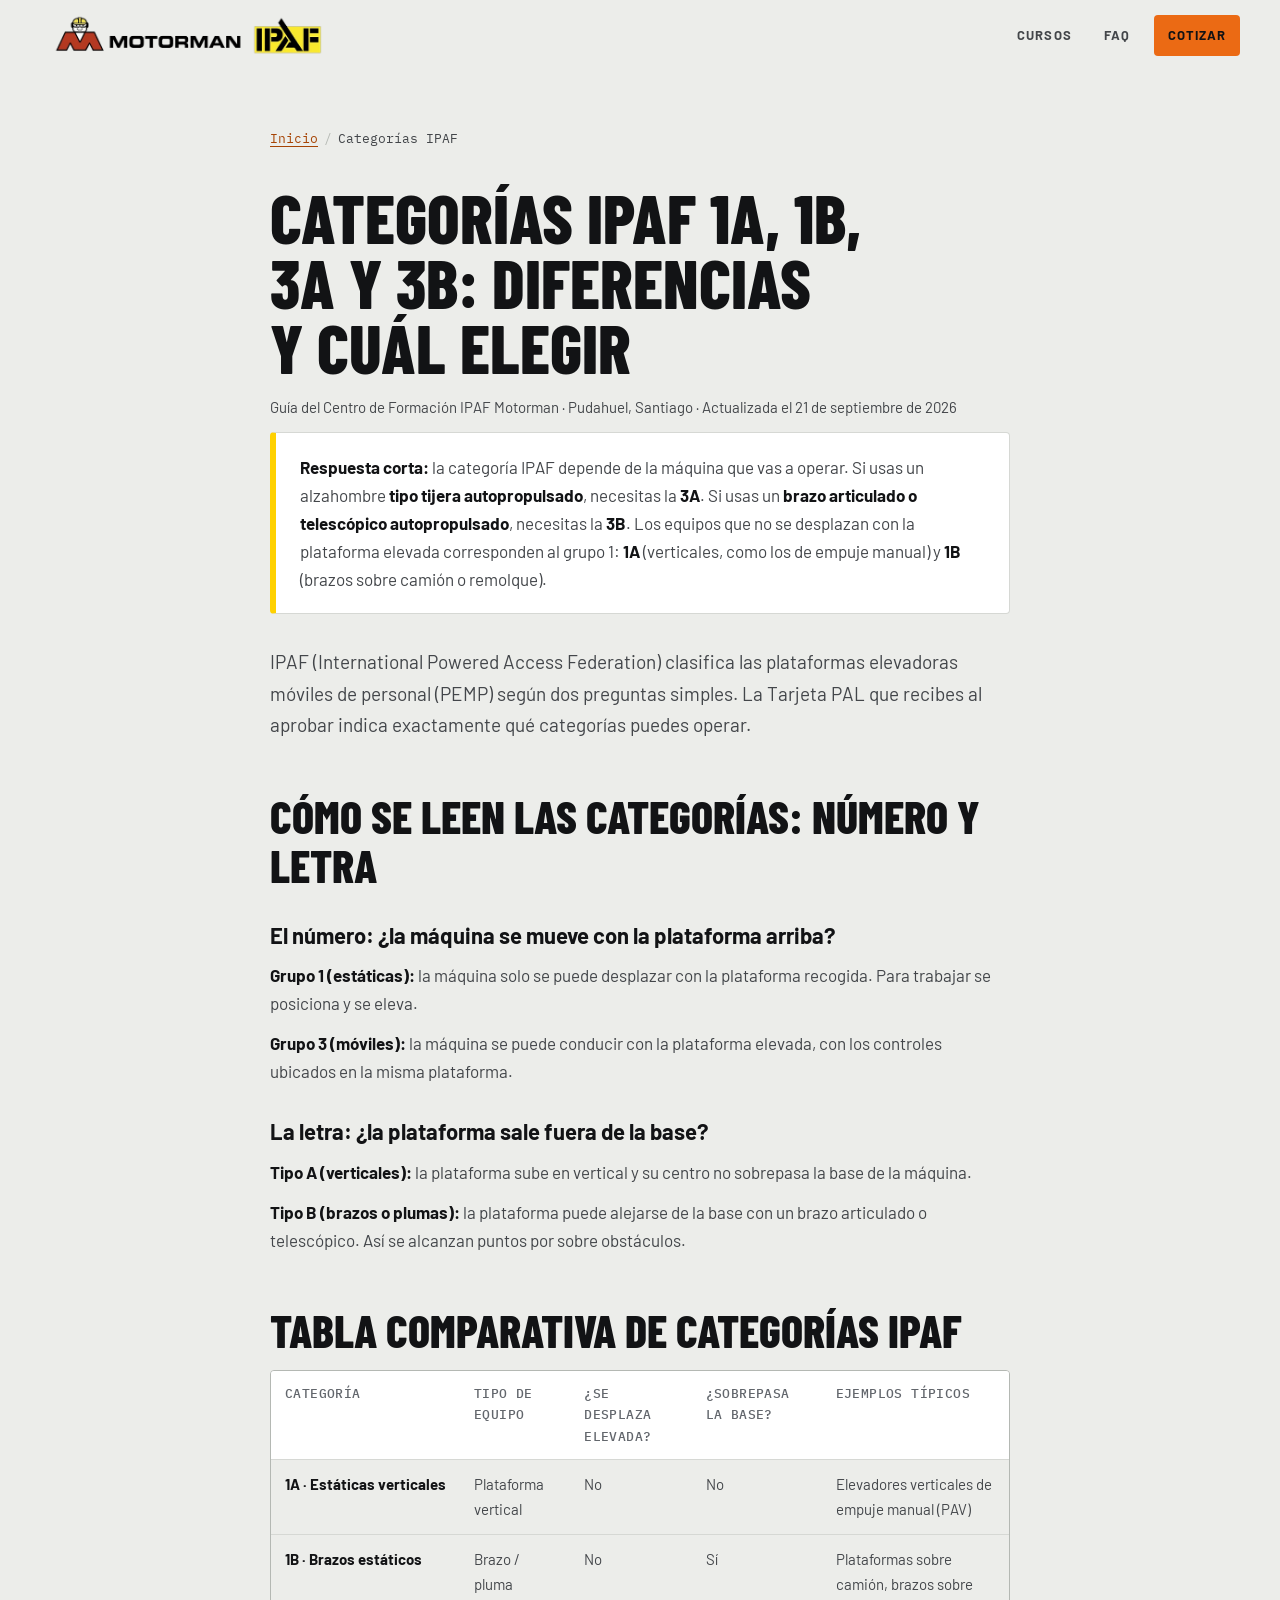
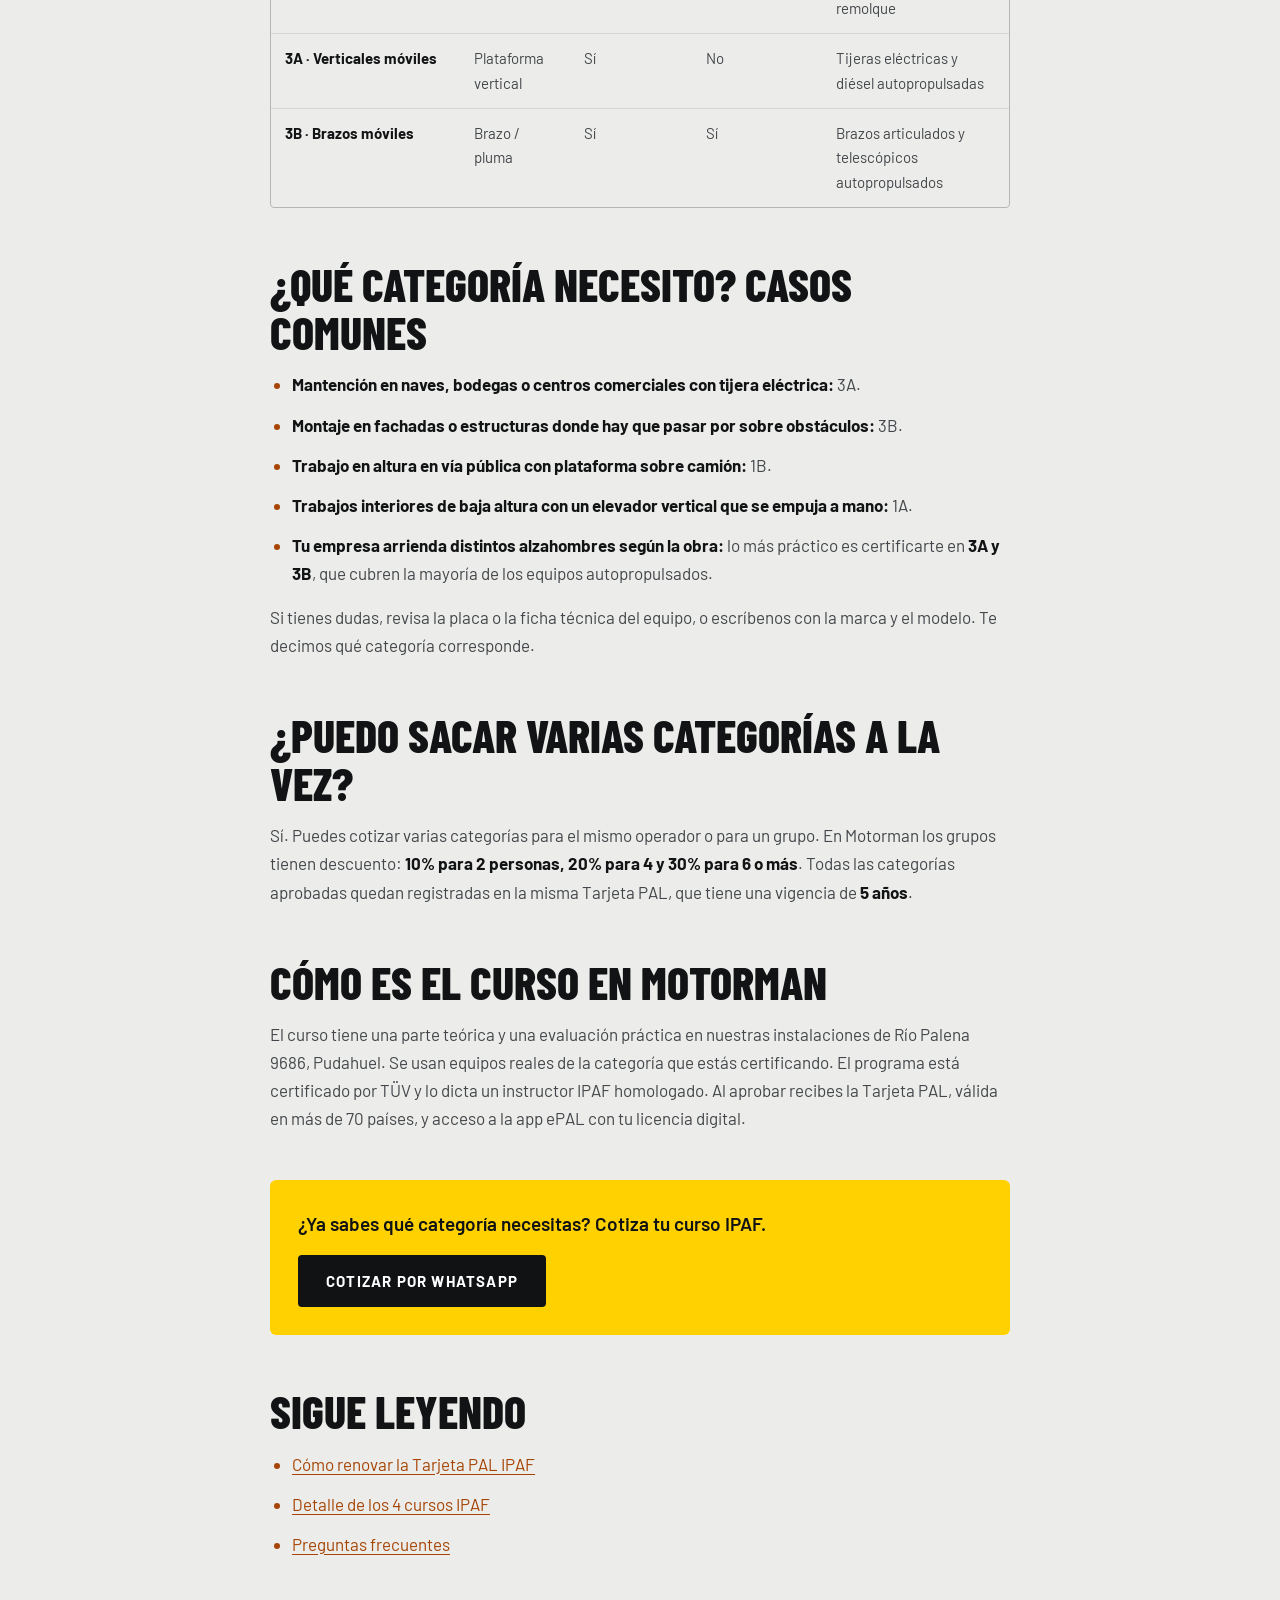
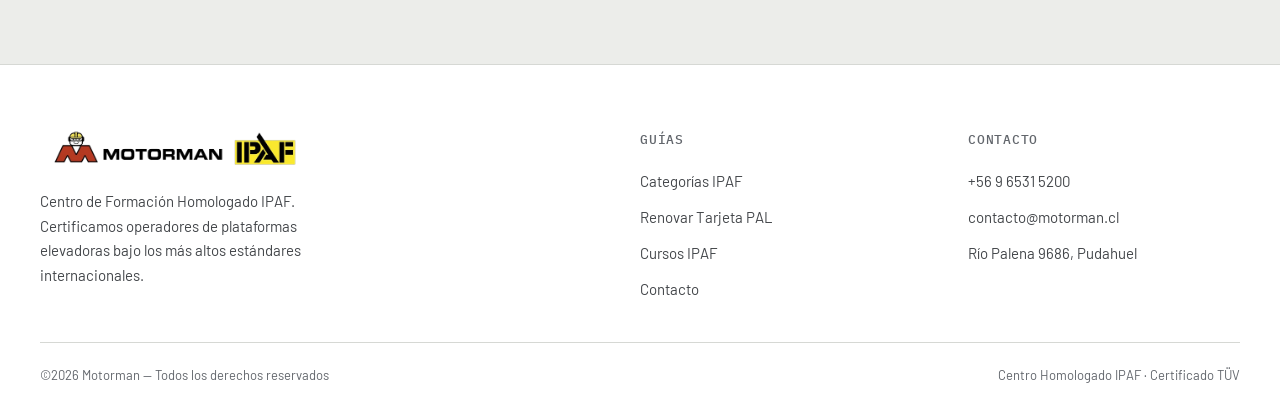
==== commit c6e33c0c: "Tema claro por defecto y registro de redirecciones en Cloudflare - Home y guías abren en tema claro " ====
--- a/guias/categorias-ipaf/index.html
+++ b/guias/categorias-ipaf/index.html
@@ -8,7 +8,7 @@
 <meta name="description" content="Diferencias entre las categorías IPAF 1A, 1B, 3A y 3B: qué alzahombre cubre cada una (tijera, brazo articulado, sobre camión) y cómo elegir tu curso.">
 <meta name="robots" content="index, follow, max-image-preview:large, max-snippet:-1">
 <meta name="author" content="Motorman IPAF">
-<meta name="theme-color" content="#151618">
+<meta name="theme-color" content="#ecedea">
 <link rel="canonical" href="https://ipaf.cl/guias/categorias-ipaf/">
 
 <meta property="og:type" content="article">
@@ -83,8 +83,9 @@
 </script>
 </head>
 
-<body>
-<script>try{if(localStorage.getItem('ipaf-theme')==='light')document.body.classList.add('light')}catch(e){}</script>
+<body class="light">
+<!-- Tema claro por defecto; si el visitante eligió oscuro, se respeta -->
+<script>try{if(localStorage.getItem('ipaf-theme')==='dark')document.body.classList.remove('light')}catch(e){}</script>
 
 <header id="header" class="guia-header">
   <a href="/" class="header-logo" aria-label="Motorman IPAF — Inicio">
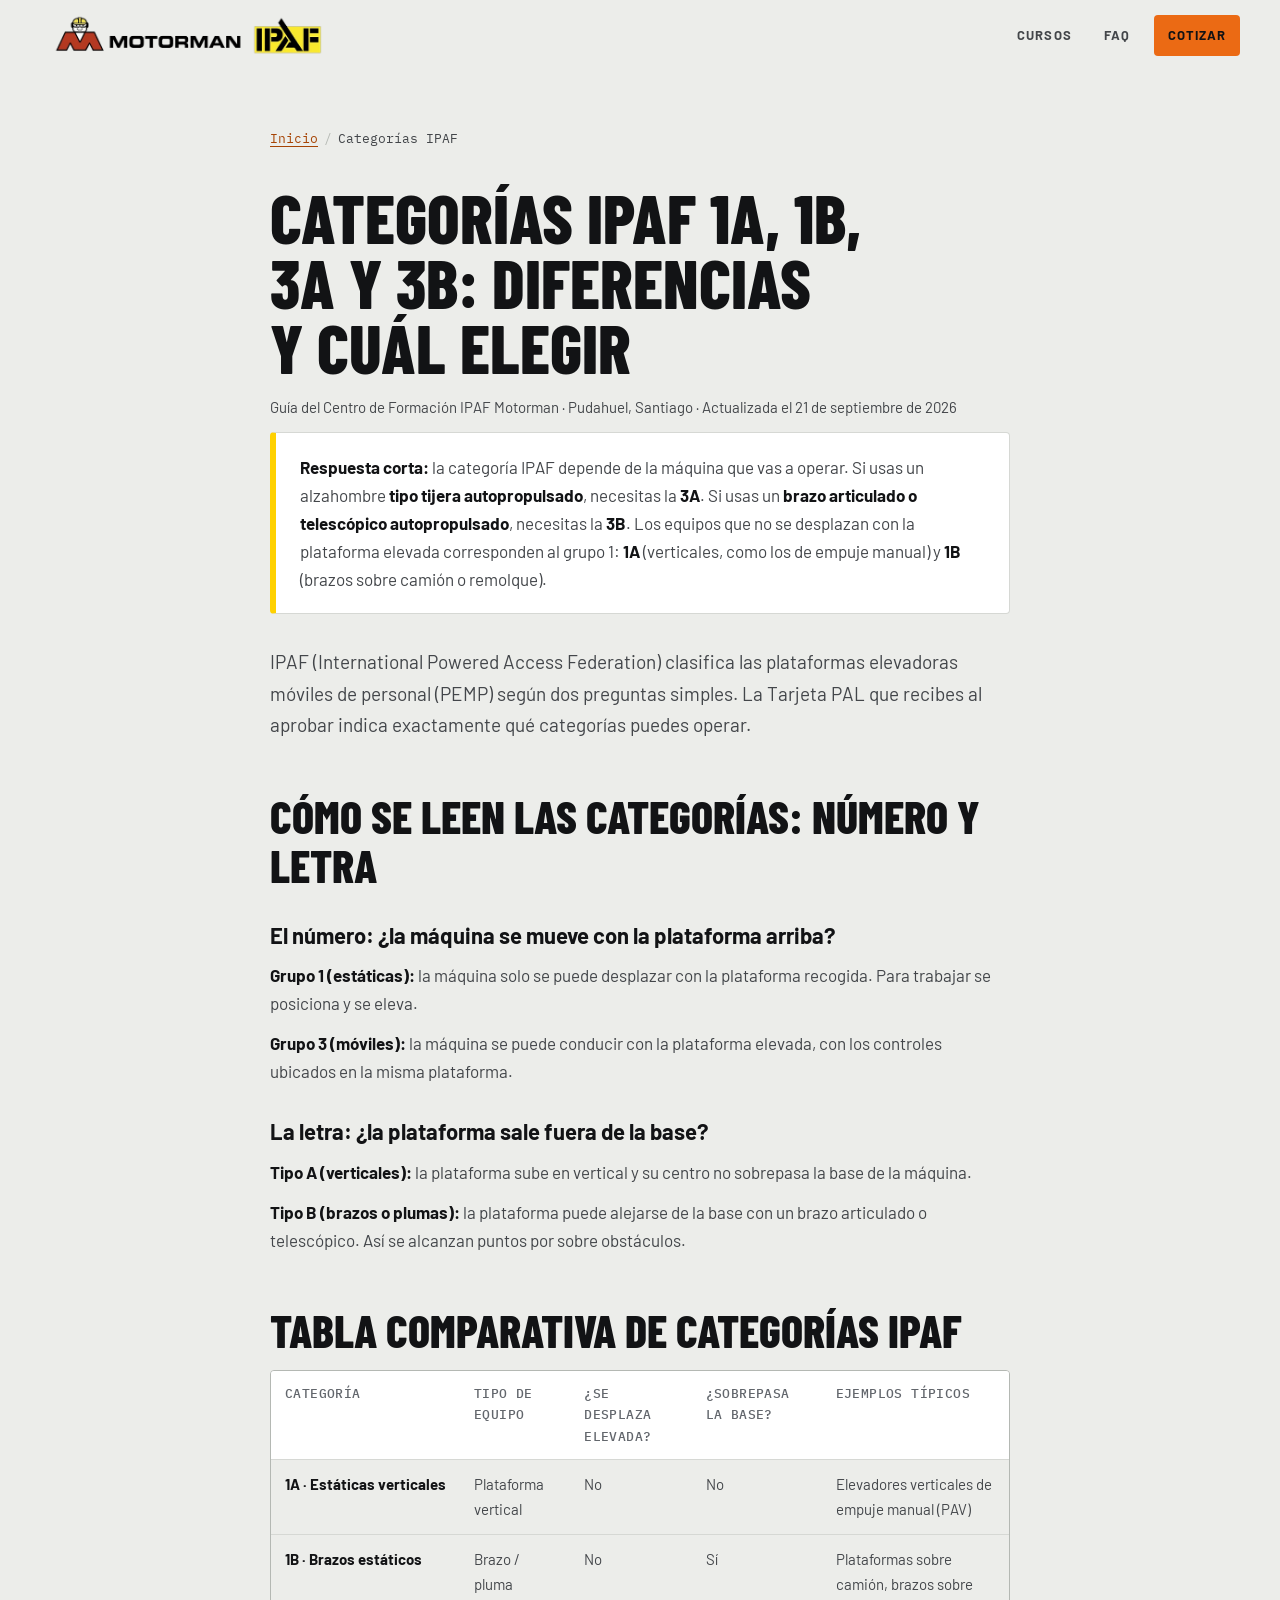
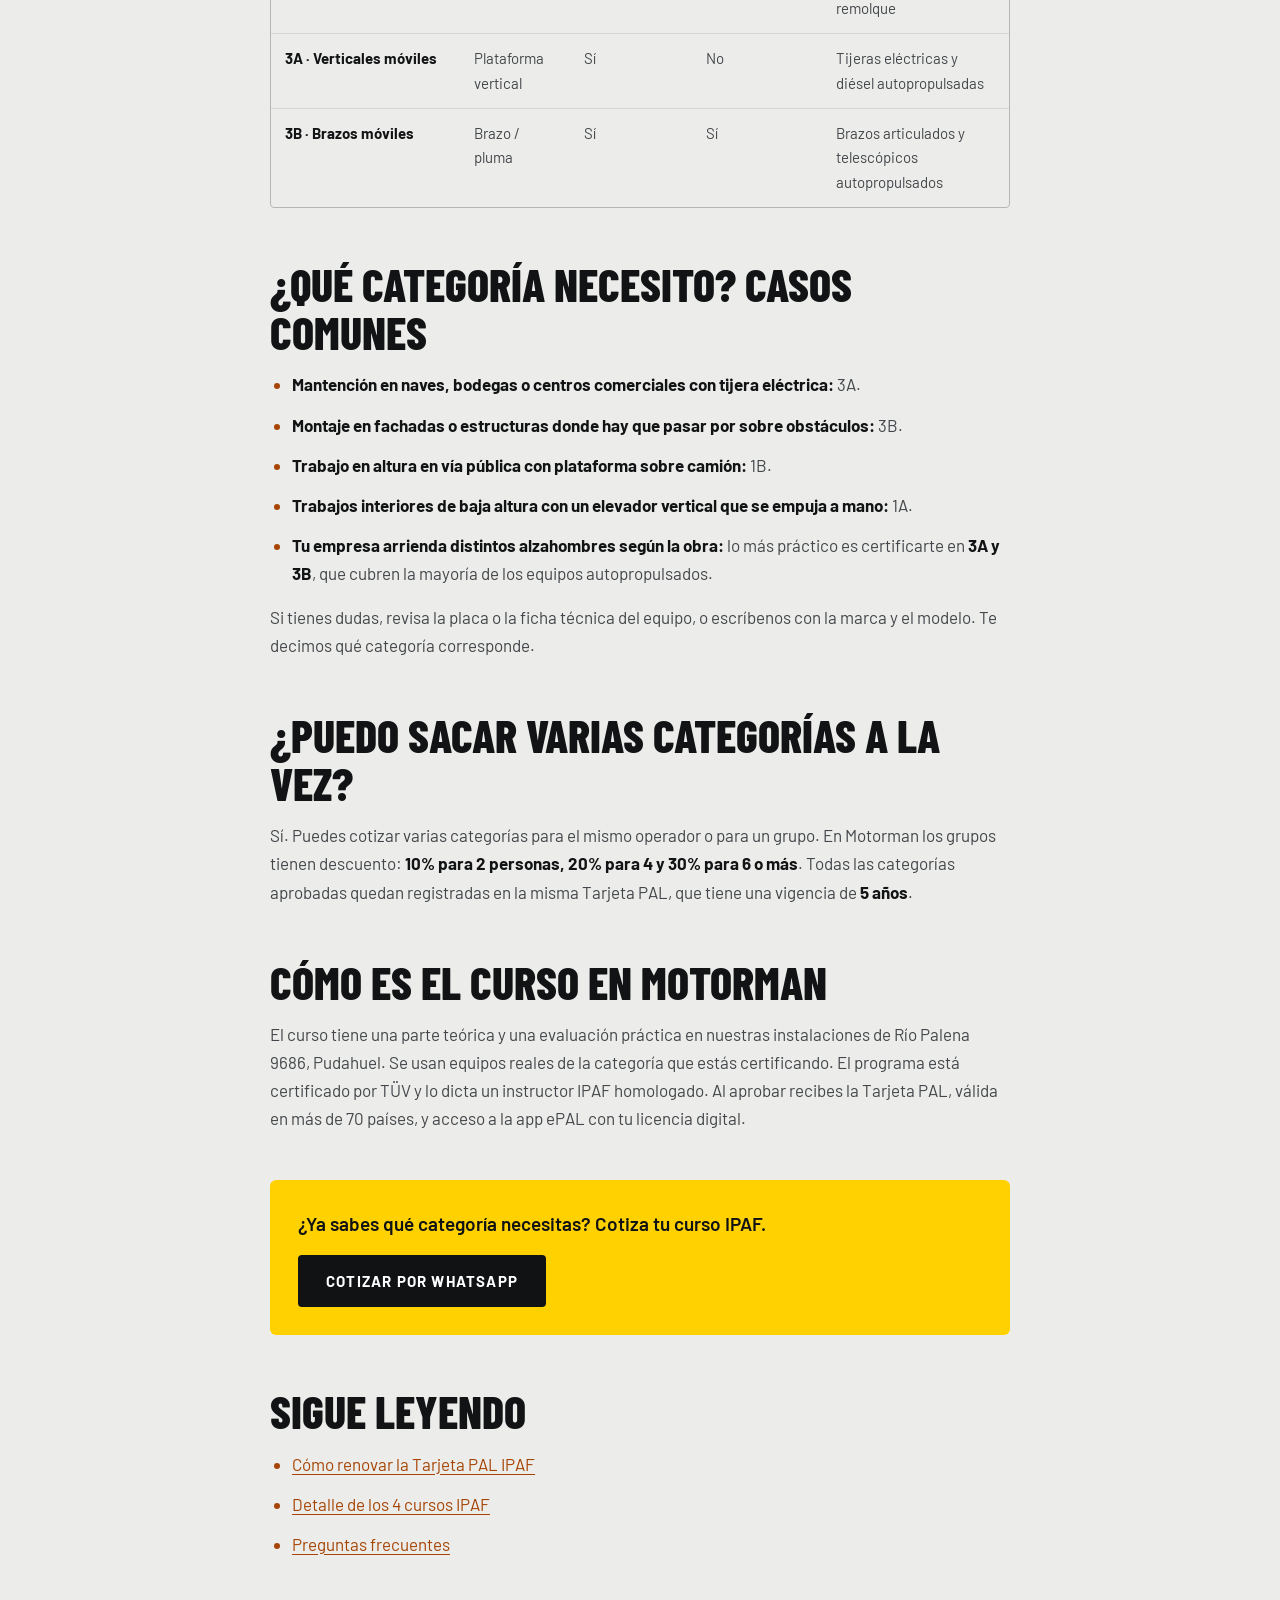
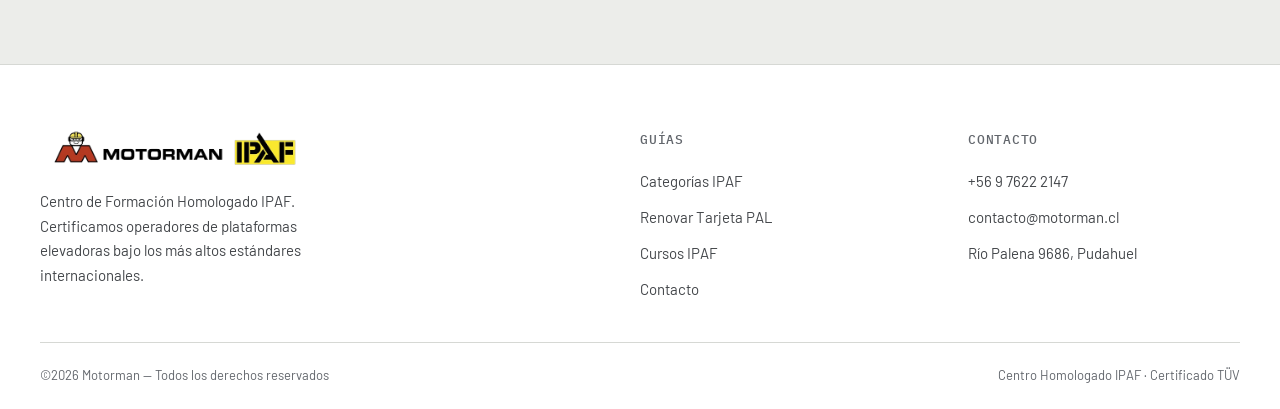
==== commit 9d3ea47b: "Cambia el número de contacto de IPAF a +56 9 7622 2147 Actualiza botones de WhatsApp, enlaces tel:, " ====
--- a/guias/categorias-ipaf/index.html
+++ b/guias/categorias-ipaf/index.html
@@ -46,7 +46,7 @@
 gtag('config', 'G-RLBTQGY7ZK');
 </script>
 
-<link rel="stylesheet" href="/styles.css?v=8">
+<link rel="stylesheet" href="/styles.css?v=9">
 
 <script type="application/ld+json">
 {
@@ -95,7 +95,7 @@
   <nav class="guia-header-links" aria-label="Navegación">
     <a href="/#cursos">Cursos</a>
     <a href="/#faq">FAQ</a>
-    <a href="https://wa.me/56965315200?text=Hola,%20quiero%20saber%20qu%C3%A9%20categor%C3%ADa%20IPAF%20necesito" target="_blank" rel="noopener" class="guia-cta">Cotizar</a>
+    <a href="https://wa.me/56976222147?text=Hola,%20quiero%20saber%20qu%C3%A9%20categor%C3%ADa%20IPAF%20necesito" target="_blank" rel="noopener" class="guia-cta">Cotizar</a>
   </nav>
 </header>
 
@@ -159,7 +159,7 @@
 
     <div class="guia-cta-box">
       <p>¿Ya sabes qué categoría necesitas? Cotiza tu curso IPAF.</p>
-      <a href="https://wa.me/56965315200?text=Hola,%20quiero%20cotizar%20un%20curso%20IPAF" target="_blank" rel="noopener" class="btn-primary-gold">Cotizar por WhatsApp</a>
+      <a href="https://wa.me/56976222147?text=Hola,%20quiero%20cotizar%20un%20curso%20IPAF" target="_blank" rel="noopener" class="btn-primary-gold">Cotizar por WhatsApp</a>
     </div>
 
     <div class="guia-relacionadas">
@@ -193,7 +193,7 @@
       <div>
         <div class="footer-links-title">Contacto</div>
         <ul class="footer-links">
-          <li><a href="https://wa.me/56965315200" target="_blank" rel="noopener">+56 9 6531 5200</a></li>
+          <li><a href="https://wa.me/56976222147" target="_blank" rel="noopener">+56 9 7622 2147</a></li>
           <li><a href="mailto:contacto@motorman.cl">contacto@motorman.cl</a></li>
           <li><a href="https://www.google.com/maps/dir/?api=1&amp;destination=Rio+Palena+9686,+Pudahuel,+Santiago,+Chile" target="_blank" rel="noopener">Río Palena 9686, Pudahuel</a></li>
         </ul>
--- a/styles.css
+++ b/styles.css
@@ -455,6 +455,8 @@
 }
 .hero-badge::before {
   content: '';
+  align-self: flex-start;
+  margin-top: 0.35em;
   width: 10px; height: 10px;
   background: var(--signal);
   flex-shrink: 0;
@@ -708,7 +710,7 @@
 
 .curso-card {
   display: grid;
-  grid-template-columns: minmax(0, 1fr) minmax(0, 1.15fr);
+  grid-template-columns: minmax(0, 1.08fr) minmax(0, 1fr);
   background: var(--surface);
   border: 1px solid var(--line);
   border-radius: var(--radius);
@@ -729,10 +731,11 @@
   width: 100%;
   height: 100%;
   object-fit: cover;
+  object-position: var(--foco, 50%) 50%;
 }
 
 .curso-info {
-  padding: 40px 44px;
+  padding: 32px 40px;
   display: flex;
   flex-direction: column;
   justify-content: center;
@@ -749,30 +752,30 @@
 .curso-name {
   font-family: var(--font-display);
   font-weight: 800;
-  font-size: clamp(2.25rem, 1.6rem + 2.4vw, 3.5rem);
+  font-size: clamp(2.25rem, 1.6rem + 2vw, 3rem);
   line-height: var(--lh-tight);
   text-transform: uppercase;
   color: var(--text-strong);
-  margin-bottom: 10px;
+  margin-bottom: 8px;
 }
 .curso-sub {
   font-size: var(--fs-md);
   color: var(--text);
-  margin-bottom: 28px;
+  margin-bottom: 20px;
   line-height: var(--lh-normal);
 }
 
 /* Características como placa técnica: rótulo | valor */
 .curso-features {
   list-style: none;
-  margin-bottom: 32px;
+  margin-bottom: 24px;
   border-bottom: 1px solid var(--line);
 }
 .curso-features li {
   display: grid;
   grid-template-columns: 148px 1fr;
   gap: 16px;
-  padding: 12px 0;
+  padding: 9px 0;
   border-top: 1px solid var(--line);
   font-size: var(--fs-sm);
   line-height: var(--lh-normal);
@@ -1565,7 +1568,19 @@
 /* ≤900px: apilado, texto arriba y foto debajo */
 @media (max-width: 900px) {
   .hero-grid { display: block; min-height: 0; }
-  .hero-media { aspect-ratio: 4 / 3.4; }
+  .hero-content { padding-bottom: 20px; }
+  /* Foto completa (sin recorte) y con el borde superior fundido al fondo: se une al texto en vez de verse como un bloque aparte */
+  .hero-media { background: transparent; margin-top: -12px; }
+  .hero-media picture { position: static; }
+  .hero-media img {
+    display: block;
+    width: 100%;
+    height: auto;
+    max-height: 74vh;
+    object-fit: contain;
+    -webkit-mask-image: linear-gradient(to bottom, transparent 0, #000 16%);
+    mask-image: linear-gradient(to bottom, transparent 0, #000 16%);
+  }
 }
 
 /* Nav de escritorio no cabe → hamburguesa */
@@ -1592,7 +1607,6 @@
   .hero-desc { margin-bottom: 28px; }
   .hero-actions { flex-direction: column; }
   .hero-actions a { width: 100%; }
-  .hero-media { aspect-ratio: 1 / 1; }
   .hero-stat, .hero-stat:first-child { padding: 18px 16px; }
 
   .section-header { margin-bottom: 36px; }
